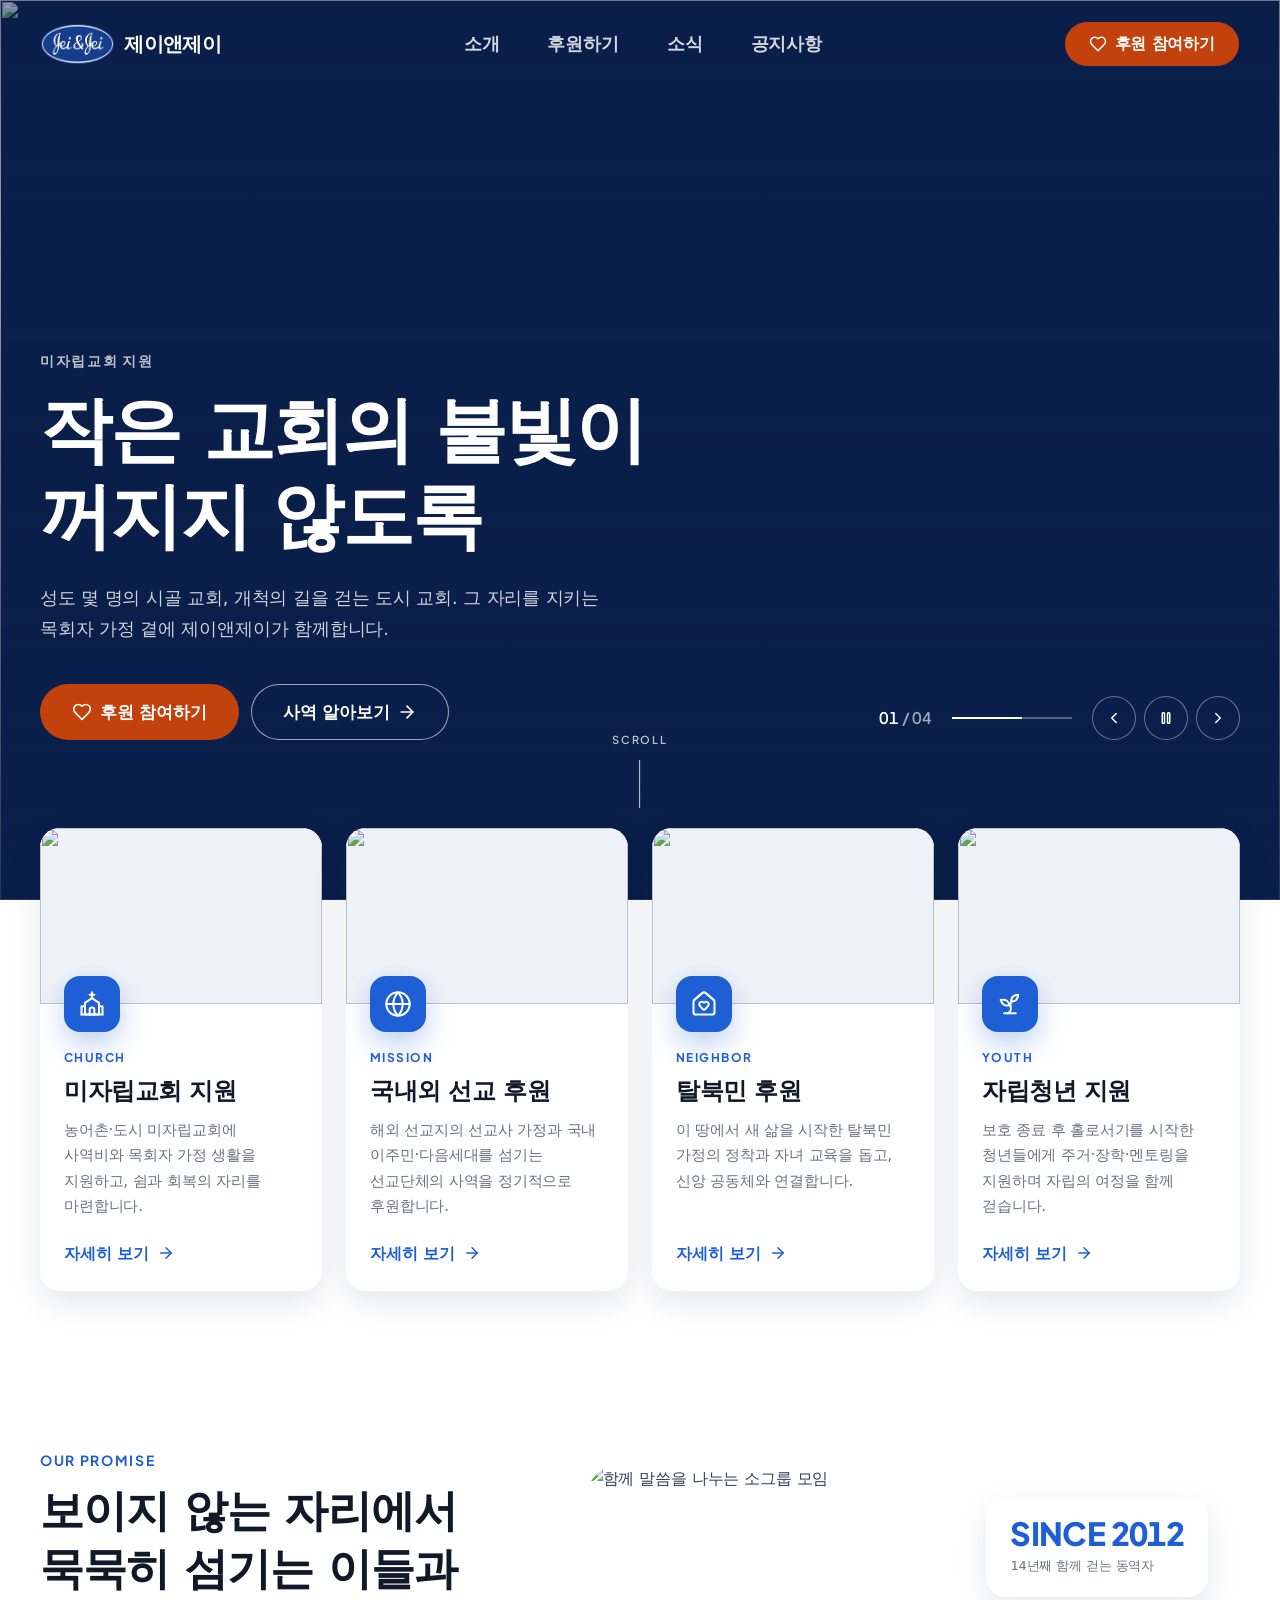
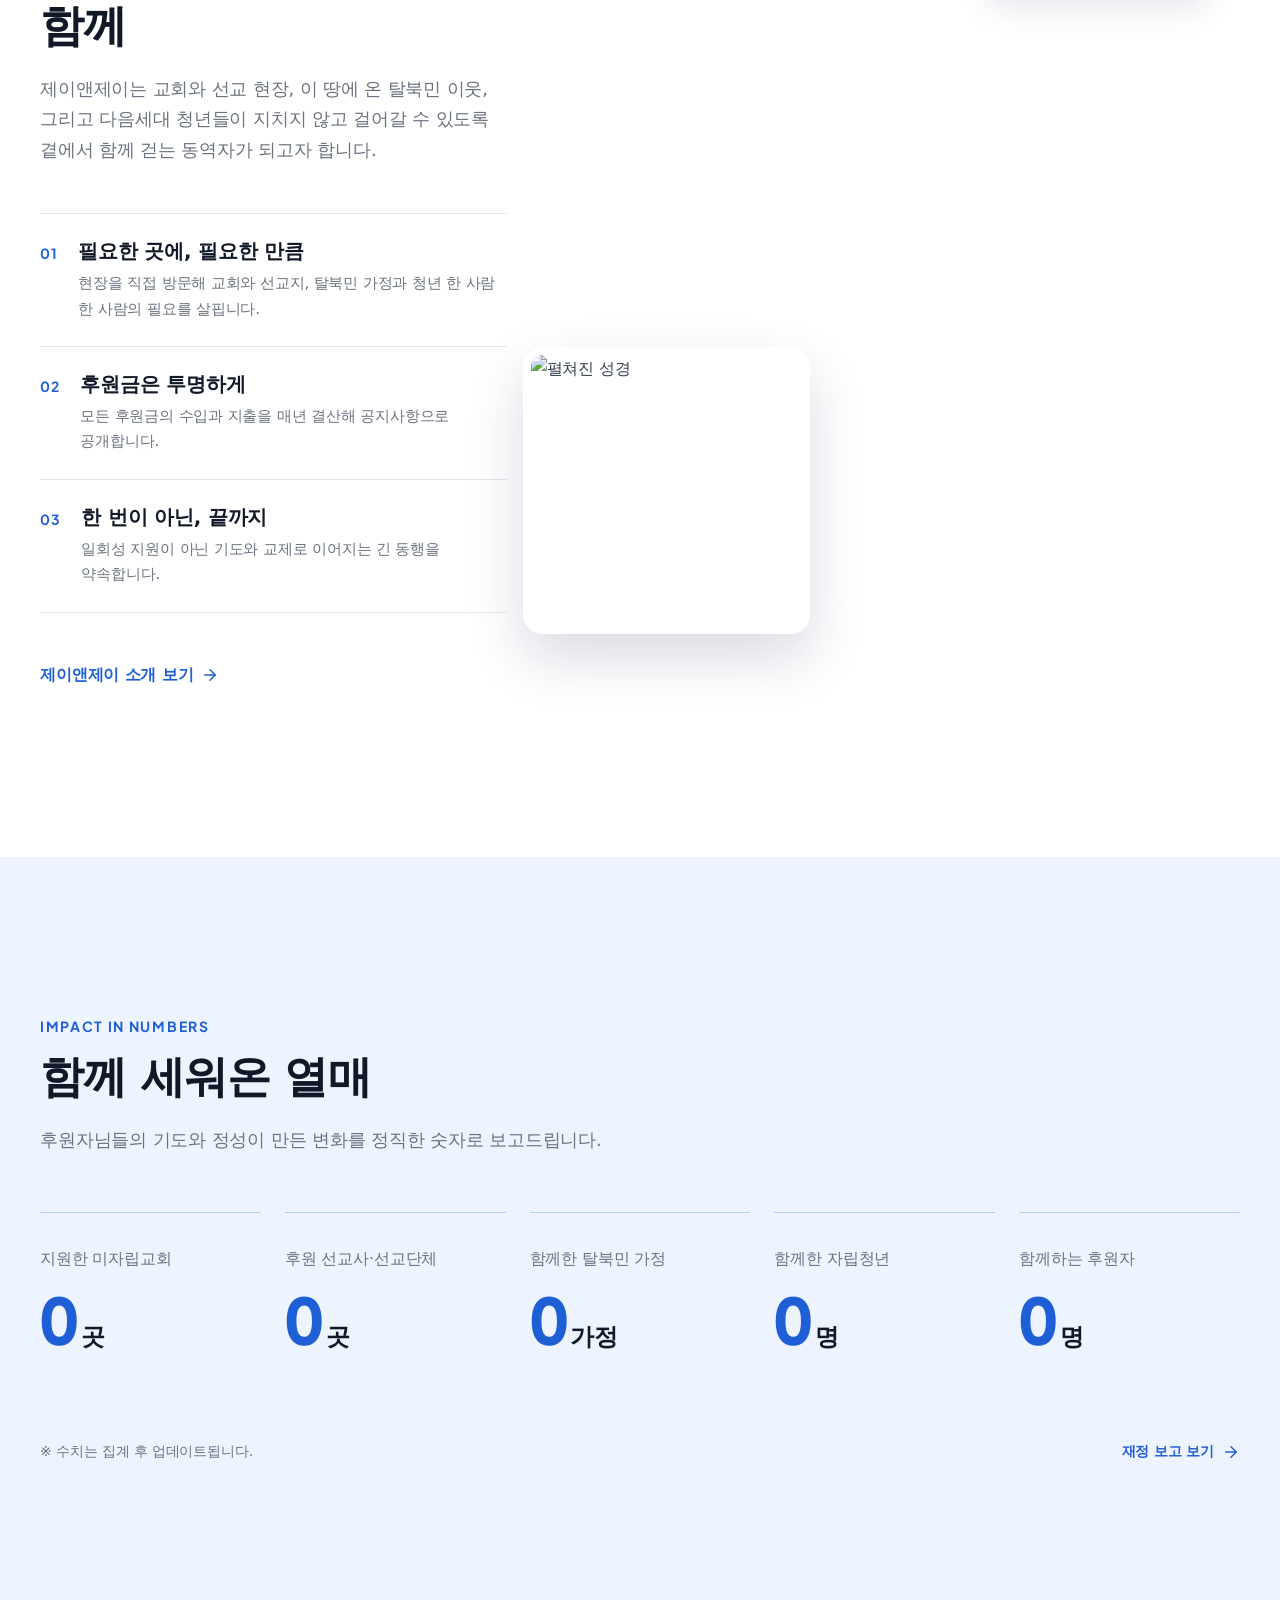
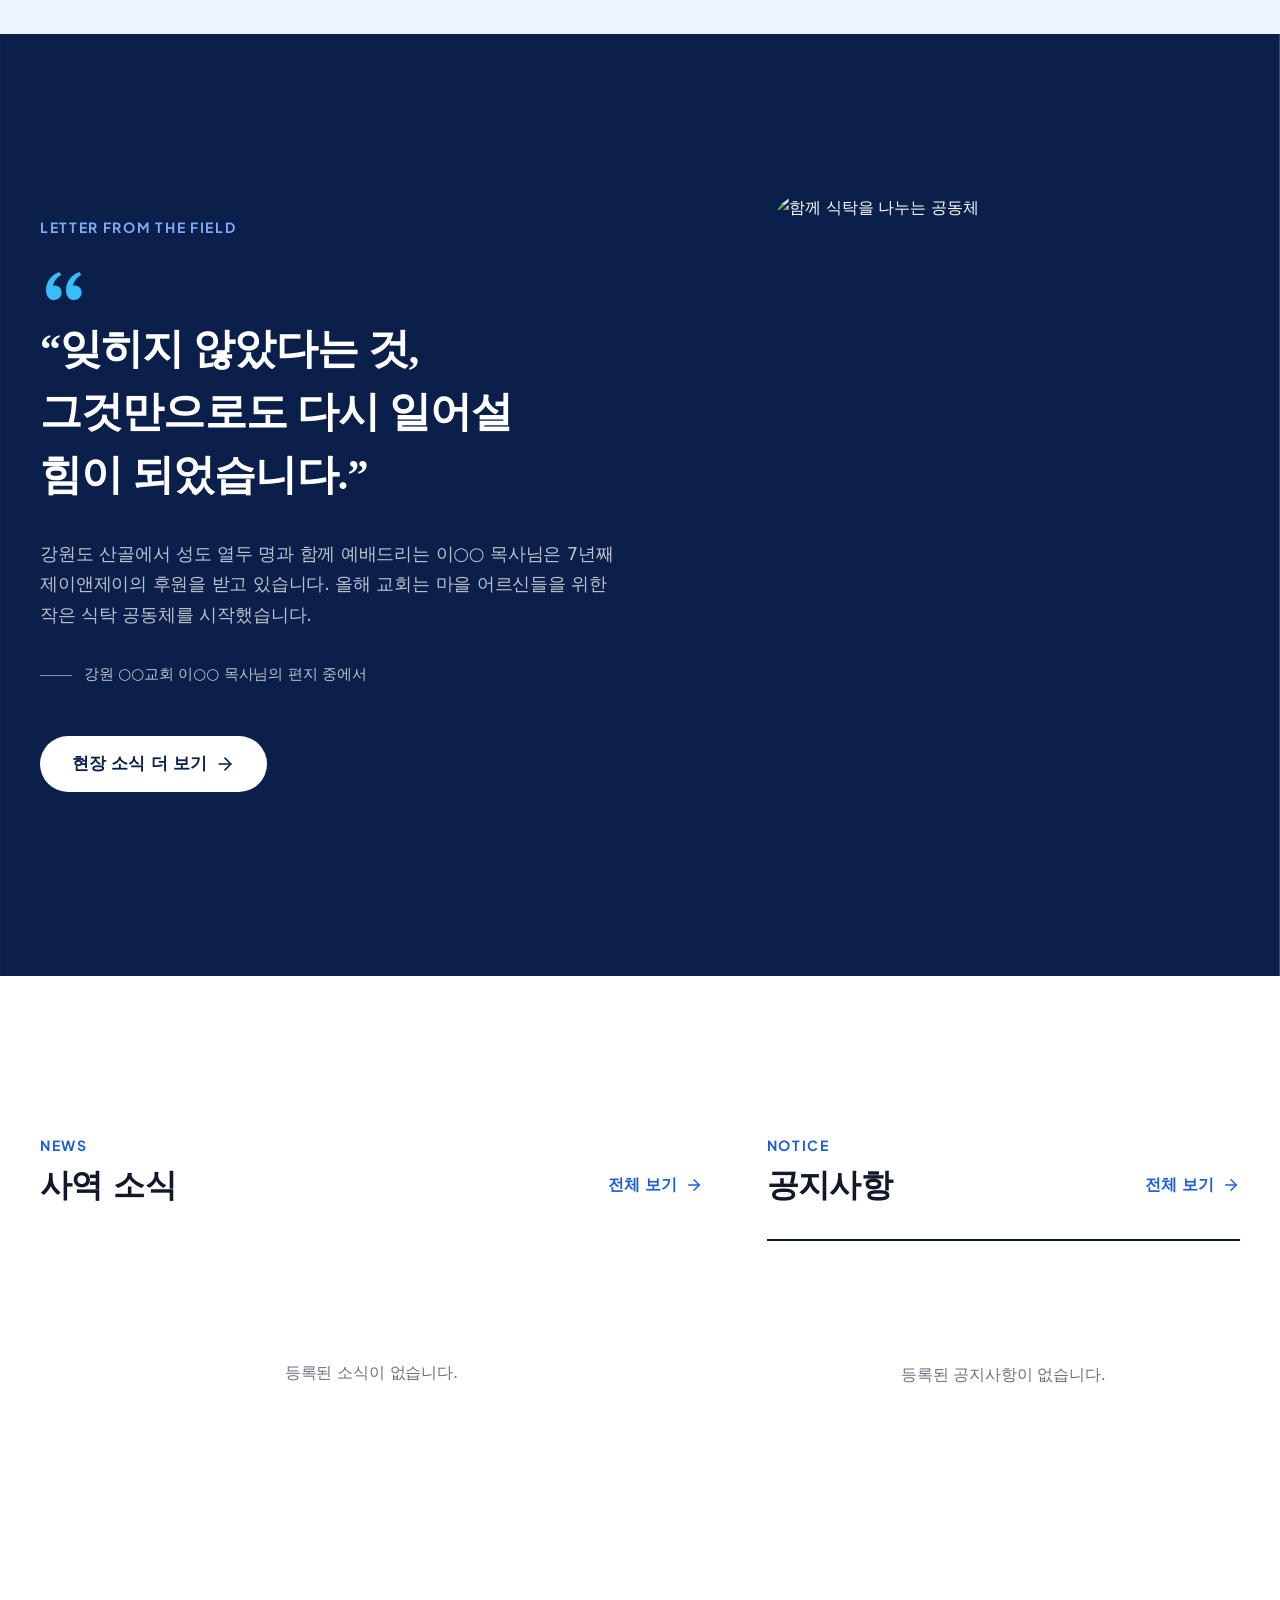
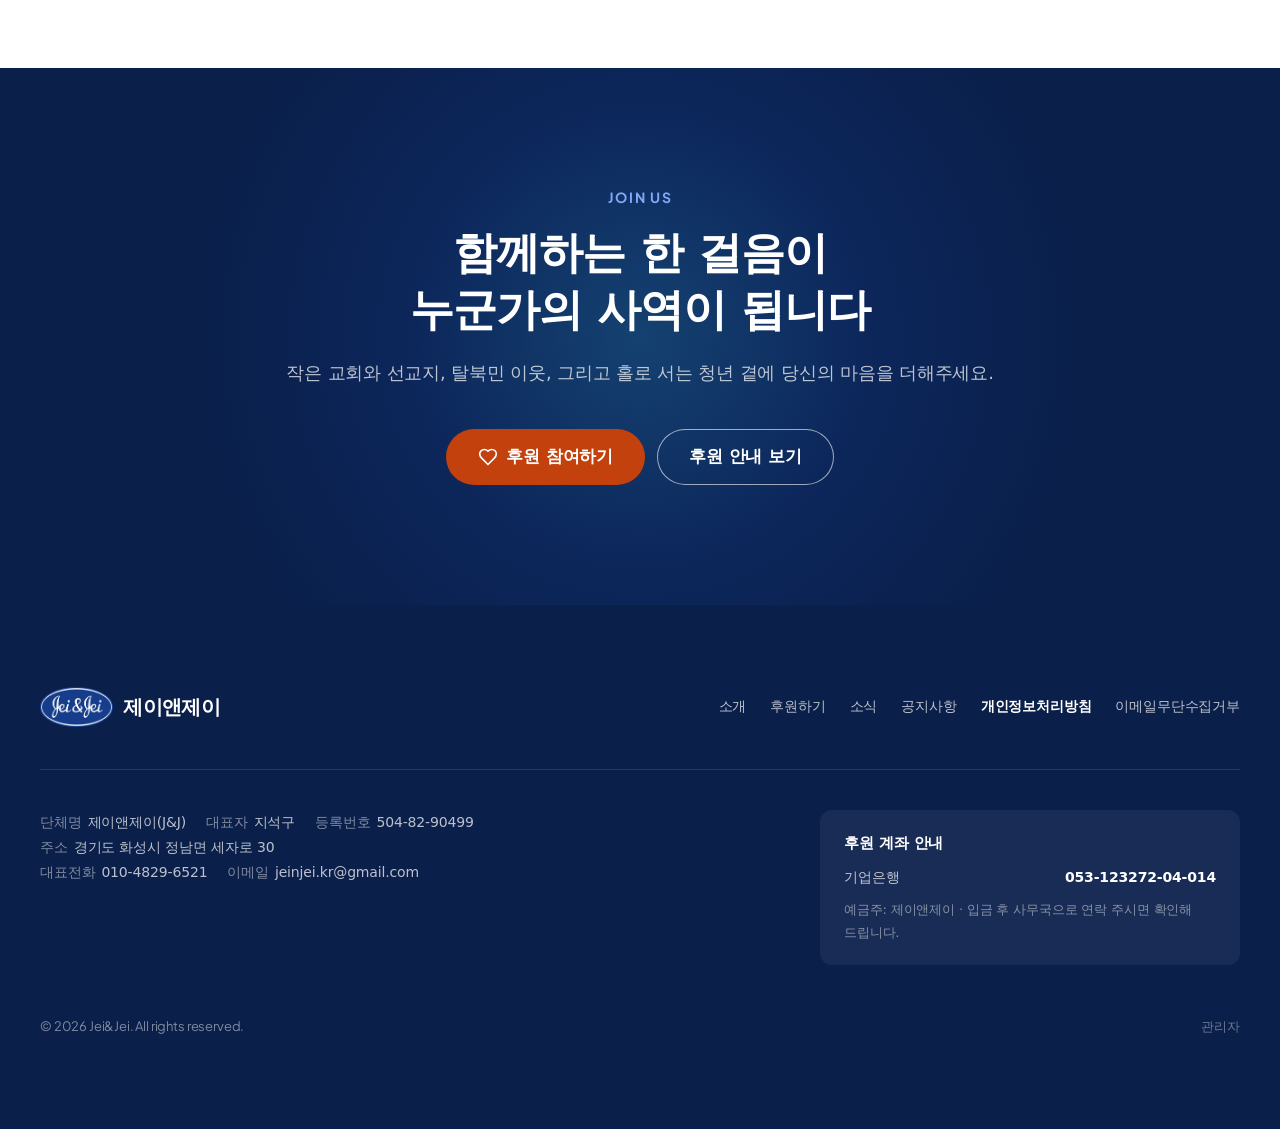
==== index.html @ 44c409ca "제이앤제이(Jei&Jei) 공식 웹사이트 초기 구축 - 메인, 소개, 후원하기, 소식, 공지사항 5개 페이지 - 해피나눔 후원 페이지 연결 및 후원 계좌 안내 - 소식·공지 관리자" ====
<!DOCTYPE html>
<html lang="ko">
<head>
  <meta charset="UTF-8" />
  <meta name="viewport" content="width=device-width, initial-scale=1, viewport-fit=cover" />
  <title>제이앤제이(J&amp;J) | 작은 교회와 선교, 그리고 청년의 내일을 함께</title>
  <meta name="description" content="제이앤제이는 미자립교회 지원, 국내외 선교사 및 선교단체 후원, 탈북민 후원, 자립청년 지원 사역을 하는 비영리 단체입니다." />
  <meta name="theme-color" content="#0A1F4A" />
  <link rel="preconnect" href="https://cdn.jsdelivr.net" crossorigin />
  <link rel="preconnect" href="https://fonts.googleapis.com" />
  <link rel="preconnect" href="https://fonts.gstatic.com" crossorigin />
  <link rel="icon" type="image/png" sizes="32x32" href="images/favicon-32.png" />
  <link rel="apple-touch-icon" href="images/apple-touch-icon.png" />
  <link rel="stylesheet" href="https://cdn.jsdelivr.net/gh/orioncactus/pretendard/dist/web/variable/pretendardvariable-dynamic-subset.css" />
  <link rel="stylesheet" href="https://fonts.googleapis.com/css2?family=Plus+Jakarta+Sans:wght@600;700;800&display=swap" />
  <link rel="stylesheet" href="https://hangeul.pstatic.net/hangeul_static/css/maru-buri.css" />
  <link rel="stylesheet" href="https://cdn.jsdelivr.net/npm/swiper@11/swiper-bundle.min.css" />
  <link rel="stylesheet" href="css/style.css" />
  <script>document.documentElement.classList.add('js');</script>
</head>
<body data-page="home">
  <main id="main">
    <!-- ============ Hero ============ -->
    <section class="hero" aria-roledescription="carousel" aria-label="메인 비주얼">
      <div class="swiper hero-swiper">
        <div class="swiper-wrapper">
          <div class="swiper-slide">
            <div class="hero__bg"><img src="https://images.unsplash.com/photo-1519491050282-cf00c82424b4?w=2000&q=80&auto=format&fit=crop" alt="" /></div>
            <div class="hero__content"><div class="container"><div class="hero__copy">
              <span class="overline hero__fade">미자립교회 지원</span>
              <h1 class="hero__title"><span class="line"><span>작은 교회의 불빛이</span></span><span class="line"><span>꺼지지 않도록</span></span></h1>
              <p class="hero__desc hero__fade">성도 몇 명의 시골 교회, 개척의 길을 걷는 도시 교회. 그 자리를 지키는 목회자 가정 곁에 제이앤제이가 함께합니다.</p>
              <div class="hero__btns hero__fade">
                <a href="donate.html" class="btn btn--donate btn--l" data-donate><svg class="i-heart" aria-hidden="true"><use href="#i-heart"/></svg>후원 참여하기</a>
                <a href="about.html#ministry" class="btn btn--inverse-ghost btn--l">사역 알아보기<svg class="i-arrow" aria-hidden="true"><use href="#i-arrow-right"/></svg></a>
              </div>
            </div></div></div>
          </div>
          <div class="swiper-slide">
            <div class="hero__bg"><img src="https://images.unsplash.com/photo-1509099836639-18ba1795216d?w=2000&q=80&auto=format&fit=crop" alt="" loading="lazy" /></div>
            <div class="hero__content"><div class="container"><div class="hero__copy">
              <span class="overline hero__fade">국내외 선교 후원</span>
              <h2 class="hero__title"><span class="line"><span>땅끝에서 복음을 전하는</span></span><span class="line"><span>이들의 든든한 뒷모습</span></span></h2>
              <p class="hero__desc hero__fade">낯선 땅에서, 또 우리 곁의 이웃에게 복음을 전하는 선교사와 선교단체를 기도와 후원으로 세워갑니다.</p>
              <div class="hero__btns hero__fade">
                <a href="donate.html" class="btn btn--donate btn--l" data-donate><svg class="i-heart" aria-hidden="true"><use href="#i-heart"/></svg>후원 참여하기</a>
                <a href="about.html#ministry" class="btn btn--inverse-ghost btn--l">사역 알아보기<svg class="i-arrow" aria-hidden="true"><use href="#i-arrow-right"/></svg></a>
              </div>
            </div></div></div>
          </div>
          <div class="swiper-slide">
            <div class="hero__bg"><img src="https://images.unsplash.com/photo-1529390079861-591de354faf5?w=2000&q=80&auto=format&fit=crop" alt="" loading="lazy" /></div>
            <div class="hero__content"><div class="container"><div class="hero__copy">
              <span class="overline hero__fade">탈북민 후원</span>
              <h2 class="hero__title"><span class="line"><span>자유를 찾아 온 이웃이</span></span><span class="line"><span>외롭지 않도록</span></span></h2>
              <p class="hero__desc hero__fade">낯선 땅에서 새 삶을 시작한 탈북민 가정이 믿음의 공동체 안에서 뿌리내릴 수 있도록 정착과 자녀 교육을 함께 돕습니다.</p>
              <div class="hero__btns hero__fade">
                <a href="donate.html" class="btn btn--donate btn--l" data-donate><svg class="i-heart" aria-hidden="true"><use href="#i-heart"/></svg>후원 참여하기</a>
                <a href="about.html#ministry" class="btn btn--inverse-ghost btn--l">사역 알아보기<svg class="i-arrow" aria-hidden="true"><use href="#i-arrow-right"/></svg></a>
              </div>
            </div></div></div>
          </div>
          <div class="swiper-slide">
            <div class="hero__bg"><img src="https://images.unsplash.com/photo-1506869640319-fe1a24fd76dc?w=2000&q=80&auto=format&fit=crop" alt="" loading="lazy" /></div>
            <div class="hero__content"><div class="container"><div class="hero__copy">
              <span class="overline hero__fade">자립청년 지원</span>
              <h2 class="hero__title"><span class="line"><span>홀로 서는 청년에게</span></span><span class="line"><span>기댈 어깨가 되어</span></span></h2>
              <p class="hero__desc hero__fade">보호가 끝난 뒤 세상에 첫발을 내딛는 청년들이 믿음 안에서 단단히 설 수 있도록 주거·학업·멘토링을 지원합니다.</p>
              <div class="hero__btns hero__fade">
                <a href="donate.html" class="btn btn--donate btn--l" data-donate><svg class="i-heart" aria-hidden="true"><use href="#i-heart"/></svg>후원 참여하기</a>
                <a href="about.html#ministry" class="btn btn--inverse-ghost btn--l">사역 알아보기<svg class="i-arrow" aria-hidden="true"><use href="#i-arrow-right"/></svg></a>
              </div>
            </div></div></div>
          </div>
        </div>
      </div>
      <div class="hero__ctrl"><div class="container"><div class="hero__ctrl-inner">
        <span class="hero__count" aria-live="polite"><span class="cur">01</span> <span class="total">/ 04</span></span>
        <span class="hero__progress" aria-hidden="true"><span></span></span>
        <div class="hero__btn-group">
          <button type="button" class="hero__nav hero__prev" aria-label="이전 슬라이드"><svg aria-hidden="true"><use href="#i-chev-left"/></svg></button>
          <button type="button" class="hero__nav hero__toggle" aria-label="자동 재생 일시정지"><svg aria-hidden="true"><use href="#i-pause"/></svg></button>
          <button type="button" class="hero__nav hero__next" aria-label="다음 슬라이드"><svg aria-hidden="true"><use href="#i-chev-right"/></svg></button>
        </div>
      </div></div></div>
      <div class="hero__scroll" aria-hidden="true">SCROLL<i></i></div>
    </section>

    <!-- ============ 3대 사역 ============ -->
    <section class="ministry" aria-label="제이앤제이 4대 사역">
      <div class="container">
        <div class="ministry__grid" data-anim="stagger">
          <a href="about.html#ministry" class="m-card">
            <div class="m-card__thumb"><img src="https://images.unsplash.com/photo-1515162305285-0293e4767cc2?w=900&q=80&auto=format&fit=crop" alt="" loading="lazy" /></div>
            <div class="m-card__body">
              <span class="m-card__icon" aria-hidden="true"><svg><use href="#i-church"/></svg></span>
              <span class="m-card__label">Church</span>
              <h2 class="m-card__title">미자립교회 지원</h2>
              <p class="m-card__desc">농어촌·도시 미자립교회에 사역비와 목회자 가정 생활을 지원하고, 쉼과 회복의 자리를 마련합니다.</p>
              <span class="m-card__more link-arrow">자세히 보기<svg aria-hidden="true"><use href="#i-arrow-right"/></svg></span>
            </div>
          </a>
          <a href="about.html#ministry" class="m-card">
            <div class="m-card__thumb"><img src="https://images.unsplash.com/photo-1488521787991-ed7bbaae773c?w=900&q=80&auto=format&fit=crop" alt="" loading="lazy" /></div>
            <div class="m-card__body">
              <span class="m-card__icon" aria-hidden="true"><svg><use href="#i-globe"/></svg></span>
              <span class="m-card__label">Mission</span>
              <h2 class="m-card__title">국내외 선교 후원</h2>
              <p class="m-card__desc">해외 선교지의 선교사 가정과 국내 이주민·다음세대를 섬기는 선교단체의 사역을 정기적으로 후원합니다.</p>
              <span class="m-card__more link-arrow">자세히 보기<svg aria-hidden="true"><use href="#i-arrow-right"/></svg></span>
            </div>
          </a>
          <a href="about.html#ministry" class="m-card">
            <div class="m-card__thumb"><img src="https://images.unsplash.com/photo-1511632765486-a01980e01a18?w=900&q=80&auto=format&fit=crop" alt="" loading="lazy" /></div>
            <div class="m-card__body">
              <span class="m-card__icon" aria-hidden="true"><svg><use href="#i-house-heart"/></svg></span>
              <span class="m-card__label">Neighbor</span>
              <h2 class="m-card__title">탈북민 후원</h2>
              <p class="m-card__desc">이 땅에서 새 삶을 시작한 탈북민 가정의 정착과 자녀 교육을 돕고, 신앙 공동체와 연결합니다.</p>
              <span class="m-card__more link-arrow">자세히 보기<svg aria-hidden="true"><use href="#i-arrow-right"/></svg></span>
            </div>
          </a>
          <a href="about.html#ministry" class="m-card">
            <div class="m-card__thumb"><img src="https://images.unsplash.com/photo-1523240795612-9a054b0db644?w=900&q=80&auto=format&fit=crop" alt="" loading="lazy" /></div>
            <div class="m-card__body">
              <span class="m-card__icon" aria-hidden="true"><svg><use href="#i-sprout"/></svg></span>
              <span class="m-card__label">Youth</span>
              <h2 class="m-card__title">자립청년 지원</h2>
              <p class="m-card__desc">보호 종료 후 홀로서기를 시작한 청년들에게 주거·장학·멘토링을 지원하며 자립의 여정을 함께 걷습니다.</p>
              <span class="m-card__more link-arrow">자세히 보기<svg aria-hidden="true"><use href="#i-arrow-right"/></svg></span>
            </div>
          </a>
        </div>
      </div>
    </section>

    <!-- ============ Promise ============ -->
    <section class="section mission" aria-labelledby="mission-title">
      <div class="container mission__grid">
        <div class="mission__text">
          <div data-anim="fade-up">
            <span class="overline">Our Promise</span>
            <h2 class="sec-title" id="mission-title" style="margin-top:12px">보이지 않는 자리에서<br />묵묵히 섬기는 이들과 함께</h2>
            <p class="sec-desc">제이앤제이는 교회와 선교 현장, 이 땅에 온 탈북민 이웃, 그리고 다음세대 청년들이 지치지 않고 걸어갈 수 있도록 곁에서 함께 걷는 동역자가 되고자 합니다.</p>
          </div>
          <ol class="mission__list" data-anim="stagger">
            <li><span class="no">01</span><div><strong>필요한 곳에, 필요한 만큼</strong><p>현장을 직접 방문해 교회와 선교지, 탈북민 가정과 청년 한 사람 한 사람의 필요를 살핍니다.</p></div></li>
            <li><span class="no">02</span><div><strong>후원금은 투명하게</strong><p>모든 후원금의 수입과 지출을 매년 결산해 공지사항으로 공개합니다.</p></div></li>
            <li><span class="no">03</span><div><strong>한 번이 아닌, 끝까지</strong><p>일회성 지원이 아닌 기도와 교제로 이어지는 긴 동행을 약속합니다.</p></div></li>
          </ol>
          <div style="margin-top:40px" data-anim="fade-up">
            <a href="about.html" class="link-arrow">제이앤제이 소개 보기<svg aria-hidden="true"><use href="#i-arrow-right"/></svg></a>
          </div>
        </div>
        <div class="mission__visual">
          <div class="img-reveal mission__main" data-anim="img">
            <img src="https://images.unsplash.com/photo-1529070538774-1843cb3265df?w=1200&q=80&auto=format&fit=crop" alt="함께 말씀을 나누는 소그룹 모임" loading="lazy" />
          </div>
          <div class="img-reveal mission__sub" data-anim="img">
            <img src="https://images.unsplash.com/photo-1504052434569-70ad5836ab65?w=600&q=80&auto=format&fit=crop" alt="펼쳐진 성경" loading="lazy" />
          </div>
          <div class="mission__badge" data-anim="fade-up">
            <div class="num">SINCE 2012</div>
            <span>14년째 함께 걷는 동역자</span>
          </div>
        </div>
      </div>
    </section>

    <!-- ============ Impact ============ -->
    <section class="section section--brand impact" aria-labelledby="impact-title">
      <div class="container">
        <div class="sec-head" data-anim="fade-up">
          <span class="overline">Impact in Numbers</span>
          <h2 class="sec-title" id="impact-title">함께 세워온 열매</h2>
          <p class="sec-desc">후원자님들의 기도와 정성이 만든 변화를 정직한 숫자로 보고드립니다.</p>
        </div>
        <div class="impact__grid" data-anim="stagger">
          <div class="impact__item">
            <p class="impact__label">지원한 미자립교회</p>
            <p class="impact__value"><span class="num" data-counter="0">0</span><span class="unit">곳</span></p>
          </div>
          <div class="impact__item">
            <p class="impact__label">후원 선교사·선교단체</p>
            <p class="impact__value"><span class="num" data-counter="0">0</span><span class="unit">곳</span></p>
          </div>
          <div class="impact__item">
            <p class="impact__label">함께한 탈북민 가정</p>
            <p class="impact__value"><span class="num" data-counter="0">0</span><span class="unit">가정</span></p>
          </div>
          <div class="impact__item">
            <p class="impact__label">함께한 자립청년</p>
            <p class="impact__value"><span class="num" data-counter="0">0</span><span class="unit">명</span></p>
          </div>
          <div class="impact__item">
            <p class="impact__label">함께하는 후원자</p>
            <p class="impact__value"><span class="num" data-counter="0">0</span><span class="unit">명</span></p>
          </div>
        </div>
        <div class="impact__foot" data-anim="fade-up">
          <span>※ 수치는 집계 후 업데이트됩니다.</span>
          <a href="notice.html" class="link-arrow">재정 보고 보기<svg aria-hidden="true"><use href="#i-arrow-right"/></svg></a>
        </div>
      </div>
    </section>

    <!-- ============ Story ============ -->
    <section class="section story" aria-labelledby="story-title">
      <div class="story__bg" data-parallax-bg aria-hidden="true">
        <img src="https://images.unsplash.com/photo-1476231682828-37e571bc172f?w=2000&q=70&auto=format&fit=crop" alt="" loading="lazy" />
      </div>
      <div class="container story__grid">
        <div>
          <div data-anim="fade-up">
            <span class="overline" id="story-title">Letter from the Field</span>
            <blockquote class="story__quote">
              <svg class="story__quote-mark" aria-hidden="true"><use href="#i-quote"/></svg>
              “잊히지 않았다는 것,<br />그것만으로도 다시 일어설<br />힘이 되었습니다.”
            </blockquote>
          </div>
          <p class="story__text" data-anim="fade-up">강원도 산골에서 성도 열두 명과 함께 예배드리는 이○○ 목사님은 7년째 제이앤제이의 후원을 받고 있습니다. 올해 교회는 마을 어르신들을 위한 작은 식탁 공동체를 시작했습니다.</p>
          <p class="story__who" data-anim="fade-up">강원 ○○교회 이○○ 목사님의 편지 중에서</p>
          <div class="story__btns" data-anim="fade-up">
            <a href="news.html" class="btn btn--inverse btn--l">현장 소식 더 보기<svg class="i-arrow" aria-hidden="true"><use href="#i-arrow-right"/></svg></a>
          </div>
        </div>
        <div class="img-reveal story__photo" data-anim="img">
          <img src="https://images.unsplash.com/photo-1528605248644-14dd04022da1?w=1000&q=80&auto=format&fit=crop" alt="함께 식탁을 나누는 공동체" loading="lazy" />
        </div>
      </div>
    </section>

    <!-- ============ 소식 · 공지사항 ============ -->
    <section class="section" aria-label="소식과 공지사항">
      <div class="container home-board">
        <div>
          <div class="home-board__head" data-anim="fade-up">
            <div><span class="overline">News</span><h2 style="margin-top:8px">사역 소식</h2></div>
            <a href="news.html" class="link-arrow">전체 보기<svg aria-hidden="true"><use href="#i-arrow-right"/></svg></a>
          </div>
          <div class="home-news" id="home-news">
            <div class="skeleton" style="aspect-ratio:16/10"></div>
          </div>
        </div>
        <div>
          <div class="home-board__head" data-anim="fade-up">
            <div><span class="overline">Notice</span><h2 style="margin-top:8px">공지사항</h2></div>
            <a href="notice.html" class="link-arrow">전체 보기<svg aria-hidden="true"><use href="#i-arrow-right"/></svg></a>
          </div>
          <div class="home-notice" id="home-notice">
            <div class="skeleton" style="height:320px;margin-top:16px"></div>
          </div>
        </div>
      </div>
    </section>

    <!-- ============ CTA band ============ -->
    <section class="cta-band" aria-labelledby="cta-title">
      <div class="container" data-anim="fade-up">
        <span class="overline">Join Us</span>
        <h2 id="cta-title">함께하는 한 걸음이<br />누군가의 사역이 됩니다</h2>
        <p>작은 교회와 선교지, 탈북민 이웃, 그리고 홀로 서는 청년 곁에 당신의 마음을 더해주세요.</p>
        <div class="cta-band__btns">
          <a href="donate.html" class="btn btn--donate btn--l" data-donate><svg class="i-heart" aria-hidden="true"><use href="#i-heart"/></svg>후원 참여하기</a>
          <a href="donate.html" class="btn btn--inverse-ghost btn--l">후원 안내 보기</a>
        </div>
      </div>
    </section>
  </main>

  <script src="js/config.js"></script>
  <script src="js/seed.js"></script>
  <script src="js/store.js"></script>
  <script src="js/layout.js"></script>
  <script src="https://cdn.jsdelivr.net/npm/gsap@3/dist/gsap.min.js"></script>
  <script src="https://cdn.jsdelivr.net/npm/gsap@3/dist/ScrollTrigger.min.js"></script>
  <script src="https://cdn.jsdelivr.net/npm/lenis@1/dist/lenis.min.js"></script>
  <script src="https://cdn.jsdelivr.net/npm/swiper@11/swiper-bundle.min.js"></script>
  <script src="js/main.js"></script>
  <script src="js/home.js"></script>
</body>
</html>
---- css/style.css ----
/* ==========================================================================
   J&J (제이앤제이) — Main Stylesheet
   Based on style-guide.md v1.0
   ========================================================================== */

:root {
  /* Primary */
  --blue-50:#EEF4FF; --blue-100:#D9E6FF; --blue-200:#B4CCFF; --blue-300:#82A9F7;
  --blue-400:#4F83EA; --blue-500:#1F5FD6; --blue-600:#184CB3; --blue-700:#133C8F;
  --blue-800:#0F2F6E; --blue-900:#0A1F4A;
  /* Secondary */
  --sky-100:#E0F4FD; --sky-400:#38BDF8;
  --warm-50:#FFF4EC; --warm-500:#F97316; --warm-600:#C2410C; --warm-700:#9A3412;
  /* Background */
  --bg-default:#FFFFFF; --bg-subtle:#F7F9FC; --bg-muted:#EEF2F8; --bg-brand:#EEF4FF; --bg-inverse:#0A1F4A;
  --bg-dim:rgba(10,31,74,0.6);
  /* Text */
  --text-strong:#111827; --text-default:#374151; --text-muted:#6B7280; --text-disabled:#9CA3AF;
  --text-inverse:#FFFFFF; --text-inverse-muted:rgba(255,255,255,0.72); --text-link:#1F5FD6;
  /* Line & Status */
  --border-default:#E5E7EB; --border-strong:#D1D5DB;
  --success:#16A34A; --warning:#F59E0B; --error:#DC2626;

  --gradient-brand:linear-gradient(135deg, #1F5FD6 0%, #38BDF8 100%);
  --gradient-hero-overlay:linear-gradient(180deg, rgba(10,31,74,0.45) 0%, rgba(10,31,74,0.2) 28%, rgba(10,31,74,0.45) 55%, rgba(10,31,74,0.85) 100%);

  /* Typography */
  --font-sans:"Pretendard Variable", Pretendard, -apple-system, BlinkMacSystemFont,
              "Apple SD Gothic Neo", "Malgun Gothic", system-ui, sans-serif;
  --font-display:"Plus Jakarta Sans", "Pretendard Variable", sans-serif;
  --font-serif:"MaruBuri", "Nanum Myeongjo", serif;

  --fs-display:clamp(2.5rem, 1.6rem + 3.6vw, 4.5rem);
  --fs-h1:clamp(2.125rem, 1.5rem + 2.6vw, 3.5rem);
  --fs-h2:clamp(1.75rem, 1.3rem + 1.9vw, 2.75rem);
  --fs-h3:clamp(1.5rem, 1.25rem + 1vw, 2rem);
  --fs-h4:clamp(1.25rem, 1.15rem + 0.4vw, 1.5rem);
  --fs-h5:clamp(1.125rem, 1.08rem + 0.2vw, 1.25rem);
  --fs-body-lg:clamp(1.0625rem, 1.04rem + 0.1vw, 1.125rem);
  --fs-number-xl:clamp(2.5rem, 1.75rem + 3vw, 4rem);

  /* Radius */
  --radius-xs:4px; --radius-sm:8px; --radius-md:12px; --radius-lg:20px; --radius-xl:32px; --radius-full:9999px;

  /* Shadow */
  --shadow-xs:0 1px 2px rgba(10,31,74,0.06);
  --shadow-sm:0 4px 12px rgba(10,31,74,0.06);
  --shadow-md:0 12px 32px rgba(10,31,74,0.10);
  --shadow-lg:0 24px 56px rgba(10,31,74,0.16);
  --shadow-brand:0 12px 28px rgba(31,95,214,0.28);

  /* Motion */
  --dur-instant:100ms; --dur-fast:200ms; --dur-base:300ms; --dur-moderate:400ms; --dur-slow:600ms;
  --dur-reveal:900ms; --dur-hero:1200ms;
  --ease-standard:cubic-bezier(0.4,0,0.2,1);
  --ease-out-quart:cubic-bezier(0.25,1,0.5,1);
  --ease-out-expo:cubic-bezier(0.16,1,0.3,1);
  --ease-in-out-cubic:cubic-bezier(0.65,0,0.35,1);
  --ease-in:cubic-bezier(0.4,0,1,1);

  /* Layout */
  --container:1280px;
  --side:40px;
  --section-py:160px;
  --header-h:88px;
}

@media (min-width:1440px){ :root{ --container:1320px; } }
@media (max-width:1023px){ :root{ --side:32px; --section-py:120px; } }
@media (max-width:767px){ :root{ --side:20px; --section-py:80px; --header-h:60px; } }

/* ---------- Reset ---------- */
*,*::before,*::after{ box-sizing:border-box; }
html{ -webkit-text-size-adjust:100%; }
body{
  margin:0; font-family:var(--font-sans); font-size:16px; line-height:1.7; letter-spacing:-0.01em;
  color:var(--text-default); background:var(--bg-default);
  word-break:keep-all; overflow-wrap:break-word;
  -webkit-font-smoothing:antialiased;
}
body.is-locked{ overflow:hidden; }
img{ display:block; max-width:100%; }
a{ color:inherit; text-decoration:none; }
button{ font:inherit; color:inherit; background:none; border:0; padding:0; cursor:pointer; }
ul,ol{ list-style:none; margin:0; padding:0; }
h1,h2,h3,h4,h5,p,blockquote,figure{ margin:0; }
h1,h2,h3,h4,h5{ color:var(--text-strong); font-weight:700; letter-spacing:-0.02em; }
:focus-visible{ outline:3px solid rgba(31,95,214,0.4); outline-offset:2px; }
.sr-only{ position:absolute; width:1px; height:1px; overflow:hidden; clip:rect(0 0 0 0); white-space:nowrap; }
.skip-link{ position:fixed; top:-60px; left:16px; z-index:200; padding:12px 20px; background:var(--blue-500); color:#fff; border-radius:var(--radius-full); transition:top var(--dur-base); }
.skip-link:focus{ top:16px; }
.num{ font-variant-numeric:tabular-nums; }

.container{ width:100%; max-width:calc(var(--container) + var(--side) * 2); margin:0 auto; padding:0 var(--side); }
.section{ padding:var(--section-py) 0; }
.section--subtle{ background:var(--bg-subtle); }
.section--brand{ background:var(--bg-brand); }

/* ---------- Section title pattern ---------- */
.overline{
  display:block; font-family:var(--font-display); font-size:14px; font-weight:700; line-height:1.4;
  letter-spacing:0.12em; text-transform:uppercase; color:var(--blue-500);
}
.sec-head{ margin-bottom:56px; }
.sec-head .overline + .sec-title{ margin-top:12px; }
.sec-title{ font-size:var(--fs-h2); line-height:1.3; }
.sec-desc{ margin-top:20px; font-size:var(--fs-body-lg); color:var(--text-muted); max-width:640px; }
.sec-head--row{ display:flex; align-items:flex-end; justify-content:space-between; gap:24px; }
@media (max-width:767px){
  .overline{ font-size:12px; }
  .sec-head{ margin-bottom:32px; }
  .sec-head--row{ flex-direction:column; align-items:flex-start; }
}

/* ---------- Buttons ---------- */
.btn{
  --h:48px; --px:24px;
  display:inline-flex; align-items:center; justify-content:center; gap:8px;
  height:var(--h); padding:0 var(--px); border-radius:var(--radius-full);
  font-size:16px; font-weight:600; line-height:1; letter-spacing:-0.01em; white-space:nowrap;
  transition:background-color var(--dur-fast) var(--ease-standard), color var(--dur-fast) var(--ease-standard),
             border-color var(--dur-fast) var(--ease-standard), transform var(--dur-base) var(--ease-out-quart),
             box-shadow var(--dur-base) var(--ease-out-quart);
}
.btn svg{ width:18px; height:18px; flex:none; transition:transform var(--dur-base) var(--ease-out-quart); }
.btn--l{ --h:56px; --px:32px; font-size:17px; }
.btn--l svg{ width:20px; height:20px; }
.btn--s{ --h:40px; --px:16px; font-size:15px; }
.btn--s svg{ width:16px; height:16px; }
.btn--xs{ --h:32px; --px:12px; font-size:14px; font-weight:500; }

.btn--primary{ background:var(--blue-500); color:#fff; }
.btn--donate{ background:var(--warm-600); color:#fff; }
.btn--secondary{ background:#fff; color:var(--blue-500); box-shadow:inset 0 0 0 1.5px var(--blue-500); }
.btn--ghost{ color:var(--text-strong); box-shadow:inset 0 0 0 1px var(--border-strong); }
.btn--inverse{ background:#fff; color:var(--blue-900); }
.btn--inverse-ghost{ color:#fff; box-shadow:inset 0 0 0 1px rgba(255,255,255,0.6); }

.link-arrow{ display:inline-flex; align-items:center; gap:8px; color:var(--blue-500); font-weight:600; min-height:44px; }
.link-arrow svg{ width:18px; height:18px; transition:transform var(--dur-base) var(--ease-out-quart); }

@media (hover:hover) and (pointer:fine){
  .btn--primary:hover{ background:var(--blue-600); box-shadow:var(--shadow-brand); transform:translateY(-2px); }
  .btn--primary:active{ background:var(--blue-700); transform:none; }
  .btn--donate:hover{ background:var(--warm-700); }
  .btn--donate:hover .i-heart{ animation:heart-pulse 0.3s var(--ease-out-quart) forwards; }
  .btn--donate:active{ background:#7C2D12; }
  .btn--secondary:hover{ background:var(--blue-50); }
  .btn--ghost:hover{ box-shadow:inset 0 0 0 1px var(--text-strong); }
  .btn--inverse:hover{ background:var(--blue-50); }
  .btn--inverse-ghost:hover{ background:rgba(255,255,255,0.12); box-shadow:inset 0 0 0 1px #fff; }
  .btn:hover .i-arrow, .link-arrow:hover svg{ transform:translateX(4px); }
  .link-arrow:hover{ text-decoration:underline; text-underline-offset:4px; }
}
@keyframes heart-pulse{ 0%{transform:scale(1)} 60%{transform:scale(1.25)} 100%{transform:scale(1.15)} }
@media (hover:none){ .btn:active{ transform:scale(0.98); transition-duration:var(--dur-instant); } }

/* ---------- Header ----------
   맨 위: 전체 폭 투명 바 → 스크롤하면 가운데로 모이며 떠 있는 알약(pill) 바로 변신 */
.header{
  position:fixed; inset:0 0 auto; z-index:100; height:var(--header-h);
  color:#fff; pointer-events:none;
  transition:color var(--dur-moderate) var(--ease-standard);
}
.header__inner{
  pointer-events:auto; height:100%; display:flex; align-items:center; justify-content:space-between; gap:24px;
  border:1px solid transparent; border-radius:0;
  transition:max-width 700ms var(--ease-out-expo), height 700ms var(--ease-out-expo), margin-top 700ms var(--ease-out-expo),
             padding 700ms var(--ease-out-expo), border-radius 700ms var(--ease-out-expo),
             background-color var(--dur-moderate) var(--ease-standard), border-color var(--dur-moderate) var(--ease-standard),
             box-shadow var(--dur-moderate) var(--ease-standard);
}
.header.is-scrolled, .header.is-solid{ color:var(--text-strong); }
.header.is-scrolled .header__inner, .header.is-solid .header__inner{
  max-width:min(1100px, calc(100% - 48px)); height:64px; margin-top:12px; padding:0 10px 0 24px;
  border-radius:var(--radius-full); border-color:rgba(10,31,74,0.06);
  background:rgba(255,255,255,0.86); -webkit-backdrop-filter:blur(16px) saturate(1.4); backdrop-filter:blur(16px) saturate(1.4);
  box-shadow:var(--shadow-md);
}
@media (max-width:767px){
  .header.is-scrolled .header__inner, .header.is-solid .header__inner{ max-width:calc(100% - 16px); height:56px; margin-top:8px; padding:0 6px 0 14px; }
}

.logo{ display:inline-flex; align-items:center; gap:10px; min-height:44px; }
.logo__img{ display:block; height:40px; width:auto; flex:none; }
@media (max-width:767px){ .logo__img{ height:34px; } }
.logo__text{ display:flex; flex-direction:column; line-height:1.1; }
.logo__name{ font-size:20px; font-weight:700; letter-spacing:-0.03em; }

.gnb{ height:100%; }
.gnb__list{ display:flex; align-items:center; height:100%; gap:8px; }
.gnb__link{
  display:flex; align-items:center; height:44px; padding:0 20px;
  font-size:18px; font-weight:600; color:rgba(255,255,255,0.82);
  transition:color var(--dur-base) var(--ease-out-quart);
}
.gnb__link:hover, .gnb__link.is-active{ color:#fff; }
.header.is-scrolled .gnb__link, .header.is-solid .gnb__link{ color:var(--text-default); }
.header.is-scrolled .gnb__link:hover, .header.is-scrolled .gnb__link.is-active,
.header.is-solid .gnb__link:hover, .header.is-solid .gnb__link.is-active{ color:var(--blue-600); }
.gnb__link.is-active{ font-weight:700; }

.header__util{ display:flex; align-items:center; gap:12px; }
.header__donate{ height:44px; padding:0 24px; }
.hamburger{ display:none; width:44px; height:44px; border-radius:var(--radius-full); place-items:center; }
.hamburger span{ display:block; width:22px; height:2px; background:currentColor; border-radius:2px; box-shadow:0 -7px 0 currentColor, 0 7px 0 currentColor; }

@media (max-width:1180px){ .gnb__link{ padding:0 14px; } }
@media (max-width:1023px){
  .gnb, .header__donate{ display:none; }
  .hamburger{ display:grid; }
}

/* Mobile menu */
.m-menu{
  position:fixed; inset:0; z-index:150; background:#fff; color:var(--text-strong);
  display:flex; flex-direction:column;
  transform:translateX(100%); visibility:hidden;
  transition:transform 500ms var(--ease-out-expo), visibility 0s linear 500ms;
}
.m-menu.is-open{ transform:none; visibility:visible; transition:transform 500ms var(--ease-out-expo), visibility 0s; }
.m-menu__top{ height:60px; flex:none; display:flex; align-items:center; justify-content:space-between; padding:0 var(--side); border-bottom:1px solid var(--border-default); }
.m-menu__close{ width:44px; height:44px; display:grid; place-items:center; }
.m-menu__close svg{ width:24px; height:24px; }
.m-menu__body{ flex:1; overflow-y:auto; padding:8px var(--side) 24px; }
.m-menu__item{ border-bottom:1px solid var(--border-default); }
.m-menu.is-open .m-menu__item{ animation:m-item-in 500ms var(--ease-out-expo) both; }
.m-menu.is-open .m-menu__item:nth-child(2){ animation-delay:60ms; }
.m-menu.is-open .m-menu__item:nth-child(3){ animation-delay:120ms; }
.m-menu.is-open .m-menu__item:nth-child(4){ animation-delay:180ms; }
@keyframes m-item-in{ from{ opacity:0; transform:translateY(16px); } to{ opacity:1; transform:none; } }
.m-menu__item a{ display:flex; align-items:center; justify-content:space-between; min-height:72px; font-size:22px; font-weight:700; letter-spacing:-0.02em; }
.m-menu__item a[aria-current="page"]{ color:var(--blue-500); }
.m-menu__item svg{ width:20px; height:20px; color:var(--text-disabled); }
.m-menu__foot{ flex:none; padding:16px var(--side) calc(16px + env(safe-area-inset-bottom)); border-top:1px solid var(--border-default); }
.m-menu__foot .btn{ width:100%; --h:56px; }

/* ---------- Hero ---------- */
.hero{ position:relative; height:100svh; min-height:640px; max-height:1080px; color:#fff; overflow:hidden; background:var(--blue-900); }
.hero-swiper, .hero-swiper .swiper-slide{ height:100%; }
.hero__bg{ position:absolute; inset:0; overflow:hidden; }
.hero__bg img{ width:100%; height:100%; object-fit:cover; transform:scale(1.1); filter:saturate(0.92); }
.is-kb .hero__bg img{ animation:kenburns 7000ms linear forwards; }
@keyframes kenburns{ from{ transform:scale(1.1); } to{ transform:scale(1); } }
.hero__bg::after{ content:""; position:absolute; inset:0; background:var(--gradient-hero-overlay); }
.hero__content{ position:absolute; left:0; right:0; bottom:160px; z-index:2; }
.hero__copy{ max-width:760px; }
.hero__copy .overline{ color:rgba(255,255,255,0.72); }
.hero__title{ margin-top:16px; font-size:var(--fs-display); line-height:1.2; letter-spacing:-0.03em; color:#fff; }
.hero__desc{ margin-top:24px; font-size:var(--fs-body-lg); color:rgba(255,255,255,0.8); max-width:560px; }
.hero__btns{ margin-top:40px; display:flex; flex-wrap:wrap; gap:12px; }

/* Text mask reveal */
.line{ display:block; overflow:hidden; padding-bottom:0.06em; margin-bottom:-0.06em; }
.line > span{ display:block; transform:translateY(110%); }
.is-revealed .line > span{ transform:none; transition:transform var(--dur-hero) var(--ease-out-expo); }
.is-revealed .line:nth-child(2) > span{ transition-delay:120ms; }
.is-revealed .line:nth-child(3) > span{ transition-delay:240ms; }
.hero__fade{ opacity:0; transform:translateY(24px); }
.is-revealed .hero__fade{ opacity:1; transform:none; transition:opacity var(--dur-reveal) var(--ease-out-expo) 360ms, transform var(--dur-reveal) var(--ease-out-expo) 360ms; }
.is-revealed .hero__fade + .hero__fade{ transition-delay:480ms; }

.hero__ctrl{ position:absolute; right:0; left:0; bottom:160px; z-index:3; pointer-events:none; }
.hero__ctrl .container{ display:flex; justify-content:flex-end; }
.hero__ctrl-inner{ display:flex; align-items:center; gap:20px; pointer-events:auto; }
.hero__count{ font-family:var(--font-display); font-size:16px; font-weight:600; font-variant-numeric:tabular-nums; }
.hero__count .total{ opacity:0.6; }
.hero__progress{ width:120px; height:2px; background:rgba(255,255,255,0.3); overflow:hidden; }
.hero__progress span{ display:block; height:100%; background:#fff; transform:scaleX(0); transform-origin:left; }
.hero__progress span.is-running{ transform:scaleX(1); transition:transform 6000ms linear; }
.hero__btn-group{ display:flex; gap:8px; }
.hero__nav{ width:44px; height:44px; border-radius:50%; display:grid; place-items:center; box-shadow:inset 0 0 0 1px rgba(255,255,255,0.4); transition:background-color var(--dur-fast); }
.hero__nav:hover{ background:rgba(255,255,255,0.14); }
.hero__nav svg{ width:18px; height:18px; }
.hero__scroll{ position:absolute; left:50%; bottom:92px; z-index:3; transform:translateX(-50%); display:flex; flex-direction:column; align-items:center; gap:10px; font-family:var(--font-display); font-size:11px; font-weight:600; letter-spacing:0.16em; color:rgba(255,255,255,0.72); }
.hero__scroll i{ position:relative; width:1px; height:48px; background:rgba(255,255,255,0.25); overflow:hidden; }
.hero__scroll i::after{ content:""; position:absolute; inset:0; background:#fff; animation:scroll-line 2s var(--ease-in-out-cubic) infinite; }
@keyframes scroll-line{ 0%{ transform:translateY(-100%); } 60%,100%{ transform:translateY(100%); } }

@media (max-width:1023px){
  .hero__content{ bottom:180px; }
  .hero__ctrl{ bottom:96px; }
  .hero__ctrl .container{ justify-content:flex-start; }
  .hero__scroll{ display:none; }
}
@media (max-width:767px){
  .hero__content{ bottom:152px; }
  .hero__ctrl{ bottom:72px; }
  .hero__btns .btn{ flex:1 1 100%; }
  .hero__progress{ width:72px; }
}

/* ---------- Mission ---------- */
.mission__grid{ display:grid; grid-template-columns:5fr 7fr; gap:80px; align-items:center; }
.mission__text .sec-title{ font-size:var(--fs-h2); }
.mission__list{ margin-top:48px; display:grid; gap:0; border-top:1px solid var(--border-default); }
.mission__list li{ display:flex; gap:20px; padding:24px 0; border-bottom:1px solid var(--border-default); }
.mission__list .no{ font-family:var(--font-display); font-weight:700; color:var(--blue-500); font-size:14px; letter-spacing:0.08em; padding-top:4px; }
.mission__list strong{ display:block; font-size:var(--fs-h5); color:var(--text-strong); letter-spacing:-0.01em; line-height:1.45; }
.mission__list p{ margin-top:4px; font-size:15px; color:var(--text-muted); }
.mission__visual{ position:relative; }
.img-reveal{ position:relative; border-radius:var(--radius-xl); overflow:hidden; }
.img-reveal img{ width:100%; height:100%; object-fit:cover; }
.mission__main{ aspect-ratio:4/5; }
.mission__sub{ position:absolute; left:-64px; bottom:48px; width:44%; aspect-ratio:1; border-radius:var(--radius-lg); border:8px solid #fff; box-shadow:var(--shadow-lg); }
.mission__badge{
  position:absolute; right:32px; top:32px; z-index:2;
  padding:20px 24px; border-radius:var(--radius-lg); background:rgba(255,255,255,0.94); box-shadow:var(--shadow-md);
  -webkit-backdrop-filter:blur(8px); backdrop-filter:blur(8px);
}
.mission__badge .num{ font-family:var(--font-display); font-size:32px; font-weight:800; color:var(--blue-500); line-height:1; letter-spacing:-0.02em; }
.mission__badge span{ display:block; margin-top:6px; font-size:13px; color:var(--text-muted); }
@media (max-width:1023px){
  .mission__grid{ grid-template-columns:1fr; gap:56px; }
  .mission__visual{ max-width:560px; margin-left:auto; }
  .mission__main{ aspect-ratio:4/3; }
  .mission__sub{ left:-24px; }
}
@media (max-width:767px){
  .mission__sub{ display:none; }
  .mission__badge{ right:16px; top:16px; padding:14px 18px; }
  .mission__badge .num{ font-size:24px; }
  .img-reveal{ border-radius:var(--radius-lg); }
}

/* ---------- Impact ---------- */
.impact__grid{ display:grid; grid-template-columns:repeat(5,1fr); gap:24px; }
.impact__item{ border-top:1px solid var(--blue-200); padding:32px 0; }
.impact__label{ font-size:16px; color:var(--text-muted); }
.impact__value{ margin-top:12px; display:flex; align-items:baseline; gap:4px; flex-wrap:wrap; }
.impact__value .num{ font-family:var(--font-display); font-size:var(--fs-number-xl); font-weight:800; line-height:1.1; letter-spacing:-0.02em; color:var(--blue-500); }
.impact__value .unit{ font-size:var(--fs-h4); font-weight:700; color:var(--text-strong); }
.impact__note{ margin-top:8px; font-size:13px; color:var(--text-muted); }
.impact__foot{ margin-top:40px; display:flex; align-items:center; justify-content:space-between; gap:16px; flex-wrap:wrap; font-size:14px; color:var(--text-muted); }
@media (max-width:1023px){ .impact__grid{ grid-template-columns:repeat(3,1fr); } }
@media (max-width:767px){ .impact__grid{ grid-template-columns:repeat(2,1fr); } }
@media (max-width:767px){ .impact__grid{ gap:0 16px; } .impact__item{ padding:24px 0; } .impact__label{ font-size:14px; } }

/* ---------- Story ---------- */
.story{ position:relative; color:#fff; background:var(--blue-900); overflow:hidden; }
.story__bg{ position:absolute; inset:-12% 0; }
.story__bg img{ width:100%; height:100%; object-fit:cover; opacity:0.38; filter:saturate(0.9); }
.story__bg::after{ content:""; position:absolute; inset:0; background:linear-gradient(90deg, rgba(10,31,74,0.94) 0%, rgba(10,31,74,0.7) 55%, rgba(10,31,74,0.3) 100%); }
.story .container{ position:relative; }
.story__grid{ display:grid; grid-template-columns:7fr 5fr; gap:80px; align-items:center; }
.story .overline{ color:var(--blue-300); }
.story__quote{ margin-top:24px; font-family:var(--font-serif); font-size:clamp(1.625rem, 1.2rem + 1.8vw, 2.625rem); line-height:1.5; font-weight:600; letter-spacing:-0.02em; color:#fff; }
.story__quote-mark{ display:block; width:48px; height:48px; color:var(--sky-400); margin-bottom:8px; }
.story__text{ margin-top:32px; font-size:var(--fs-body-lg); color:var(--text-inverse-muted); max-width:600px; }
.story__who{ margin-top:32px; display:flex; align-items:center; gap:12px; font-size:15px; color:var(--text-inverse-muted); }
.story__who::before{ content:""; width:32px; height:1px; background:rgba(255,255,255,0.5); }
.story__btns{ margin-top:48px; display:flex; flex-wrap:wrap; gap:12px; }
.story__photo{ aspect-ratio:3/4; }
@media (max-width:1023px){
  .story__grid{ grid-template-columns:1fr; gap:48px; }
  .story__photo{ aspect-ratio:16/10; order:-1; }
}

/* ---------- News & Notice ---------- */
.seg-tabs{ display:inline-flex; padding:4px; border-radius:var(--radius-full); background:var(--bg-muted); position:relative; }
.seg-tabs button{ position:relative; z-index:1; height:44px; padding:0 24px; border-radius:var(--radius-full); font-size:16px; font-weight:600; color:var(--text-muted); transition:color var(--dur-base) var(--ease-out-quart); }
.seg-tabs button[aria-selected="true"]{ color:var(--text-strong); }
.seg-tabs__ind{ position:absolute; top:4px; bottom:4px; left:0; border-radius:var(--radius-full); background:#fff; box-shadow:var(--shadow-xs); transition:transform var(--dur-moderate) var(--ease-in-out-cubic), width var(--dur-moderate) var(--ease-in-out-cubic); }
.tab-panel[hidden]{ display:none; }
.tab-panel.is-entering{ animation:tab-in var(--dur-moderate) var(--ease-out-quart) both; }
@keyframes tab-in{ from{ opacity:0; transform:translateY(12px); } to{ opacity:1; transform:none; } }

.news-grid{ display:grid; grid-template-columns:repeat(3,1fr); gap:56px 24px; }
.n-card__thumb{ aspect-ratio:16/10; border-radius:var(--radius-lg); overflow:hidden; background:var(--bg-muted); }
.n-card__thumb img{ width:100%; height:100%; object-fit:cover; transition:transform var(--dur-slow) var(--ease-out-quart); }
.n-card__body{ margin-top:16px; }
.chip{ display:inline-flex; align-items:center; height:28px; padding:0 12px; border-radius:var(--radius-full); border:1px solid var(--border-default); font-size:13px; font-weight:600; color:var(--text-default); }
.n-card__title{
  margin-top:12px; font-size:var(--fs-h5); font-weight:600; line-height:1.45; letter-spacing:-0.01em;
  display:-webkit-box; -webkit-line-clamp:2; -webkit-box-orient:vertical; overflow:hidden;
  transition:color var(--dur-slow) var(--ease-out-quart);
}
.n-card__date{ margin-top:8px; display:block; font-size:13px; color:var(--text-muted); font-variant-numeric:tabular-nums; }
@media (hover:hover) and (pointer:fine){
  .n-card:hover .n-card__thumb img{ transform:scale(1.05); }
  .n-card:hover .n-card__title{ color:var(--blue-500); text-decoration:underline; text-underline-offset:4px; }
}
@media (max-width:1023px){ .news-grid{ grid-template-columns:repeat(2,1fr); } }
@media (max-width:767px){ .news-grid{ grid-template-columns:1fr; gap:40px; } }

.board{ border-top:2px solid var(--text-strong); }
.board__row{ display:grid; grid-template-columns:100px 1fr 140px; align-items:center; min-height:72px; border-bottom:1px solid var(--border-default); transition:background-color var(--dur-fast) var(--ease-standard); }
.board__row > *{ padding:0 12px; }
.board__no{ text-align:center; color:var(--text-muted); font-size:15px; font-variant-numeric:tabular-nums; }
.board__title{ display:flex; align-items:center; gap:8px; font-size:16px; font-weight:500; color:var(--text-strong); min-width:0; }
.board__title span{ overflow:hidden; text-overflow:ellipsis; white-space:nowrap; }
.board__date, .board__view{ font-size:15px; color:var(--text-muted); font-variant-numeric:tabular-nums; text-align:center; }
.board__row--pin{ background:var(--bg-brand); }
.pin-badge{ display:inline-flex; align-items:center; justify-content:center; height:26px; padding:0 12px; border-radius:var(--radius-full); background:var(--blue-500); color:#fff; font-size:13px; font-weight:600; }
.new-badge{ flex:none; width:16px; height:16px; border-radius:50%; background:var(--warm-500); color:#fff; font-family:var(--font-display); font-size:10px; font-weight:800; display:grid; place-items:center; line-height:1; }
@media (hover:hover) and (pointer:fine){
  .board__row:hover{ background:var(--bg-subtle); }
  .board__row:hover .board__title span{ color:var(--blue-500); text-decoration:underline; text-underline-offset:4px; }
}
@media (max-width:767px){
  .board__row{ grid-template-columns:1fr; grid-template-areas:"title" "date"; padding:16px 0; gap:6px 0; }
  .board__row > *{ padding:0 4px; }
  .board__no{ display:none; }
  .board__row--pin{ padding-left:8px; padding-right:8px; }
  .board__title{ grid-area:title; }
  .board__date{ grid-area:date; text-align:left; font-size:13px; }
}
.news__more{ margin-top:48px; text-align:center; }

/* ---------- CTA band ---------- */
.cta-band{ position:relative; overflow:hidden; background:var(--bg-inverse); color:#fff; padding:120px 0; text-align:center; }
.cta-band::before{ content:""; position:absolute; width:900px; height:900px; left:50%; top:50%; transform:translate(-50%,-50%); border-radius:50%; background:radial-gradient(closest-side, rgba(56,189,248,0.22), rgba(31,95,214,0.12) 50%, transparent); pointer-events:none; }
.cta-band .container{ position:relative; }
.cta-band .overline{ color:var(--blue-300); }
.cta-band h2{ margin-top:16px; font-size:var(--fs-h2); line-height:1.3; color:#fff; }
.cta-band p{ margin-top:20px; font-size:var(--fs-body-lg); color:var(--text-inverse-muted); }
.cta-band__btns{ margin-top:40px; display:flex; justify-content:center; flex-wrap:wrap; gap:12px; }
@media (max-width:767px){ .cta-band{ padding:80px 0; } .cta-band__btns .btn{ flex:1 1 100%; } }

/* ---------- Footer ---------- */
.footer{ background:var(--blue-900); color:rgba(255,255,255,0.72); font-size:14px; line-height:1.8; padding:80px 0; }
.footer a{ transition:color var(--dur-fast); }
.footer a:hover{ color:#fff; }
.footer__top{ display:flex; justify-content:space-between; align-items:flex-start; gap:40px; padding-bottom:40px; border-bottom:1px solid rgba(255,255,255,0.1); flex-wrap:wrap; }
.footer .logo{ color:#fff; }
.footer__links{ display:flex; flex-wrap:wrap; gap:4px 24px; }
.footer__links a{ display:inline-flex; align-items:center; min-height:44px; }
.footer__links .strong{ color:#fff; font-weight:700; }
.footer__mid{ display:grid; grid-template-columns:1fr 420px; gap:48px; padding-top:40px; }
.footer__info dl{ display:flex; flex-wrap:wrap; gap:0 20px; margin:0; }
.footer__info dl div{ display:flex; gap:6px; }
.footer__info dt{ color:rgba(255,255,255,0.48); }
.footer__info dd{ margin:0; }
.account{ padding:20px 24px; border-radius:var(--radius-md); background:rgba(255,255,255,0.06); }
.account h3{ font-size:15px; color:#fff; font-weight:700; letter-spacing:-0.01em; }
.account ul{ margin-top:8px; }
.account li{ display:flex; justify-content:space-between; gap:12px; }
.account li b{ color:#fff; font-weight:600; font-variant-numeric:tabular-nums; }
.account small{ display:block; margin-top:8px; font-size:13px; color:rgba(255,255,255,0.48); }
.footer__certs{ margin-top:40px; display:flex; flex-wrap:wrap; gap:12px 32px; opacity:0.6; }
.footer__certs span{ display:inline-flex; align-items:center; gap:8px; font-size:13px; font-weight:600; color:#fff; }
.footer__certs svg{ width:20px; height:20px; }
.footer__copy{ margin-top:32px; font-size:13px; color:rgba(255,255,255,0.48); font-family:var(--font-display); }
@media (max-width:1023px){ .footer__mid{ grid-template-columns:1fr; } }
@media (max-width:767px){ .footer{ padding:64px 0 calc(64px + 64px); } .footer__info dl{ flex-direction:column; } }

.footer__bottom{ margin-top:40px; display:flex; justify-content:space-between; align-items:center; gap:16px; }
.footer__bottom .footer__copy{ margin:0; }
.footer__admin{ font-size:13px; color:rgba(255,255,255,0.4); min-height:44px; display:inline-flex; align-items:center; }

/* ---------- Floating ---------- */
.floating{ position:fixed; right:24px; bottom:24px; z-index:80; display:flex; flex-direction:column; align-items:center; gap:12px; opacity:0; visibility:hidden; transform:translateY(16px); transition:opacity var(--dur-moderate) var(--ease-out-quart), transform var(--dur-moderate) var(--ease-out-quart), visibility 0s linear var(--dur-moderate); }
.floating.is-visible{ opacity:1; visibility:visible; transform:none; transition:opacity var(--dur-moderate) var(--ease-out-quart), transform var(--dur-moderate) var(--ease-out-quart), visibility 0s; }
.to-top{ width:48px; height:48px; border-radius:50%; background:#fff; box-shadow:var(--shadow-md); display:grid; place-items:center; color:var(--text-strong); }
.to-top svg{ width:20px; height:20px; }
.fab-donate{ position:relative; width:64px; height:64px; border-radius:50%; background:var(--warm-600); color:#fff; box-shadow:var(--shadow-lg); display:grid; place-items:center; transition:background-color var(--dur-base); }
.fab-donate svg{ width:26px; height:26px; transition:transform var(--dur-base) var(--ease-out-quart); }
.fab-donate:hover{ background:var(--warm-700); }
.fab-donate:hover svg{ transform:scale(1.15); }
.fab-donate__label{ position:absolute; right:calc(100% + 12px); top:50%; transform:translateY(-50%); padding:8px 14px; border-radius:var(--radius-sm); background:var(--text-strong); color:#fff; font-size:14px; font-weight:600; white-space:nowrap; opacity:0; pointer-events:none; transition:opacity var(--dur-base); }
.fab-donate:hover .fab-donate__label, .fab-donate:focus-visible .fab-donate__label{ opacity:1; }

.m-donate-bar{ display:none; }
@media (max-width:767px){
  .floating{ bottom:80px; right:16px; }
  .fab-donate{ display:none; }
  .m-donate-bar{
    position:fixed; left:0; right:0; bottom:0; z-index:80; display:grid; grid-template-columns:1fr 1fr;
    height:calc(64px + env(safe-area-inset-bottom)); padding-bottom:env(safe-area-inset-bottom);
    background:#fff; box-shadow:0 -4px 16px rgba(10,31,74,0.08);
    transform:translateY(100%); transition:transform var(--dur-moderate) var(--ease-out-quart);
  }
  .m-donate-bar.is-visible{ transform:none; }
  .m-donate-bar a{ display:flex; align-items:center; justify-content:center; gap:8px; font-size:16px; font-weight:700; }
  .m-donate-bar a:first-child{ background:var(--warm-600); color:#fff; }
  .m-donate-bar a:last-child{ color:var(--blue-500); }
  .m-donate-bar svg{ width:20px; height:20px; }
}

/* ---------- Scroll animation initial states (JS enabled only) ---------- */
.js [data-anim="fade-up"], .js [data-anim="stagger"] > *{ opacity:0; transform:translateY(48px); }
@media (max-width:767px){ .js [data-anim="fade-up"], .js [data-anim="stagger"] > *{ transform:translateY(32px); } }
.js .img-reveal[data-anim="img"]{ clip-path:inset(100% 0 0 0); }
.js .img-reveal[data-anim="img"] img{ transform:scale(1.2); }

/* ---------- Reduced motion ---------- */
@media (prefers-reduced-motion: reduce){
  *,*::before,*::after{
    animation-duration:0.01ms !important; animation-iteration-count:1 !important;
    transition-duration:0.01ms !important; scroll-behavior:auto !important;
  }
  .js [data-anim], .js [data-anim] > *, .js [data-anim] img{ opacity:1 !important; transform:none !important; clip-path:none !important; }
  .line > span, .hero__fade{ transform:none !important; opacity:1 !important; }
  .appear{ animation:none !important; }
  .appear-wait{ opacity:1 !important; }
}

/* ==========================================================================
   Pages
   ========================================================================== */

/* ---------- 동적 콘텐츠 등장 ---------- */
.appear-wait{ opacity:0; }
.appear{ animation:appear var(--dur-reveal) var(--ease-out-expo) both; animation-delay:calc(var(--i, 0) * 100ms); }
@keyframes appear{ from{ opacity:0; transform:translateY(32px); } to{ opacity:1; transform:none; } }

/* ---------- Home: 사역 카드 ---------- */
.ministry{ position:relative; z-index:2; margin-top:-72px; }
.ministry__grid{ display:grid; grid-template-columns:repeat(4,1fr); gap:24px; }
.ministry__grid .m-card__body{ padding:44px 24px 24px; }
.ministry__grid .m-card__icon{ left:24px; }
.m-card{
  position:relative; display:flex; flex-direction:column; background:#fff; border-radius:var(--radius-lg);
  box-shadow:var(--shadow-md); overflow:hidden;
  transition:transform var(--dur-moderate) var(--ease-out-quart), box-shadow var(--dur-moderate) var(--ease-out-quart);
}
.m-card__thumb{ aspect-ratio:16/10; overflow:hidden; background:var(--bg-muted); }
.m-card__thumb img{ width:100%; height:100%; object-fit:cover; transition:transform var(--dur-slow) var(--ease-out-quart); }
.m-card__icon{
  position:absolute; left:28px; top:-28px; width:56px; height:56px; border-radius:16px;
  display:grid; place-items:center; background:var(--blue-500); color:#fff; box-shadow:var(--shadow-brand);
}
.m-card__body{ position:relative; flex:1; display:flex; flex-direction:column; padding:44px 28px 28px; }
.m-card__icon svg{ width:28px; height:28px; }
.m-card__label{ font-family:var(--font-display); font-size:12px; font-weight:700; letter-spacing:0.12em; color:var(--blue-500); text-transform:uppercase; }
.m-card__title{ margin-top:6px; font-size:var(--fs-h4); line-height:1.4; }
.m-card__desc{ margin-top:10px; font-size:15px; line-height:1.7; color:var(--text-muted); }
.m-card__more{ margin-top:auto; padding-top:20px; }
@media (hover:hover) and (pointer:fine){
  .m-card:hover{ transform:translateY(-8px); box-shadow:var(--shadow-lg); }
  .m-card:hover .m-card__thumb img{ transform:scale(1.06); }
  .m-card:hover .link-arrow svg{ transform:translateX(4px); }
}
@media (max-width:1023px){ .ministry__grid{ grid-template-columns:repeat(2,1fr); } }
@media (max-width:767px){ .ministry__grid{ grid-template-columns:1fr; max-width:560px; margin:0 auto; } }
@media (max-width:767px){ .ministry{ margin-top:-48px; } .ministry__grid{ gap:16px; } .m-card__body{ padding:40px 24px 24px; } .m-card__body .m-card__icon{ left:24px; } }

/* ---------- Home: 소식 + 공지 2단 ---------- */
.home-board{ display:grid; grid-template-columns:7fr 5fr; gap:64px; }
.home-board__head{ display:flex; align-items:flex-end; justify-content:space-between; gap:16px; margin-bottom:32px; }
.home-board__head h2{ font-size:var(--fs-h3); line-height:1.35; }
.home-news{ display:grid; gap:24px; }
.h-news{ display:grid; grid-template-columns:200px 1fr; gap:24px; align-items:center; }
.h-news:first-child{ grid-template-columns:1fr; }
.h-news:first-child .n-card__title{ font-size:var(--fs-h4); }
.h-news__thumb{ aspect-ratio:16/10; border-radius:var(--radius-lg); overflow:hidden; background:var(--bg-muted); }
.h-news__thumb img{ width:100%; height:100%; object-fit:cover; transition:transform var(--dur-slow) var(--ease-out-quart); }
@media (hover:hover) and (pointer:fine){
  .h-news:hover .h-news__thumb img{ transform:scale(1.05); }
  .h-news:hover .n-card__title{ color:var(--blue-500); text-decoration:underline; text-underline-offset:4px; }
}
.home-notice{ border-top:2px solid var(--text-strong); }
.home-notice a{ display:grid; grid-template-columns:1fr auto; gap:6px 16px; padding:20px 4px; border-bottom:1px solid var(--border-default); transition:background-color var(--dur-fast); }
.home-notice a:hover{ background:var(--bg-subtle); }
.home-notice .t{ display:flex; align-items:center; gap:8px; font-weight:500; color:var(--text-strong); min-width:0; }
.home-notice .t span{ overflow:hidden; text-overflow:ellipsis; white-space:nowrap; }
.home-notice .d{ font-size:14px; color:var(--text-muted); font-variant-numeric:tabular-nums; }
.home-notice .pin-badge{ flex:none; height:22px; padding:0 8px; font-size:12px; }
@media (max-width:1023px){ .home-board{ grid-template-columns:1fr; gap:80px; } }
@media (max-width:767px){ .h-news{ grid-template-columns:120px 1fr; gap:16px; } .h-news .n-card__title{ font-size:16px; } }

/* ---------- Sub visual ---------- */
.sub-visual{ position:relative; height:400px; display:flex; align-items:center; justify-content:center; text-align:center; color:#fff; overflow:hidden; background:var(--blue-900); }
.sub-visual__bg{ position:absolute; inset:0; }
.sub-visual__bg img{ width:100%; height:100%; object-fit:cover; transform:scale(1.08); animation:kenburns 7000ms linear forwards; }
.sub-visual__bg::after{ content:""; position:absolute; inset:0; background:rgba(10,31,74,0.55); }
.sub-visual__inner{ position:relative; z-index:1; padding-top:calc(var(--header-h) * 0.6); }
.sub-visual .overline{ color:rgba(255,255,255,0.72); }
.sub-visual h1{ margin-top:12px; font-size:var(--fs-h1); line-height:1.25; letter-spacing:-0.03em; color:#fff; }
.breadcrumb{ margin-top:16px; display:flex; justify-content:center; gap:8px; font-size:14px; color:rgba(255,255,255,0.72); }
.breadcrumb li + li::before{ content:"›"; margin-right:8px; opacity:0.6; }
.sub-visual .hero__fade{ opacity:0; transform:translateY(16px); }
.sub-visual__inner.is-revealed .hero__fade{ opacity:1; transform:none; transition:opacity var(--dur-reveal) var(--ease-out-expo) 300ms, transform var(--dur-reveal) var(--ease-out-expo) 300ms; }
@media (max-width:767px){ .sub-visual{ height:280px; } }

/* 페이지 내 섹션 탭 */
.page-tabs{ position:sticky; top:0; z-index:50; height:64px; background:#fff; border-bottom:1px solid var(--border-default); transition:box-shadow var(--dur-moderate); }
.page-tabs.is-stuck{ box-shadow:var(--shadow-sm); }
.page-tabs ul{ height:100%; display:flex; justify-content:center; gap:8px; overflow-x:auto; scrollbar-width:none; }
.page-tabs ul::-webkit-scrollbar{ display:none; }
.page-tabs a{ position:relative; height:100%; display:flex; align-items:center; padding:0 20px; font-size:16px; font-weight:600; color:var(--text-muted); white-space:nowrap; transition:color var(--dur-base); }
.page-tabs a::after{ content:""; position:absolute; left:20px; right:20px; bottom:-1px; height:2px; background:var(--blue-500); transform:scaleX(0); transition:transform var(--dur-moderate) var(--ease-in-out-cubic); }
.page-tabs a:hover{ color:var(--text-strong); }
.page-tabs a.is-active{ color:var(--text-strong); }
.page-tabs a.is-active::after{ transform:scaleX(1); }
@media (max-width:767px){ .page-tabs{ height:56px; } .page-tabs ul{ justify-content:flex-start; } .page-tabs a{ padding:0 14px; font-size:15px; } .page-tabs a::after{ left:14px; right:14px; } }

/* ---------- About ---------- */
.greeting{ display:grid; grid-template-columns:5fr 7fr; gap:80px; align-items:start; }
.greeting__photo{ aspect-ratio:4/5; position:sticky; top:100px; }
.greeting__lead{ font-family:var(--font-serif); font-size:clamp(1.5rem, 1.2rem + 1.2vw, 2.125rem); line-height:1.55; font-weight:600; color:var(--text-strong); letter-spacing:-0.02em; }
.greeting__body{ margin-top:40px; font-size:var(--fs-body-lg); line-height:1.9; }
.greeting__body p + p{ margin-top:20px; }
.greeting__sign{ margin-top:48px; display:flex; align-items:center; gap:16px; font-size:15px; color:var(--text-muted); }
.greeting__sign strong{ font-family:var(--font-serif); font-size:24px; color:var(--text-strong); }
@media (max-width:1023px){ .greeting{ grid-template-columns:1fr; gap:48px; } .greeting__photo{ position:static; aspect-ratio:16/10; } }

.vision{ position:relative; overflow:hidden; background:var(--blue-900); color:#fff; }
.vision__bg{ position:absolute; inset:-12% 0; }
.vision__bg img{ width:100%; height:100%; object-fit:cover; opacity:0.25; }
.vision .container{ position:relative; }
.vision .overline{ color:var(--blue-300); }
.vision .sec-title{ color:#fff; }
.vision .sec-desc{ color:var(--text-inverse-muted); }
.vision__grid{ display:grid; grid-template-columns:repeat(4,1fr); gap:24px; }
.vision__grid .v-card{ padding:36px 28px; }
.v-card{ padding:40px 32px; border-radius:var(--radius-lg); background:rgba(255,255,255,0.06); border:1px solid rgba(255,255,255,0.12); -webkit-backdrop-filter:blur(8px); backdrop-filter:blur(8px); }
.v-card__icon{ width:56px; height:56px; border-radius:16px; display:grid; place-items:center; background:linear-gradient(135deg, var(--blue-600) 0%, var(--blue-800) 100%); box-shadow:inset 0 0 0 1px rgba(255,255,255,0.14); }
.v-card__icon svg{ width:28px; height:28px; }
.v-card h3{ margin-top:28px; font-size:var(--fs-h4); color:#fff; line-height:1.4; }
.v-card p{ margin-top:12px; font-size:15px; color:var(--text-inverse-muted); }
.v-card ul{ margin-top:20px; padding-top:20px; border-top:1px solid rgba(255,255,255,0.12); display:grid; gap:8px; font-size:15px; }
.v-card li{ display:flex; gap:10px; }
.v-card li::before{ content:""; flex:none; width:6px; height:6px; margin-top:10px; border-radius:50%; background:var(--sky-400); }
@media (max-width:1023px){ .vision__grid{ grid-template-columns:repeat(2,1fr); } }
@media (max-width:767px){ .vision__grid{ grid-template-columns:1fr; } .vision__grid .v-card{ padding:28px 24px; } }
@media (max-width:767px){ .v-card{ padding:28px 24px; } }

.timeline{ display:grid; gap:0; }
.tl-year{ display:grid; grid-template-columns:240px 1fr; gap:48px; padding:48px 0; border-top:1px solid var(--border-default); }
.tl-year:last-child{ border-bottom:1px solid var(--border-default); }
.tl-year h3{ font-family:var(--font-display); font-size:var(--fs-h2); color:var(--blue-500); line-height:1; letter-spacing:-0.02em; }
.tl-year ul{ position:relative; display:grid; gap:20px; padding-left:28px; }
.tl-year ul::before{ content:""; position:absolute; left:5px; top:8px; bottom:8px; width:1px; background:var(--border-default); }
.tl-year li{ position:relative; display:grid; grid-template-columns:48px 1fr; gap:16px; font-size:17px; }
.tl-year li::before{ content:""; position:absolute; left:-28px; top:8px; width:12px; height:12px; border-radius:50%; background:#fff; box-shadow:inset 0 0 0 3px var(--blue-500); }
.tl-year li b{ font-family:var(--font-display); font-weight:700; color:var(--text-strong); font-variant-numeric:tabular-nums; }
@media (max-width:767px){ .tl-year{ grid-template-columns:1fr; gap:24px; padding:32px 0; } .tl-year li{ font-size:16px; grid-template-columns:36px 1fr; } }

.location{ display:grid; grid-template-columns:7fr 5fr; gap:48px; align-items:stretch; }
.map{ position:relative; min-height:400px; border-radius:var(--radius-xl); overflow:hidden; background:var(--bg-muted); }
.map iframe{ position:absolute; inset:0; width:100%; height:100%; border:0; }
.contact-list{ display:grid; gap:0; border-top:2px solid var(--text-strong); align-content:start; }
.contact-list li{ display:flex; gap:16px; padding:24px 0; border-bottom:1px solid var(--border-default); }
.contact-list svg{ flex:none; width:24px; height:24px; color:var(--blue-500); margin-top:2px; }
.contact-list strong{ display:block; font-size:15px; color:var(--text-muted); font-weight:600; }
.contact-list span{ display:block; margin-top:2px; font-size:17px; color:var(--text-strong); }
@media (max-width:1023px){ .location{ grid-template-columns:1fr; } .map{ min-height:320px; border-radius:var(--radius-lg); } }

/* ---------- Donate ---------- */
.d-area{ display:grid; grid-template-columns:repeat(3,1fr); gap:24px; }
.d-card{ display:flex; flex-direction:column; border-radius:var(--radius-lg); background:#fff; box-shadow:var(--shadow-sm); overflow:hidden; transition:transform var(--dur-moderate) var(--ease-out-quart), box-shadow var(--dur-moderate) var(--ease-out-quart); }
.d-card__thumb{ position:relative; aspect-ratio:4/3; overflow:hidden; }
.d-card__thumb img{ width:100%; height:100%; object-fit:cover; transition:transform var(--dur-slow) var(--ease-out-quart); }
.d-card__body{ flex:1; display:flex; flex-direction:column; padding:28px; }
.d-card h3{ font-size:var(--fs-h4); line-height:1.4; }
.d-card p{ margin-top:10px; font-size:15px; color:var(--text-muted); }
.d-card ul{ margin:20px 0 28px; display:grid; gap:8px; font-size:15px; }
.d-card li{ display:flex; gap:10px; }
.d-card li::before{ content:""; flex:none; width:6px; height:6px; margin-top:10px; border-radius:50%; background:var(--blue-500); }
.d-card .btn{ margin-top:auto; width:100%; }
@media (hover:hover) and (pointer:fine){ .d-card:hover{ transform:translateY(-8px); box-shadow:var(--shadow-md); } .d-card:hover .d-card__thumb img{ transform:scale(1.06); } }
.d-area--4{ grid-template-columns:repeat(4,1fr); }
.d-area--4 .d-card__body{ padding:24px; }
@media (max-width:1023px){ .d-area{ grid-template-columns:1fr; max-width:560px; margin:0 auto; } .d-area--4{ grid-template-columns:repeat(2,1fr); max-width:none; } }
@media (max-width:767px){ .d-area--4{ grid-template-columns:1fr; max-width:560px; } }

.d-ways{ display:grid; grid-template-columns:repeat(2,1fr); gap:24px; }
.d-way{ padding:40px; border-radius:var(--radius-lg); background:#fff; border:1px solid var(--border-default); }
.d-way__icon{ width:56px; height:56px; color:var(--blue-500); }
.d-way__icon svg{ width:100%; height:100%; }
.d-way h3{ margin-top:20px; font-size:var(--fs-h4); }
.d-way p{ margin-top:8px; color:var(--text-muted); }
.d-way dl{ margin:24px 0 0; padding-top:24px; border-top:1px solid var(--border-default); display:grid; gap:10px; font-size:15px; }
.d-way dl div{ display:grid; grid-template-columns:96px 1fr; gap:12px; }
.d-way dt{ color:var(--text-muted); }
.d-way dd{ margin:0; color:var(--text-strong); font-weight:500; }
@media (max-width:767px){ .d-ways{ grid-template-columns:1fr; } .d-way{ padding:28px 24px; } }

.notice-box{ padding:32px 40px; border-radius:var(--radius-lg); background:var(--warm-50); display:flex; gap:24px; align-items:flex-start; }
.notice-box svg{ flex:none; width:32px; height:32px; color:var(--warm-600); }
.notice-box h3{ font-size:var(--fs-h5); }
.notice-box p, .notice-box li{ margin-top:6px; font-size:15px; color:var(--text-default); }
.notice-box ul{ margin-top:8px; display:grid; gap:2px; }
.notice-box li{ margin:0; padding-left:14px; position:relative; }
.notice-box li::before{ content:"·"; position:absolute; left:2px; }
@media (max-width:767px){ .notice-box{ flex-direction:column; padding:24px; gap:12px; } }

.acc{ border-top:2px solid var(--text-strong); }
.acc__item{ border-bottom:1px solid var(--border-default); }
.acc__btn{ width:100%; min-height:72px; display:flex; align-items:center; gap:16px; text-align:left; font-size:17px; font-weight:600; color:var(--text-strong); padding:16px 4px; }
.acc__btn .q{ flex:none; font-family:var(--font-display); font-weight:800; color:var(--blue-500); font-size:18px; }
.acc__btn span:nth-child(2){ flex:1; }
.acc__btn svg{ flex:none; width:20px; height:20px; color:var(--text-muted); transition:transform var(--dur-moderate) var(--ease-in-out-cubic); }
.acc__btn[aria-expanded="true"] svg{ transform:rotate(45deg); }
.acc__panel{ display:grid; grid-template-rows:0fr; transition:grid-template-rows var(--dur-moderate) var(--ease-in-out-cubic); }
.acc__btn[aria-expanded="true"] + .acc__panel{ grid-template-rows:1fr; }
.acc__panel > div{ overflow:hidden; }
.acc__panel p{ padding:0 4px 28px 38px; color:var(--text-default); }

/* ---------- Board common (news / notice) ---------- */
.board-top{ display:flex; align-items:center; justify-content:space-between; gap:16px; flex-wrap:wrap; margin-bottom:32px; }
.board-count{ font-size:16px; color:var(--text-default); }
.board-count b{ color:var(--blue-500); font-weight:700; }
.filter{ display:flex; flex-wrap:wrap; gap:8px; }
.filter button{ height:40px; padding:0 18px; border-radius:var(--radius-full); border:1px solid var(--border-default); font-size:15px; font-weight:600; color:var(--text-default); transition:background-color var(--dur-fast), color var(--dur-fast), border-color var(--dur-fast); }
.filter button:hover{ border-color:var(--text-strong); }
.filter button[aria-pressed="true"]{ background:var(--text-strong); border-color:var(--text-strong); color:#fff; }
.search{ display:flex; gap:8px; }
.search input{ width:280px; height:48px; padding:0 16px; border-radius:var(--radius-md); border:1px solid var(--border-strong); font:inherit; font-size:16px; color:var(--text-strong); background:#fff; transition:border-color var(--dur-fast), box-shadow var(--dur-fast); }
.search input::placeholder{ color:var(--text-disabled); }
.search input:focus{ outline:none; border-color:var(--blue-500); box-shadow:0 0 0 4px rgba(31,95,214,0.12); }
.search .btn{ --h:48px; }
@media (max-width:767px){ .board-top{ flex-direction:column; align-items:stretch; } .search input{ flex:1; width:auto; min-width:0; } }

.pagination{ margin-top:56px; display:flex; justify-content:center; gap:4px; }
.pagination button{ width:40px; height:40px; border-radius:50%; display:grid; place-items:center; font-size:15px; font-weight:600; color:var(--text-default); font-variant-numeric:tabular-nums; transition:background-color var(--dur-fast), color var(--dur-fast); }
.pagination button:hover:not(:disabled){ background:var(--bg-muted); }
.pagination button[aria-current="page"]{ background:var(--blue-500); color:#fff; }
.pagination button:disabled{ color:var(--text-disabled); cursor:not-allowed; }
.pagination svg{ width:18px; height:18px; }

.empty{ padding:120px 0; text-align:center; color:var(--text-muted); }
.empty strong{ display:block; font-size:var(--fs-h5); color:var(--text-strong); margin-bottom:8px; }
.skeleton{ border-radius:var(--radius-lg); background:linear-gradient(90deg, var(--bg-muted) 0%, var(--bg-subtle) 50%, var(--bg-muted) 100%); background-size:200% 100%; animation:skeleton 1.4s linear infinite; }
@keyframes skeleton{ to{ background-position:-200% 0; } }

/* 상세 */
.detail{ max-width:880px; margin:0 auto; }
.detail__head{ padding-bottom:32px; border-bottom:2px solid var(--text-strong); }
.detail__head .chip{ margin-bottom:16px; }
.detail__title{ font-size:var(--fs-h3); line-height:1.35; }
.detail__meta{ margin-top:16px; display:flex; gap:16px; font-size:14px; color:var(--text-muted); font-variant-numeric:tabular-nums; }
.detail__cover{ margin-top:48px; border-radius:var(--radius-xl); overflow:hidden; }
.detail__cover img{ width:100%; }
.detail__body{ padding:48px 0 64px; font-size:var(--fs-body-lg); line-height:1.9; color:var(--text-default); max-width:800px; }
.detail__body p + p{ margin-top:1.2em; }
.detail__body a{ color:var(--text-link); text-decoration:underline; text-underline-offset:3px; word-break:break-all; }
.detail__nav{ border-top:1px solid var(--border-default); }
.detail__nav a{ display:grid; grid-template-columns:96px 1fr; align-items:center; gap:16px; min-height:64px; padding:0 8px; border-bottom:1px solid var(--border-default); transition:background-color var(--dur-fast); }
.detail__nav a:hover{ background:var(--bg-subtle); }
.detail__nav span{ font-size:14px; color:var(--text-muted); }
.detail__nav strong{ font-weight:500; color:var(--text-strong); overflow:hidden; text-overflow:ellipsis; white-space:nowrap; }
.detail__foot{ margin-top:48px; text-align:center; }
@media (max-width:767px){ .detail__cover{ margin-top:32px; border-radius:var(--radius-lg); } .detail__body{ padding:32px 0 48px; } .detail__nav a{ grid-template-columns:64px 1fr; } }

/* sticky 탭 — 헤더가 다시 나타나면 그 아래로 */
.page-tabs{ transition:top var(--dur-moderate) var(--ease-in-out-cubic), box-shadow var(--dur-moderate); }
.header.is-scrolled ~ main .page-tabs{ top:88px; }
@media (max-width:767px){ .header.is-scrolled ~ main .page-tabs{ top:72px; } }
main section[id]{ scroll-margin-top:160px; }

/* ---------- Donate (v2) ---------- */
.use-lead{ display:grid; grid-template-columns:5fr 7fr; gap:64px; align-items:center; }
.use-grid{ display:grid; grid-template-columns:repeat(2,1fr); gap:16px; }
.use-card{ padding:28px; border-radius:var(--radius-lg); background:#fff; box-shadow:var(--shadow-sm); }
.use-card__icon{ width:48px; height:48px; border-radius:14px; display:grid; place-items:center; background:var(--blue-50); color:var(--blue-600); }
.use-card__icon svg{ width:26px; height:26px; }
.use-card h3{ margin-top:18px; font-size:var(--fs-h5); line-height:1.45; }
.use-card p{ margin-top:6px; font-size:15px; color:var(--text-muted); line-height:1.65; }
.use-note{ margin-top:32px; display:flex; gap:12px; align-items:flex-start; padding:20px 24px; border-radius:var(--radius-md); background:#fff; border:1px solid var(--blue-100); font-size:15px; color:var(--text-default); }
.use-note svg{ flex:none; width:22px; height:22px; color:var(--blue-500); margin-top:2px; }
.use-note b{ color:var(--text-strong); }
@media (max-width:1023px){ .use-lead{ grid-template-columns:1fr; gap:40px; } }
@media (max-width:767px){ .use-grid{ grid-template-columns:1fr; } .use-card{ padding:24px; } }

.d-way{ display:flex; flex-direction:column; }
.d-way__tag{ display:inline-flex; align-self:flex-start; margin-top:20px; }
.d-way__tag + h3{ margin-top:12px; }
.d-way .btn{ margin-top:32px; align-self:stretch; }
.d-way--main{ border:2px solid var(--blue-500); box-shadow:var(--shadow-md); }
.d-way dl{ flex:1; align-content:start; }

.steps{ display:grid; grid-template-columns:repeat(4,1fr); gap:24px; }
.step{ position:relative; padding-top:28px; border-top:2px solid var(--blue-100); }
.step::before{ content:""; position:absolute; top:-2px; left:0; width:48px; height:2px; background:var(--blue-500); }
.step__no{ font-family:var(--font-display); font-size:14px; font-weight:700; letter-spacing:0.08em; color:var(--blue-500); }
.step h3{ margin-top:8px; font-size:var(--fs-h5); line-height:1.45; }
.step p{ margin-top:8px; font-size:15px; color:var(--text-muted); }
.steps__foot{ margin-top:48px; display:flex; align-items:center; justify-content:space-between; gap:16px 24px; flex-wrap:wrap; padding:24px 28px; border-radius:var(--radius-lg); background:var(--bg-brand); }
.steps__foot p{ font-size:15px; color:var(--text-default); }
.steps__foot b{ color:var(--text-strong); }
@media (max-width:1023px){ .steps{ grid-template-columns:repeat(2,1fr); gap:40px 24px; } }
@media (max-width:767px){ .steps{ grid-template-columns:1fr; gap:32px; } .steps__foot .btn{ width:100%; } }

/* Badge */
.badge{ display:inline-flex; align-items:center; height:26px; padding:4px 10px; border-radius:var(--radius-sm); font-size:13px; font-weight:600; line-height:1; }
.badge--blue{ background:var(--blue-100); color:var(--blue-700); }
.badge--warm{ background:var(--warm-50); color:var(--warm-600); }

/* 계좌 후원 */
.bank{ margin-top:24px; padding:32px 40px; border-radius:var(--radius-lg); background:var(--bg-subtle); display:grid; grid-template-columns:1fr auto; gap:24px 48px; align-items:center; }
.bank__head{ display:flex; gap:20px; align-items:flex-start; }
.bank__head .d-way__icon{ flex:none; width:48px; height:48px; }
.bank h3{ font-size:var(--fs-h5); }
.bank__head p{ margin-top:4px; font-size:15px; color:var(--text-muted); }
.bank__list{ display:grid; gap:12px; }
.bank__list li{ display:flex; align-items:center; flex-wrap:wrap; gap:6px 16px; padding:16px 20px; border-radius:var(--radius-md); background:#fff; border:1px solid var(--border-default); }
.bank__name{ font-size:15px; font-weight:600; color:var(--text-muted); }
.bank__no{ font-family:var(--font-display); font-size:20px; font-weight:700; color:var(--text-strong); letter-spacing:0.01em; font-variant-numeric:tabular-nums; }
.bank__holder{ font-size:14px; color:var(--text-muted); }
@media (max-width:1023px){ .bank{ grid-template-columns:1fr; } }
@media (max-width:767px){ .bank{ padding:24px; } .bank__head{ flex-direction:column; gap:12px; } .bank__list .btn{ width:100%; } }
/* 탭이 상단에 붙으면, 떠 있는 알약 바 뒤쪽 틈을 흰 배경으로 채움 */
.page-tabs::before{ content:""; position:absolute; left:0; right:0; bottom:100%; height:88px; background:#fff; opacity:0; pointer-events:none; transition:opacity var(--dur-base); }
.page-tabs.is-stuck::before{ opacity:1; }
@media (max-width:767px){ .page-tabs::before{ height:72px; } }
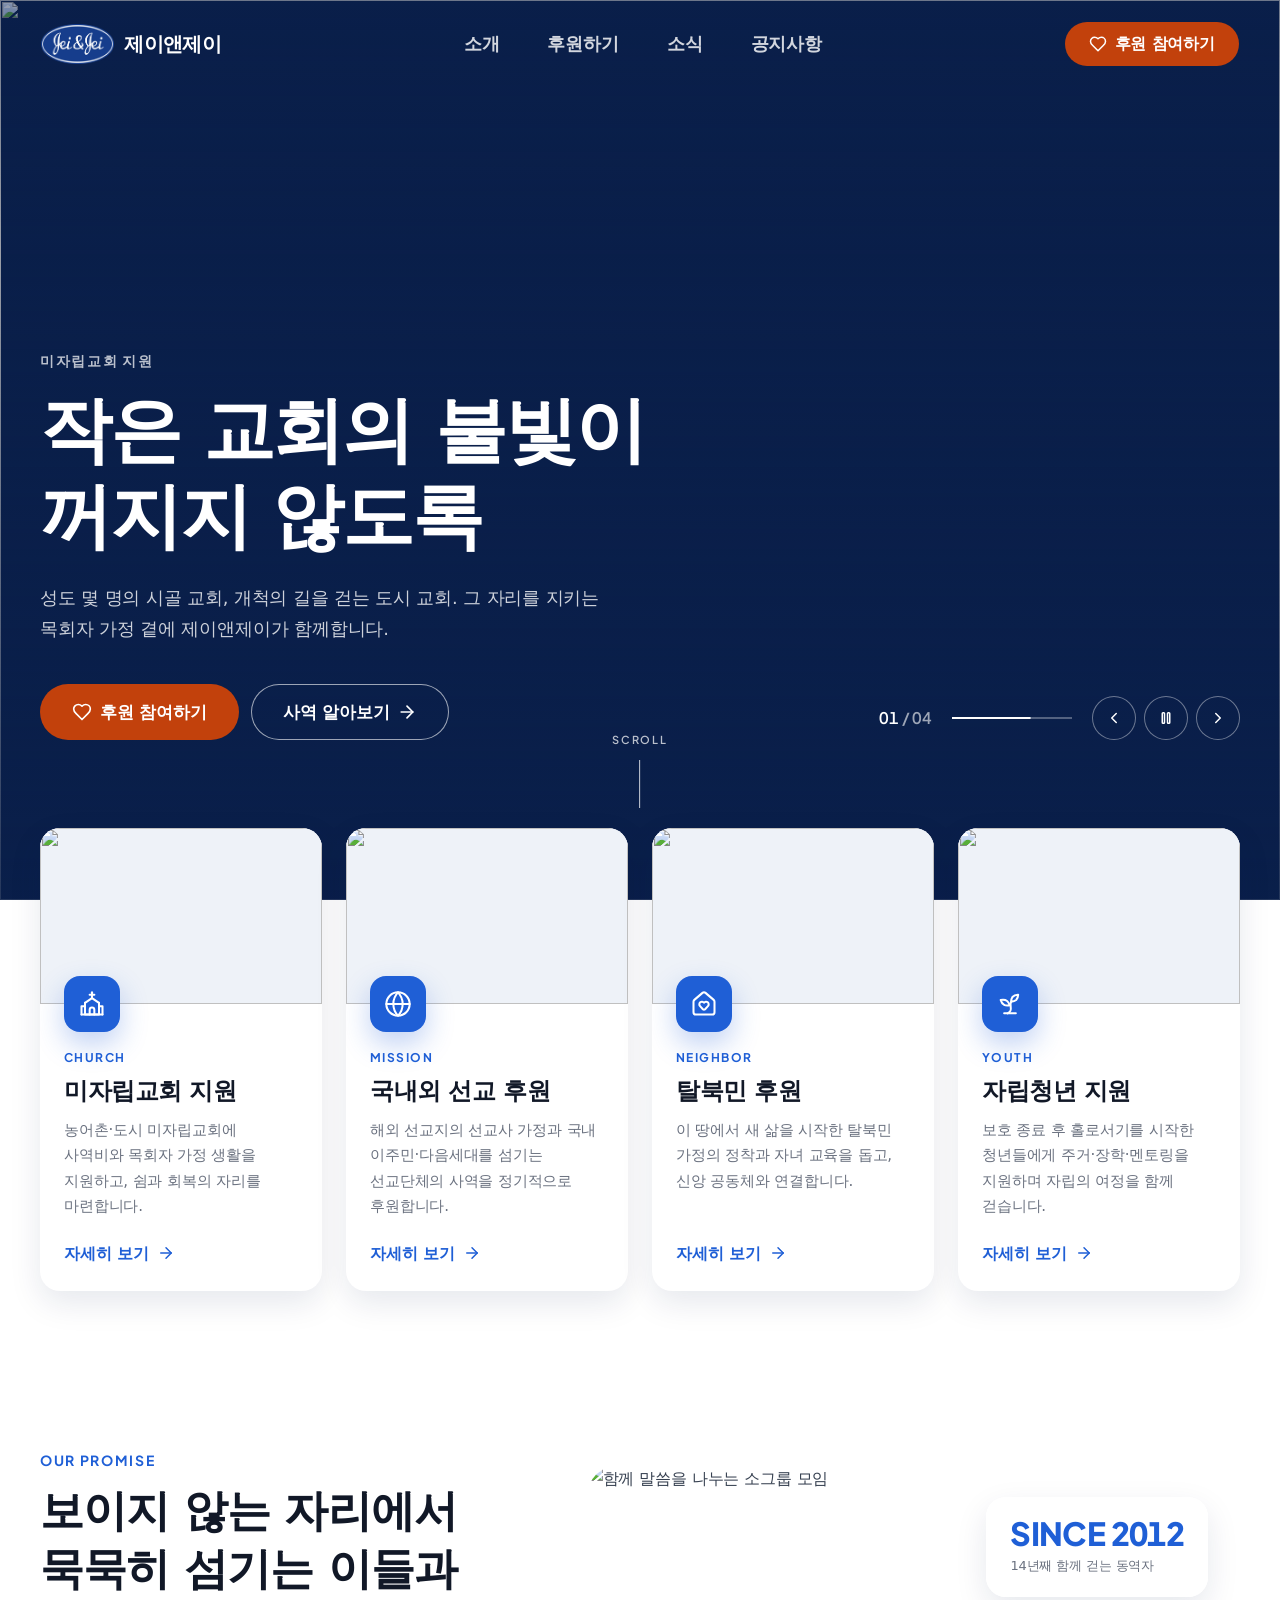
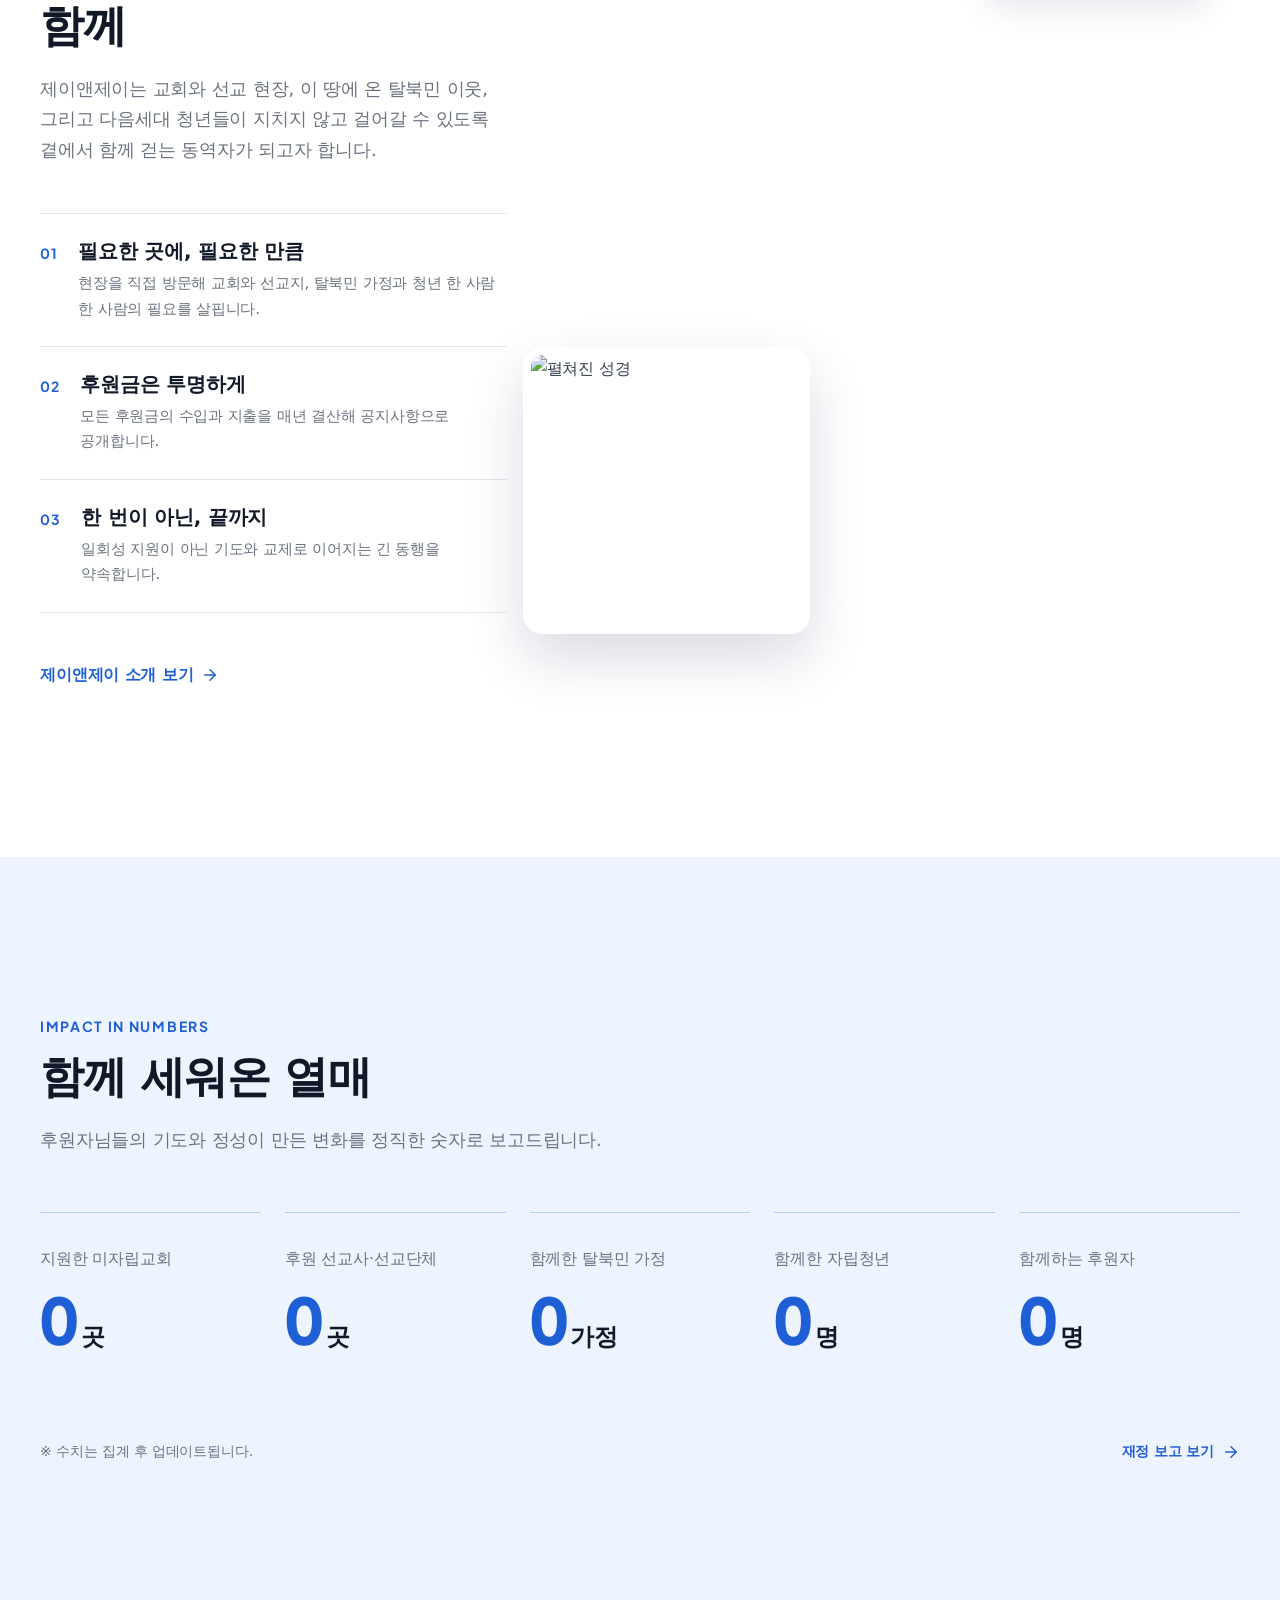
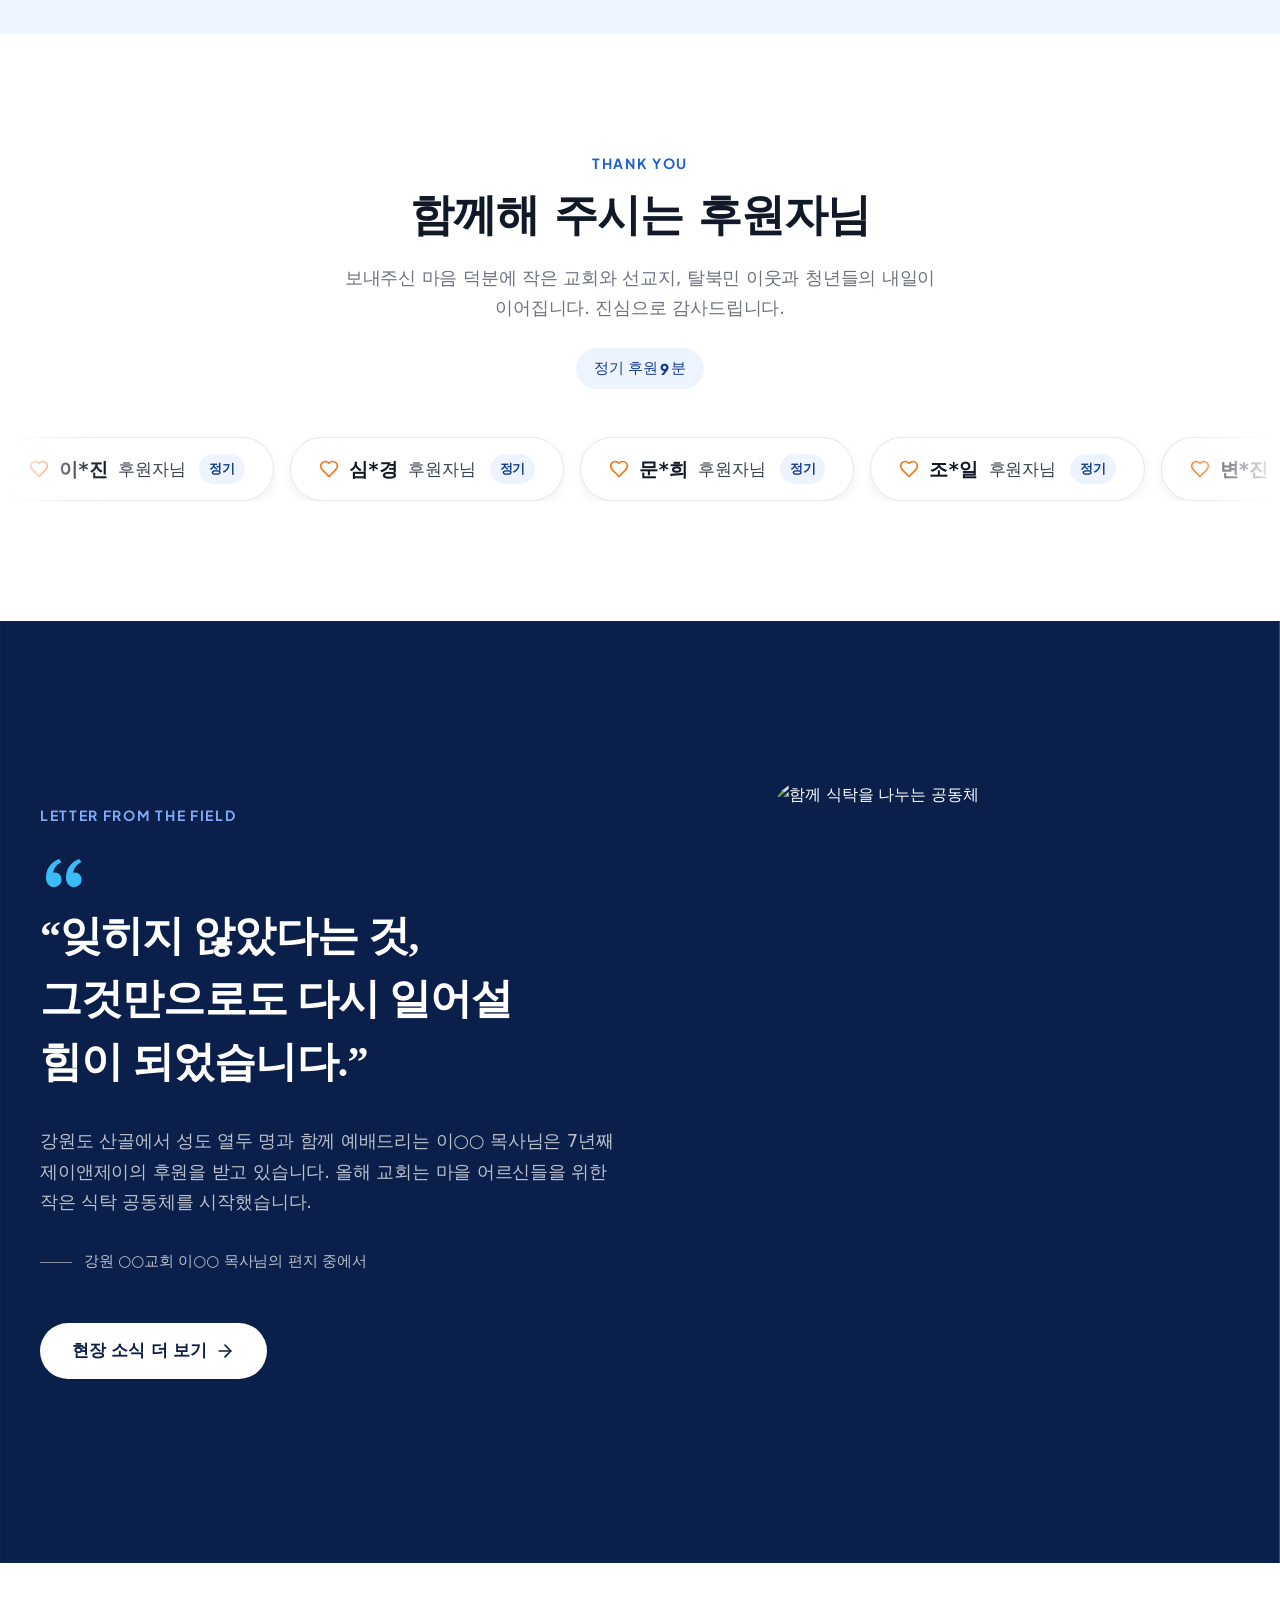
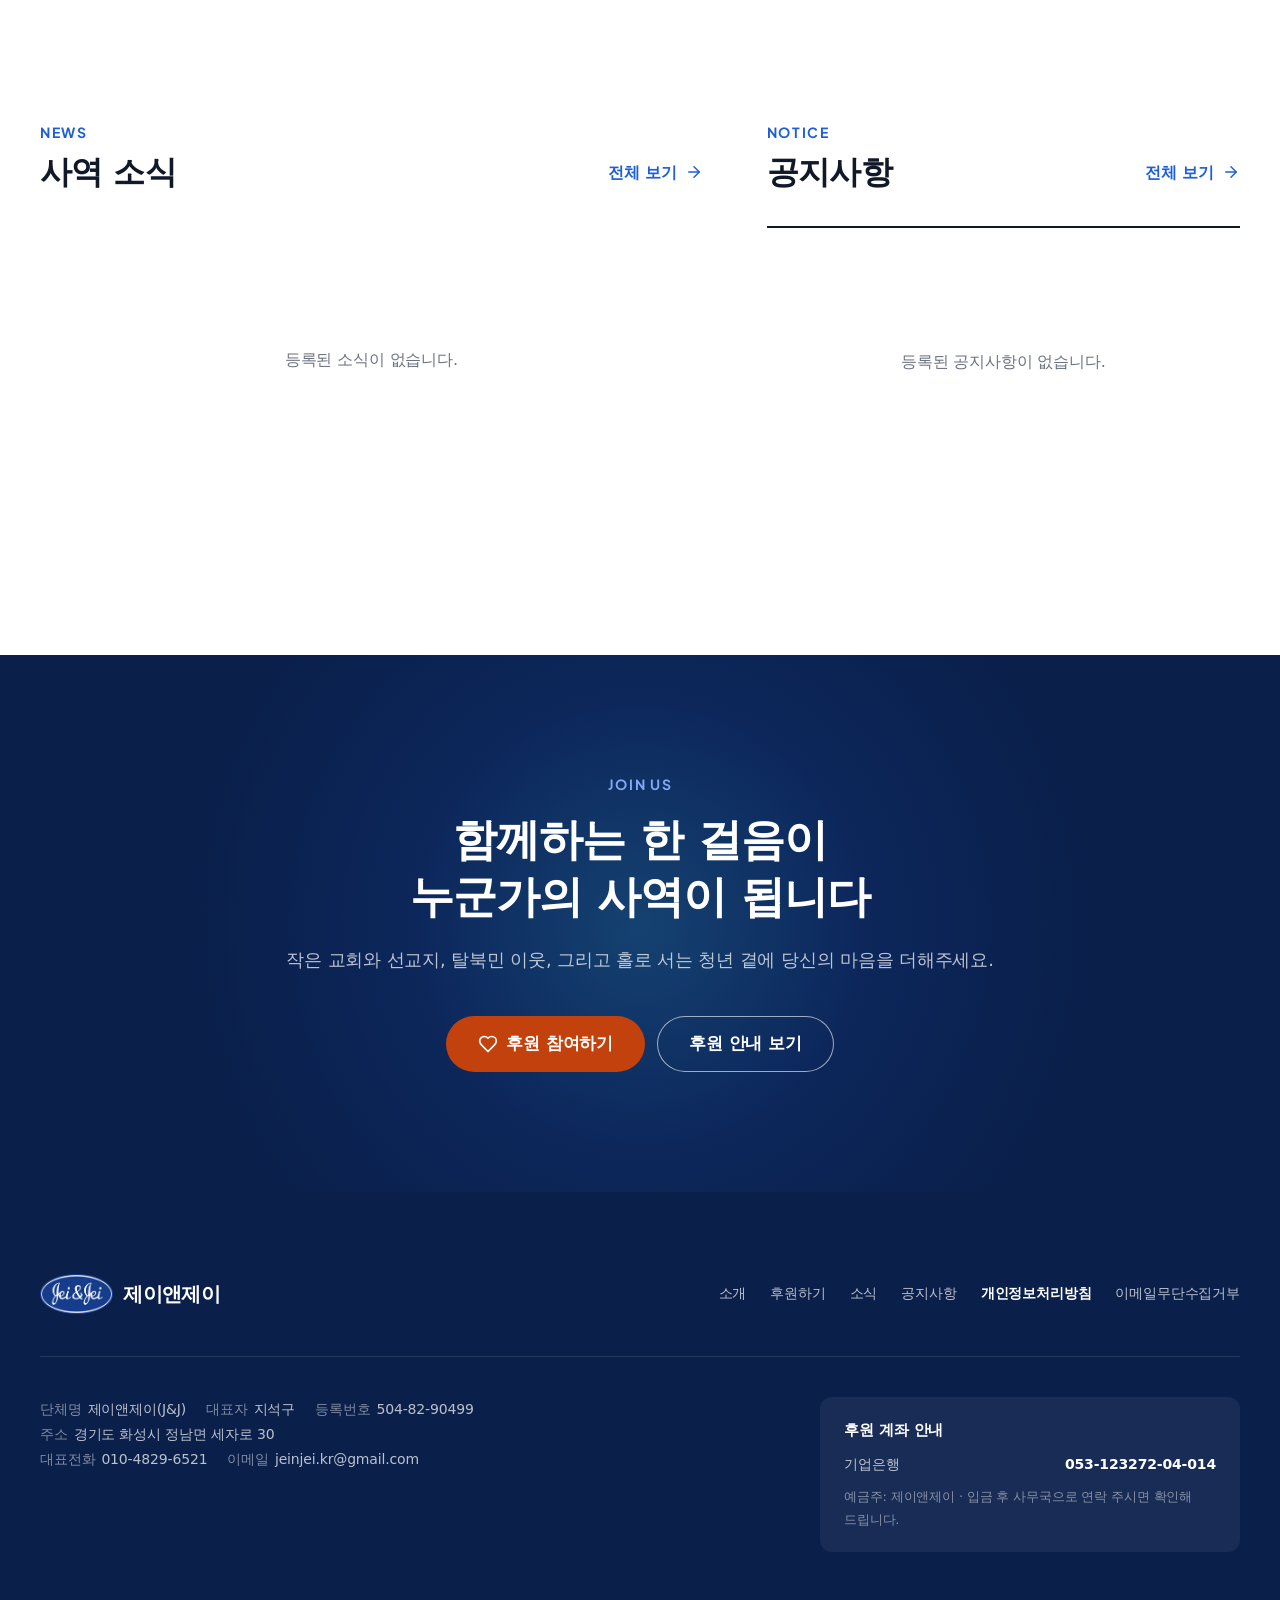
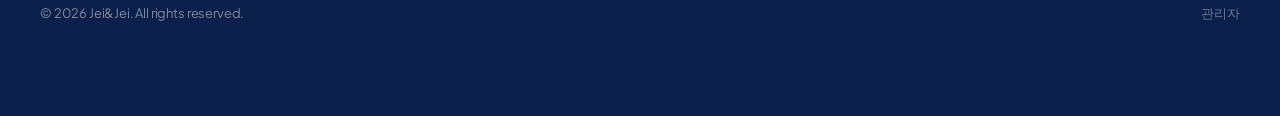
==== commit 02c86279: "메인페이지 후원자 명단 섹션 추가 - 정기 후원자 9분 명단을 흐르는 이름표(마퀴)로 표시 - 명단은 js/config.js의 donors 목록으로 관리 - 후원 현황 원본 이미지" ====
--- a/index.html
+++ b/index.html
@@ -204,6 +204,22 @@
       </div>
     </section>
 
+    <!-- ============ 후원자 명단 ============ -->
+    <section class="donors" aria-labelledby="donors-title">
+      <div class="container">
+        <div class="donors__head" data-anim="fade-up">
+          <span class="overline">Thank You</span>
+          <h2 class="sec-title" id="donors-title">함께해 주시는 후원자님</h2>
+          <p class="sec-desc">보내주신 마음 덕분에 작은 교회와 선교지, 탈북민 이웃과 청년들의 내일이 이어집니다. 진심으로 감사드립니다.</p>
+          <p class="donors__count" id="donors-count"></p>
+        </div>
+      </div>
+      <div class="marquee" data-anim="fade-up" aria-hidden="true">
+        <div class="marquee__track" id="donors-track"></div>
+      </div>
+      <ul class="sr-only" id="donors-list"></ul>
+    </section>
+
     <!-- ============ Story ============ -->
     <section class="section story" aria-labelledby="story-title">
       <div class="story__bg" data-parallax-bg aria-hidden="true">
--- a/css/style.css
+++ b/css/style.css
@@ -795,3 +795,22 @@
 .page-tabs::before{ content:""; position:absolute; left:0; right:0; bottom:100%; height:88px; background:#fff; opacity:0; pointer-events:none; transition:opacity var(--dur-base); }
 .page-tabs.is-stuck::before{ opacity:1; }
 @media (max-width:767px){ .page-tabs::before{ height:72px; } }
+
+/* ---------- Home: 후원자 명단 ---------- */
+.donors{ padding:120px 0; overflow:hidden; }
+.donors__head{ text-align:center; margin-bottom:48px; }
+.donors__head .sec-title{ margin-top:12px; }
+.donors__head .sec-desc{ margin:20px auto 0; }
+.donors__count{ display:inline-flex; margin-top:24px; padding:8px 18px; border-radius:var(--radius-full); background:var(--blue-50); font-size:15px; color:var(--blue-700); }
+.donors__count b{ margin:0 2px; font-family:var(--font-display); font-weight:800; }
+.marquee{ overflow:hidden; -webkit-mask-image:linear-gradient(90deg, transparent, #000 8%, #000 92%, transparent); mask-image:linear-gradient(90deg, transparent, #000 8%, #000 92%, transparent); }
+.marquee__track{ display:flex; width:max-content; animation:marquee var(--dur, 40s) linear infinite; }
+.marquee:hover .marquee__track{ animation-play-state:paused; }
+@keyframes marquee{ to{ transform:translateX(-50%); } }
+.marquee__group{ display:flex; gap:16px; padding-right:16px; }
+.donor-chip{ display:inline-flex; align-items:center; gap:10px; height:64px; padding:0 28px; border-radius:var(--radius-full); background:#fff; border:1px solid var(--border-default); box-shadow:var(--shadow-sm); font-size:17px; color:var(--text-default); white-space:nowrap; }
+.donor-chip svg{ width:20px; height:20px; color:var(--warm-500); }
+.donor-chip b{ font-size:19px; font-weight:700; color:var(--text-strong); letter-spacing:0.02em; }
+.donor-chip i{ font-style:normal; margin-left:4px; padding:4px 10px; border-radius:var(--radius-full); background:var(--blue-50); color:var(--blue-700); font-size:13px; font-weight:600; }
+@media (max-width:767px){ .donors{ padding:80px 0; } .donor-chip{ height:56px; padding:0 20px; font-size:15px; } .donor-chip b{ font-size:17px; } }
+@media (prefers-reduced-motion: reduce){ .marquee__track{ animation:none; flex-wrap:wrap; width:auto; justify-content:center; } .marquee__group + .marquee__group{ display:none; } .marquee{ -webkit-mask-image:none; mask-image:none; } }
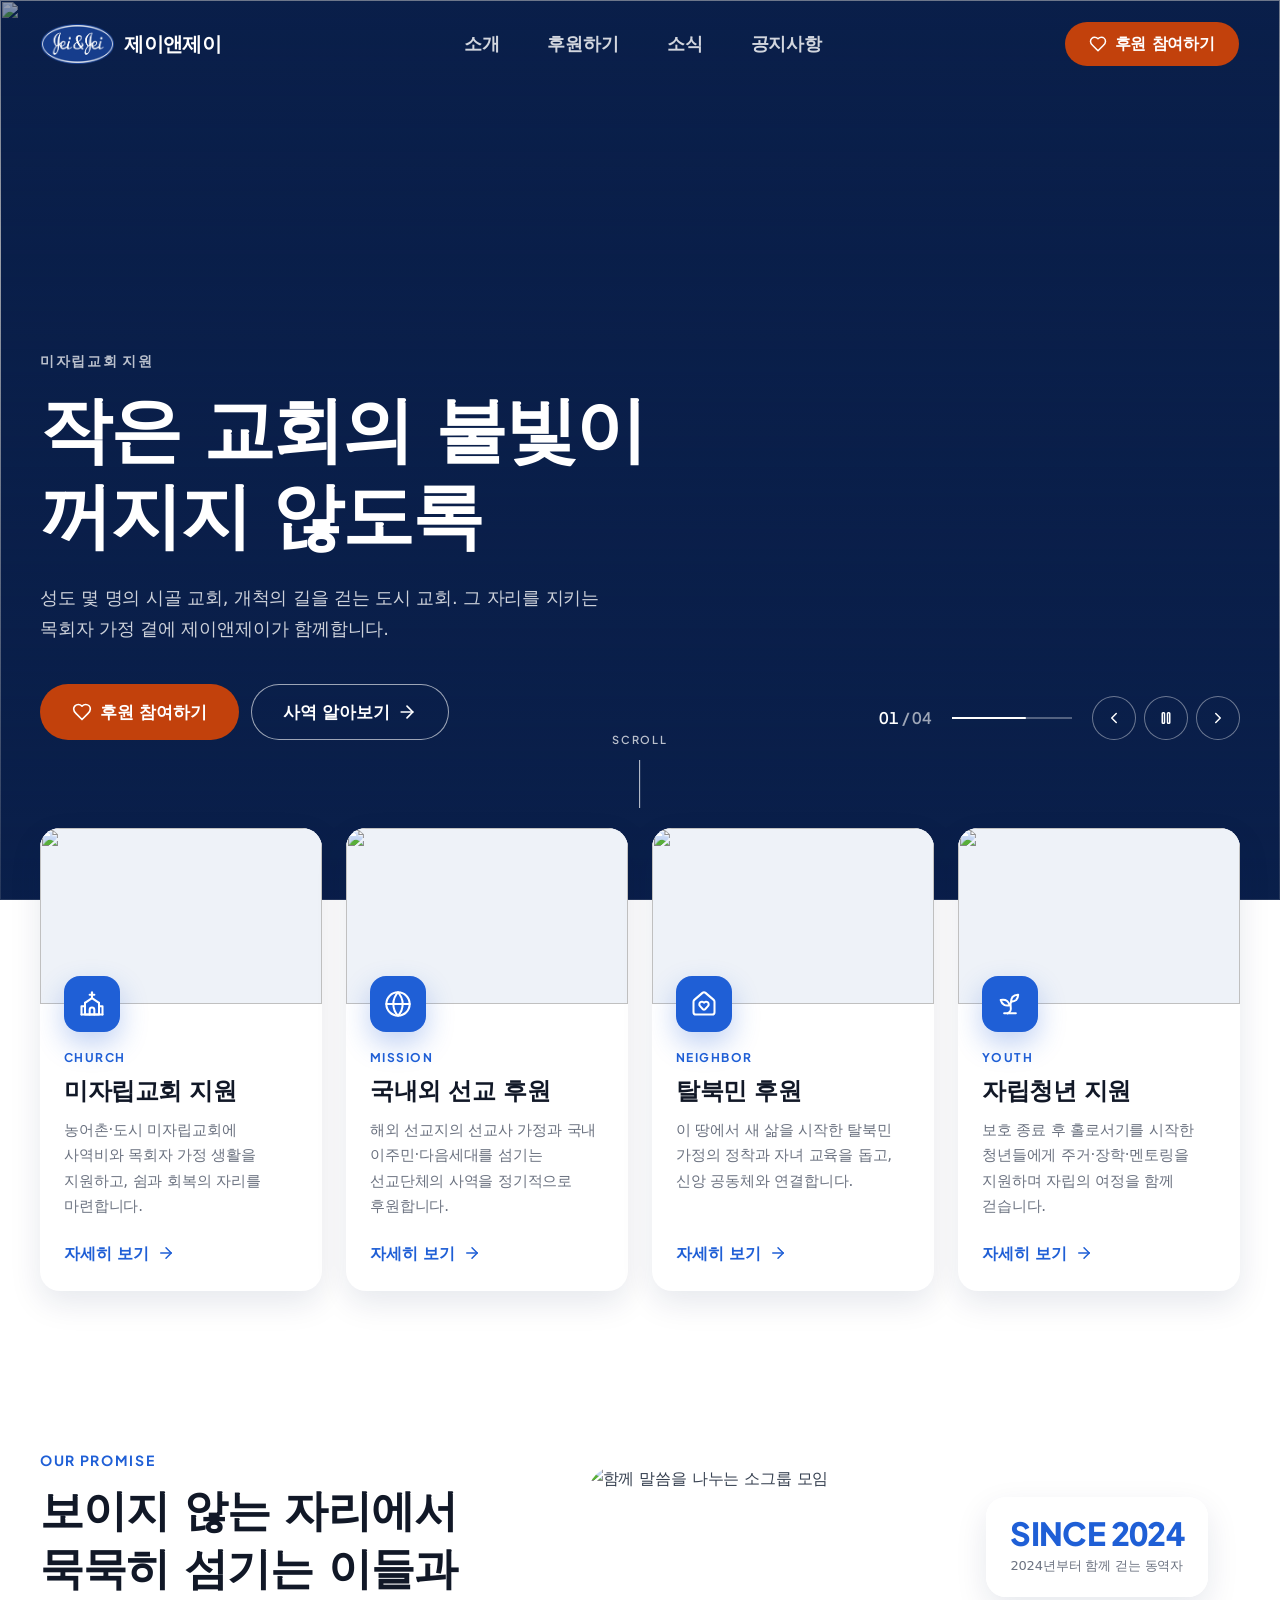
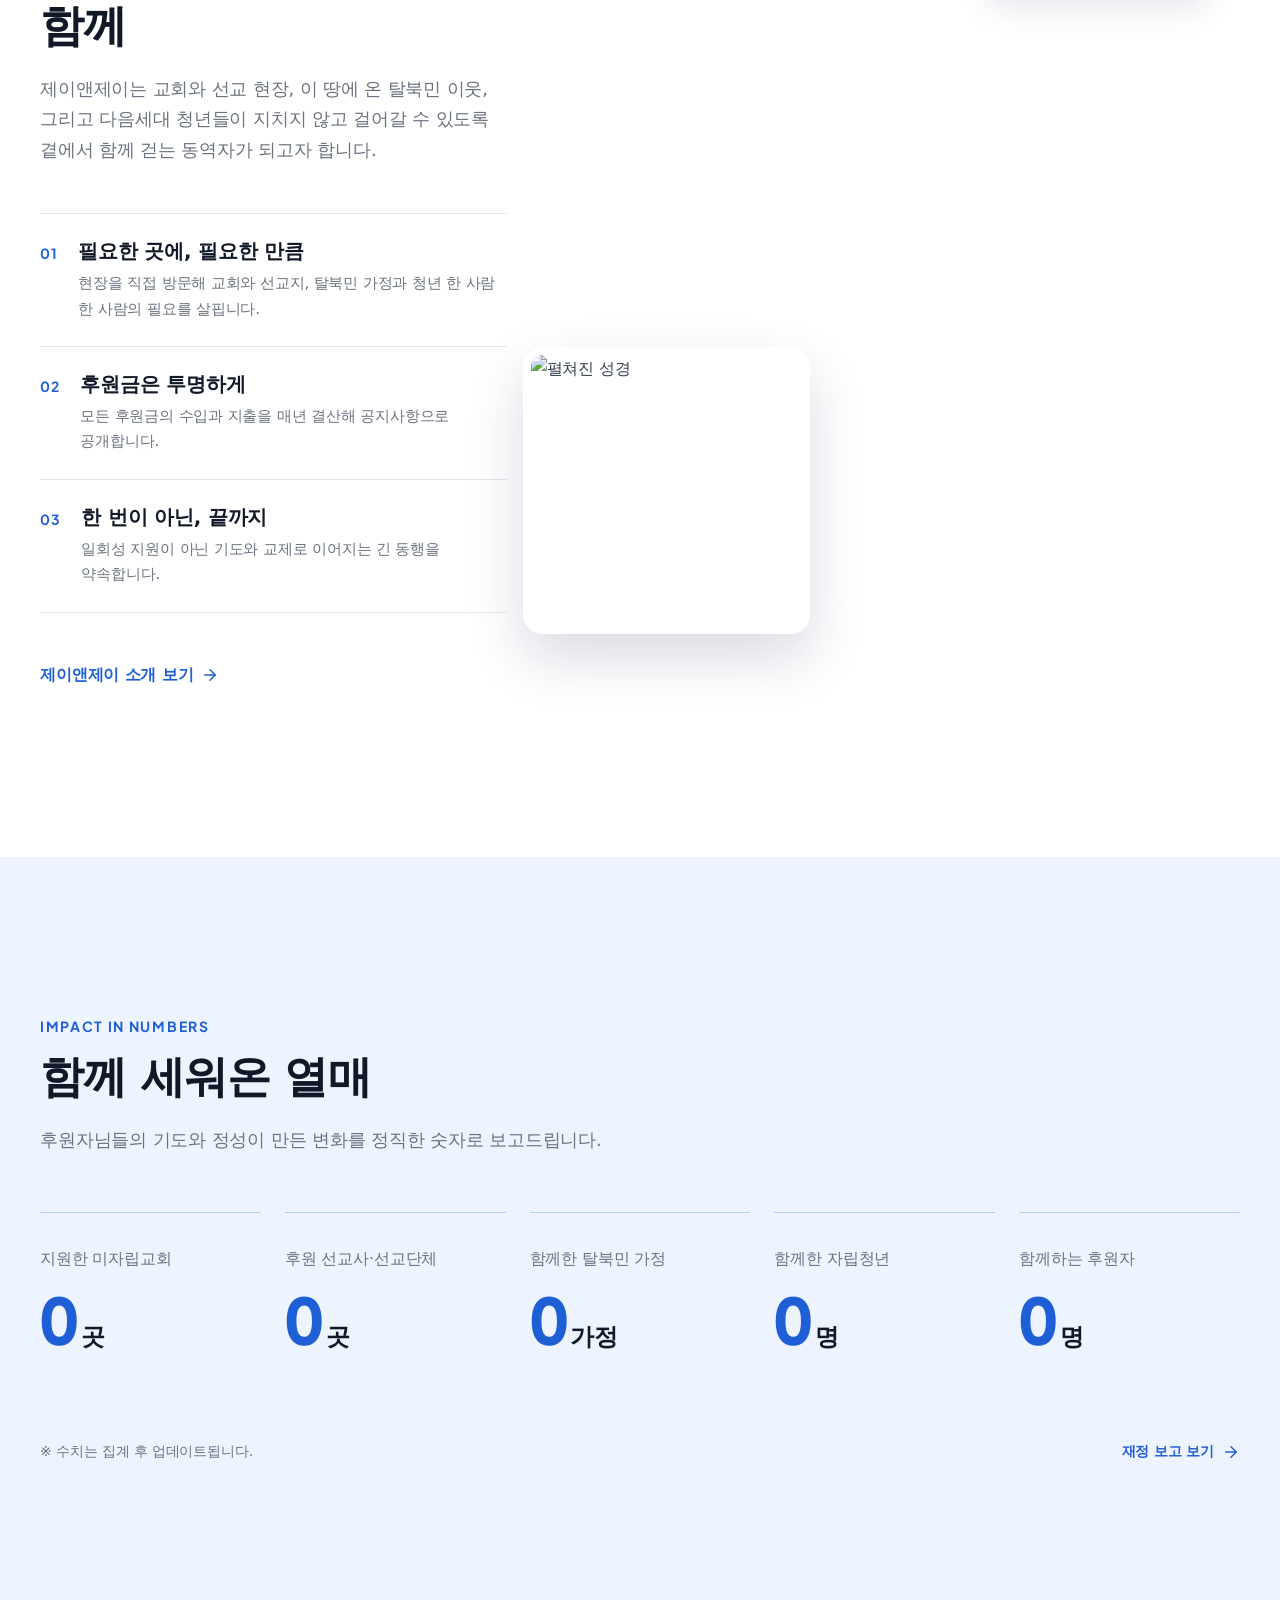
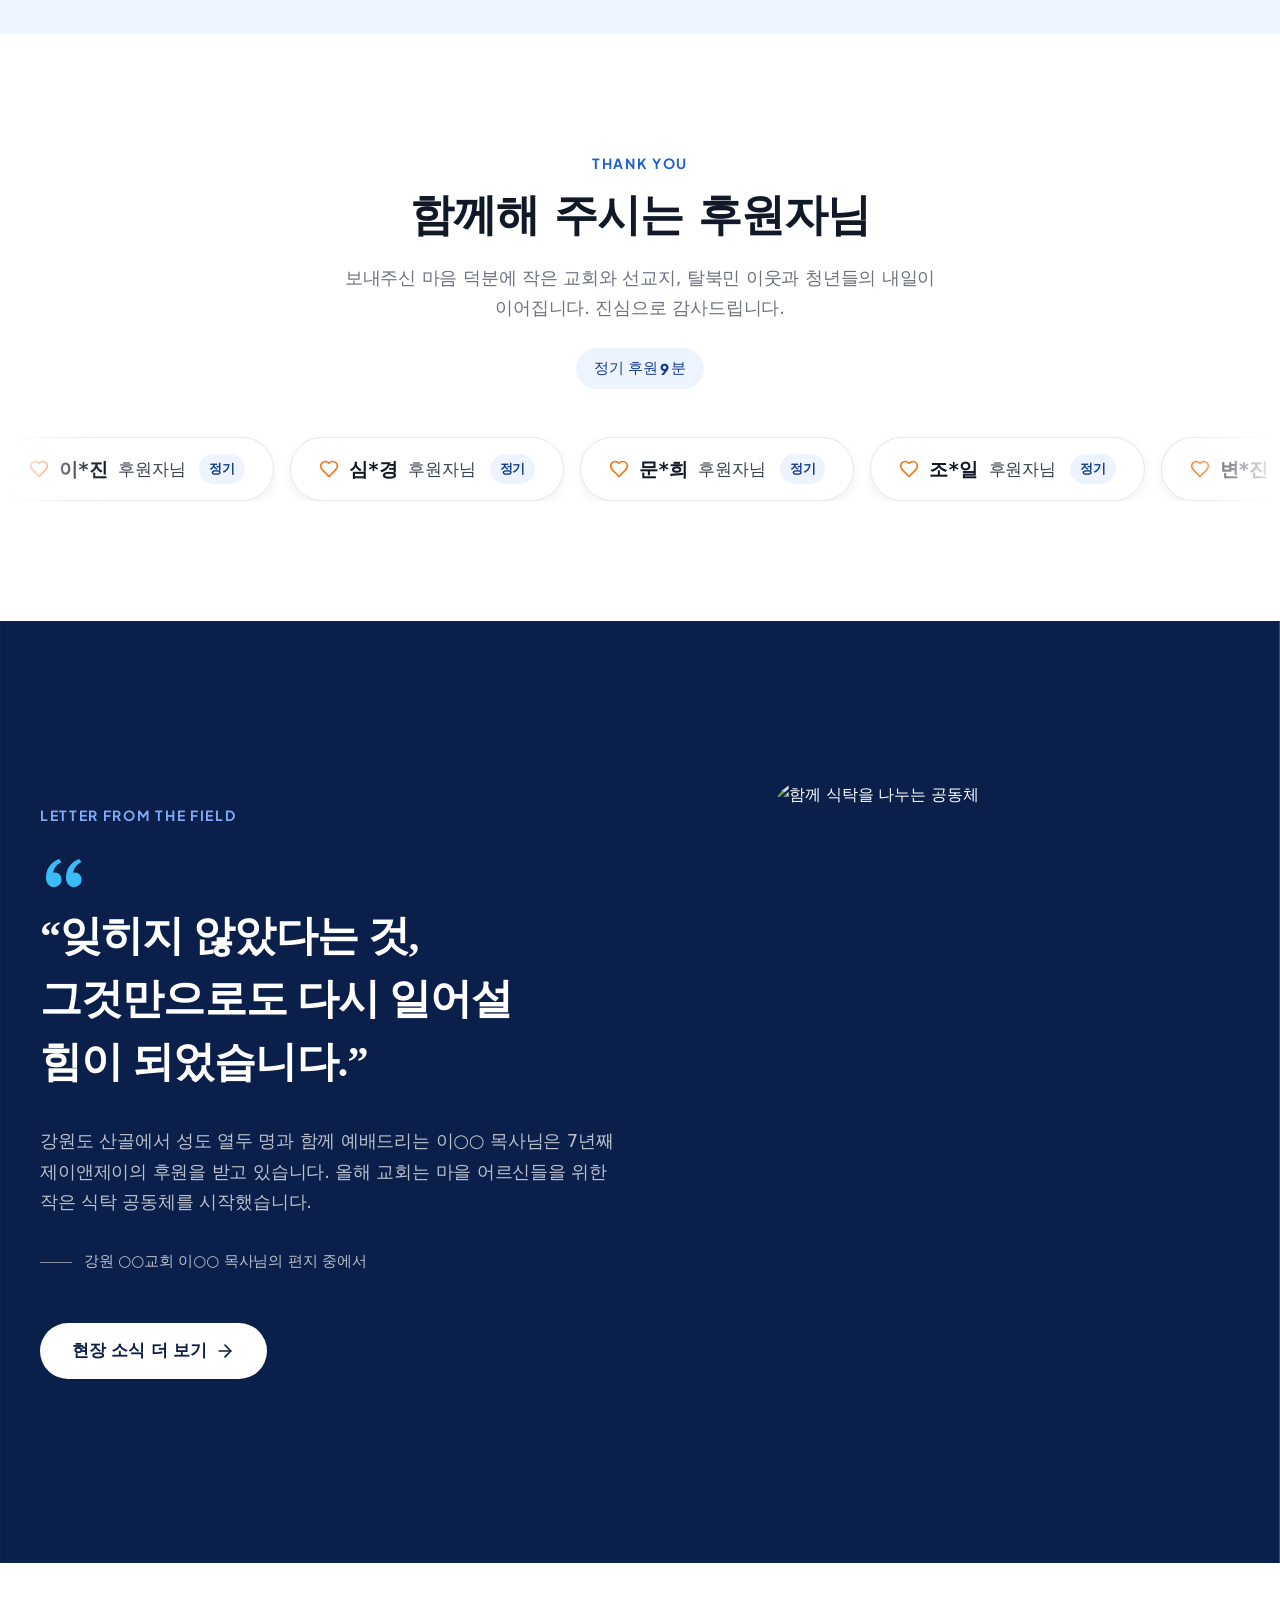
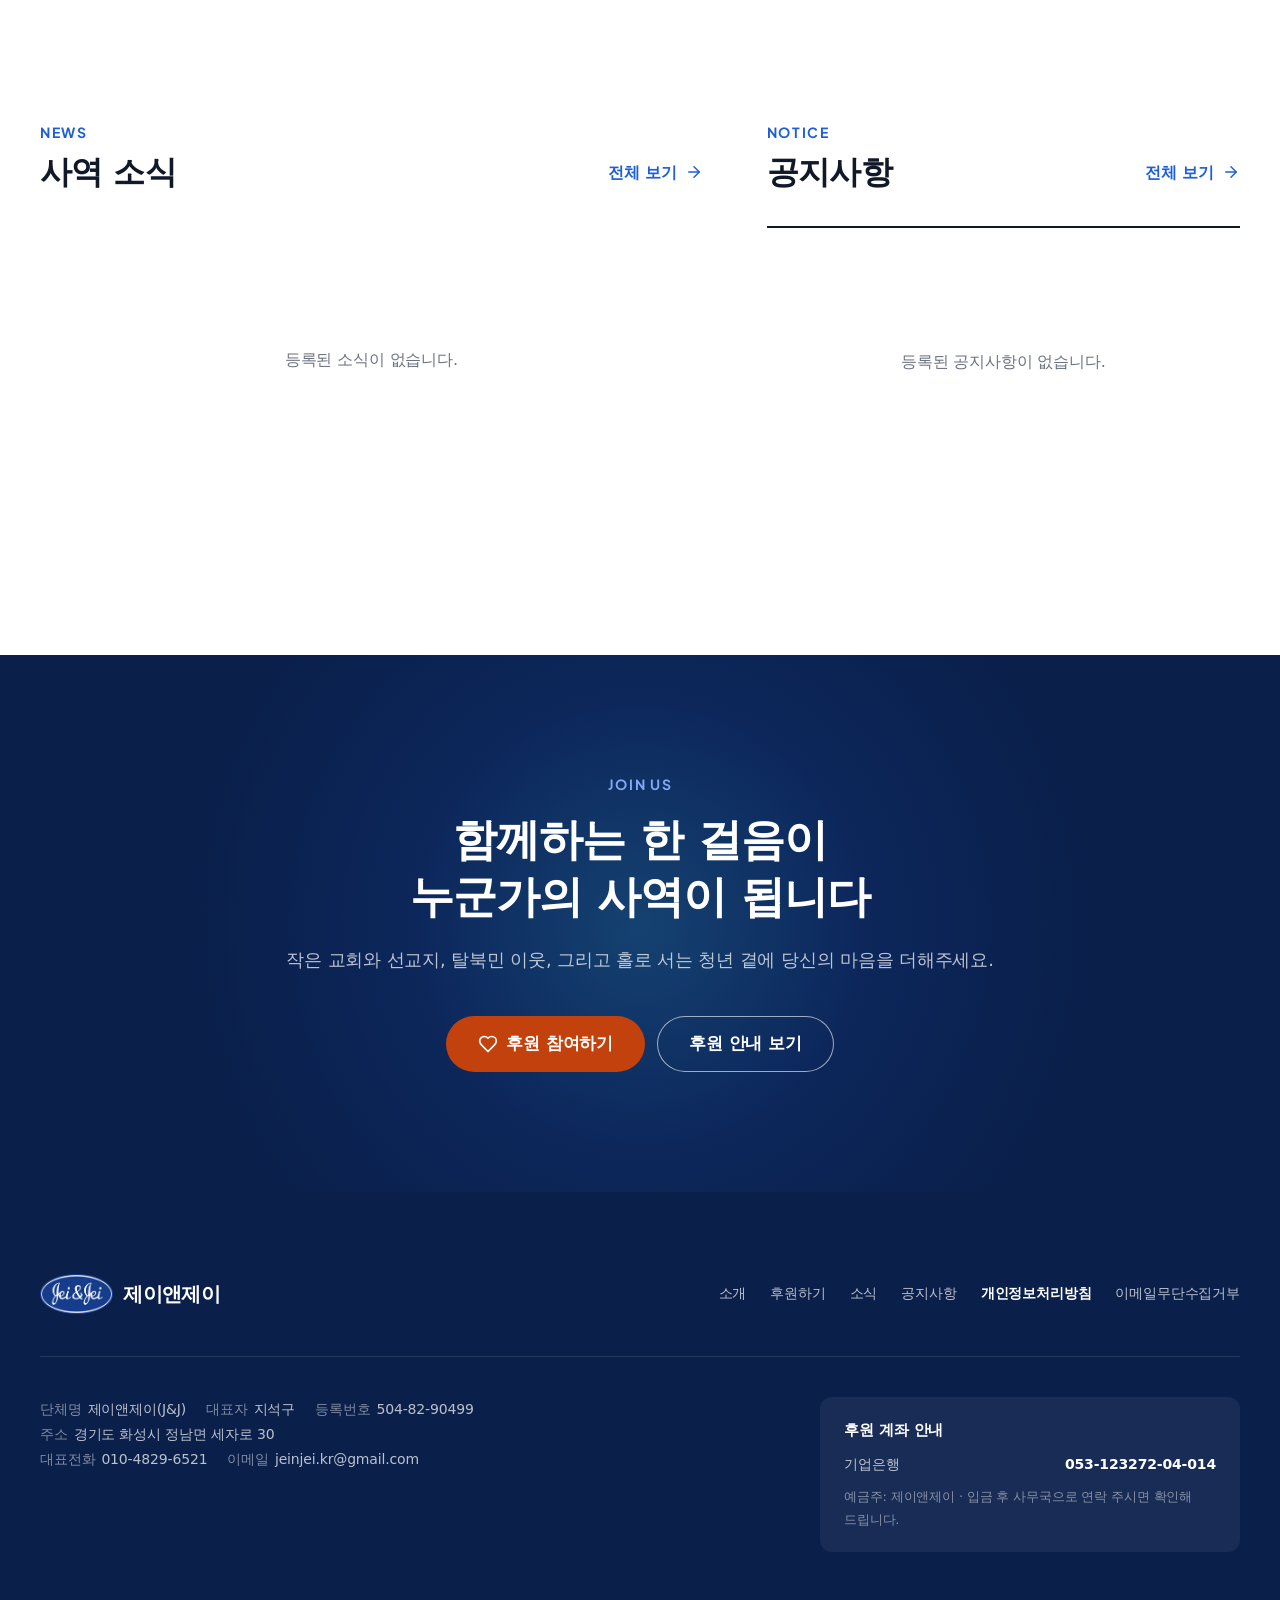
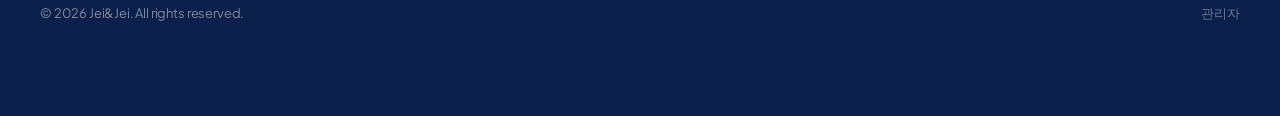
==== commit fa3fdb33: "설립 연도 2024년으로 변경 및 연혁 초기화 - 메인 SINCE 2024, 인사말 연도 수정 - 소개 걸어온 길을 2024~2026 연도만 남기고 비움 - 내용이 없는 연혁의 세" ====
--- a/index.html
+++ b/index.html
@@ -160,8 +160,8 @@
             <img src="https://images.unsplash.com/photo-1504052434569-70ad5836ab65?w=600&q=80&auto=format&fit=crop" alt="펼쳐진 성경" loading="lazy" />
           </div>
           <div class="mission__badge" data-anim="fade-up">
-            <div class="num">SINCE 2012</div>
-            <span>14년째 함께 걷는 동역자</span>
+            <div class="num">SINCE 2024</div>
+            <span>2024년부터 함께 걷는 동역자</span>
           </div>
         </div>
       </div>
--- a/css/style.css
+++ b/css/style.css
@@ -814,3 +814,6 @@
 .donor-chip i{ font-style:normal; margin-left:4px; padding:4px 10px; border-radius:var(--radius-full); background:var(--blue-50); color:var(--blue-700); font-size:13px; font-weight:600; }
 @media (max-width:767px){ .donors{ padding:80px 0; } .donor-chip{ height:56px; padding:0 20px; font-size:15px; } .donor-chip b{ font-size:17px; } }
 @media (prefers-reduced-motion: reduce){ .marquee__track{ animation:none; flex-wrap:wrap; width:auto; justify-content:center; } .marquee__group + .marquee__group{ display:none; } .marquee{ -webkit-mask-image:none; mask-image:none; } }
+
+/* 연혁 내용이 비어 있으면 세로선 숨김 */
+.tl-year ul:empty{ display:none; }
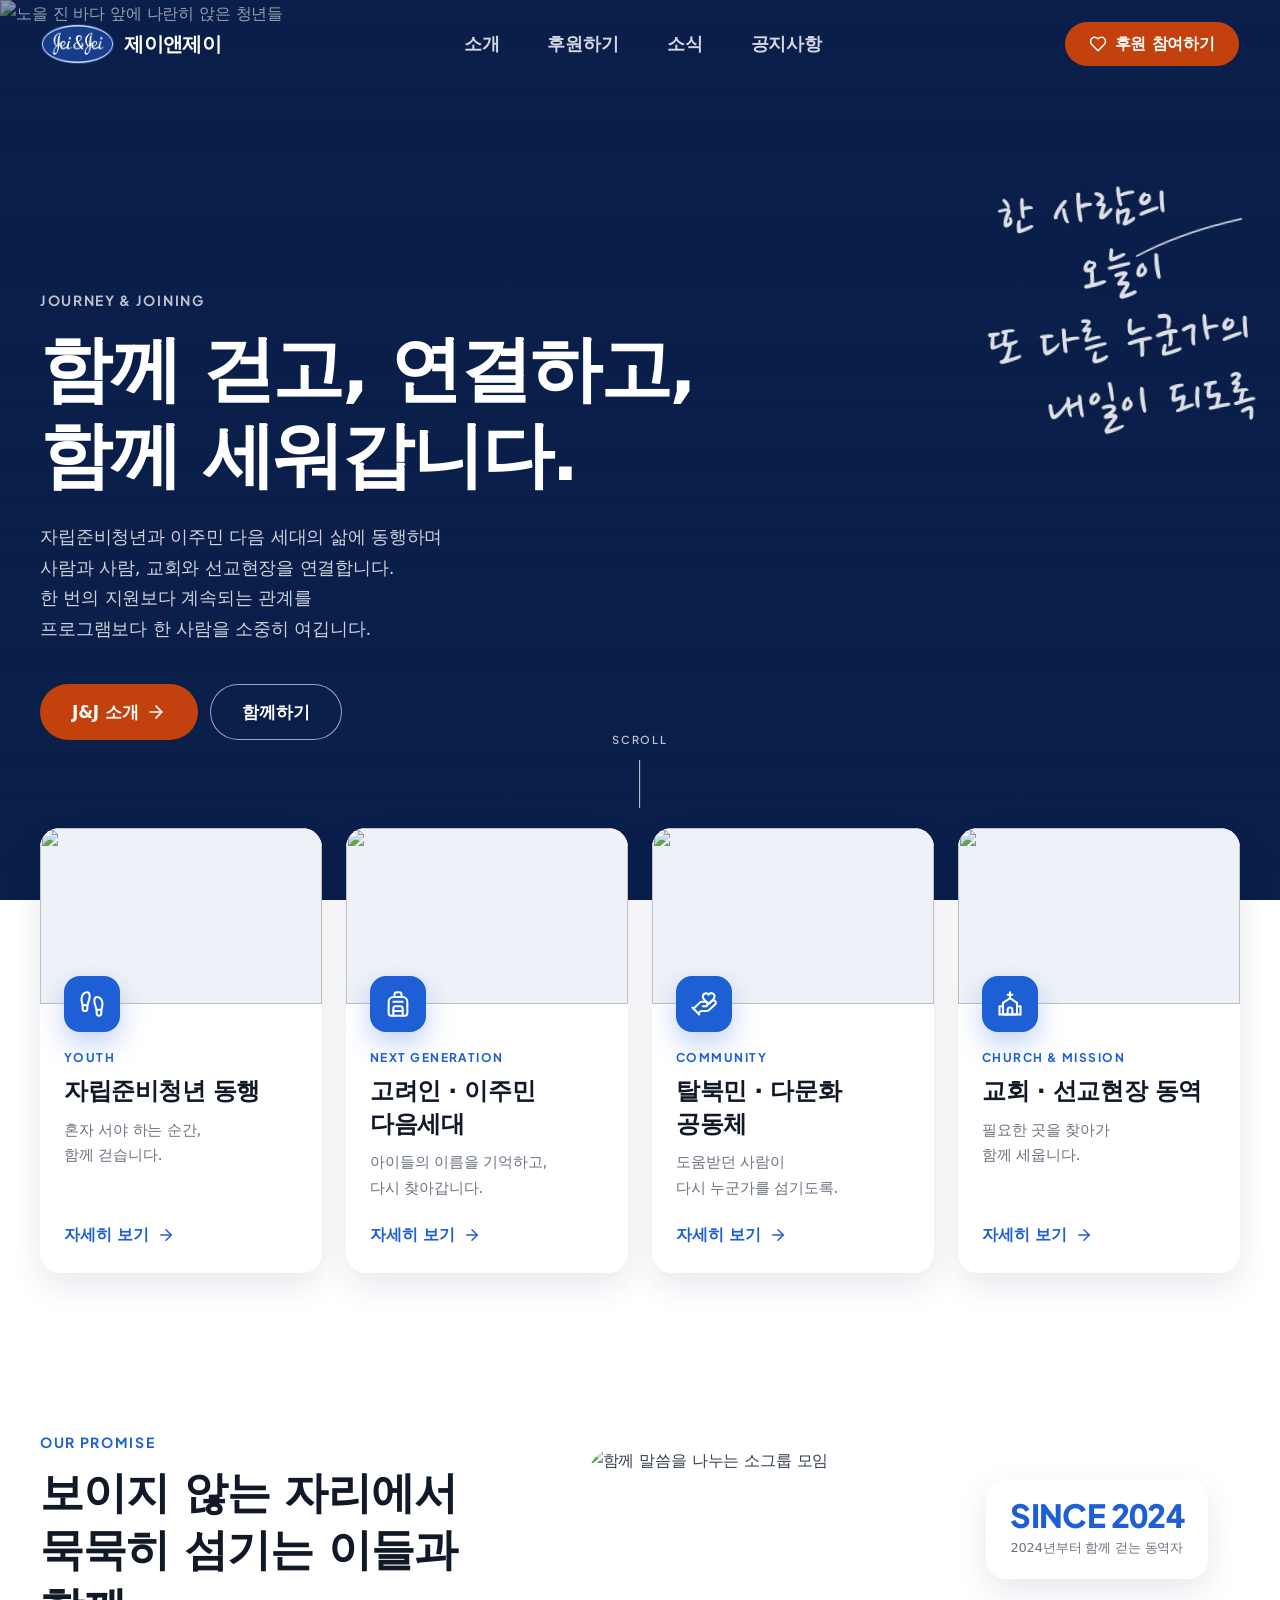
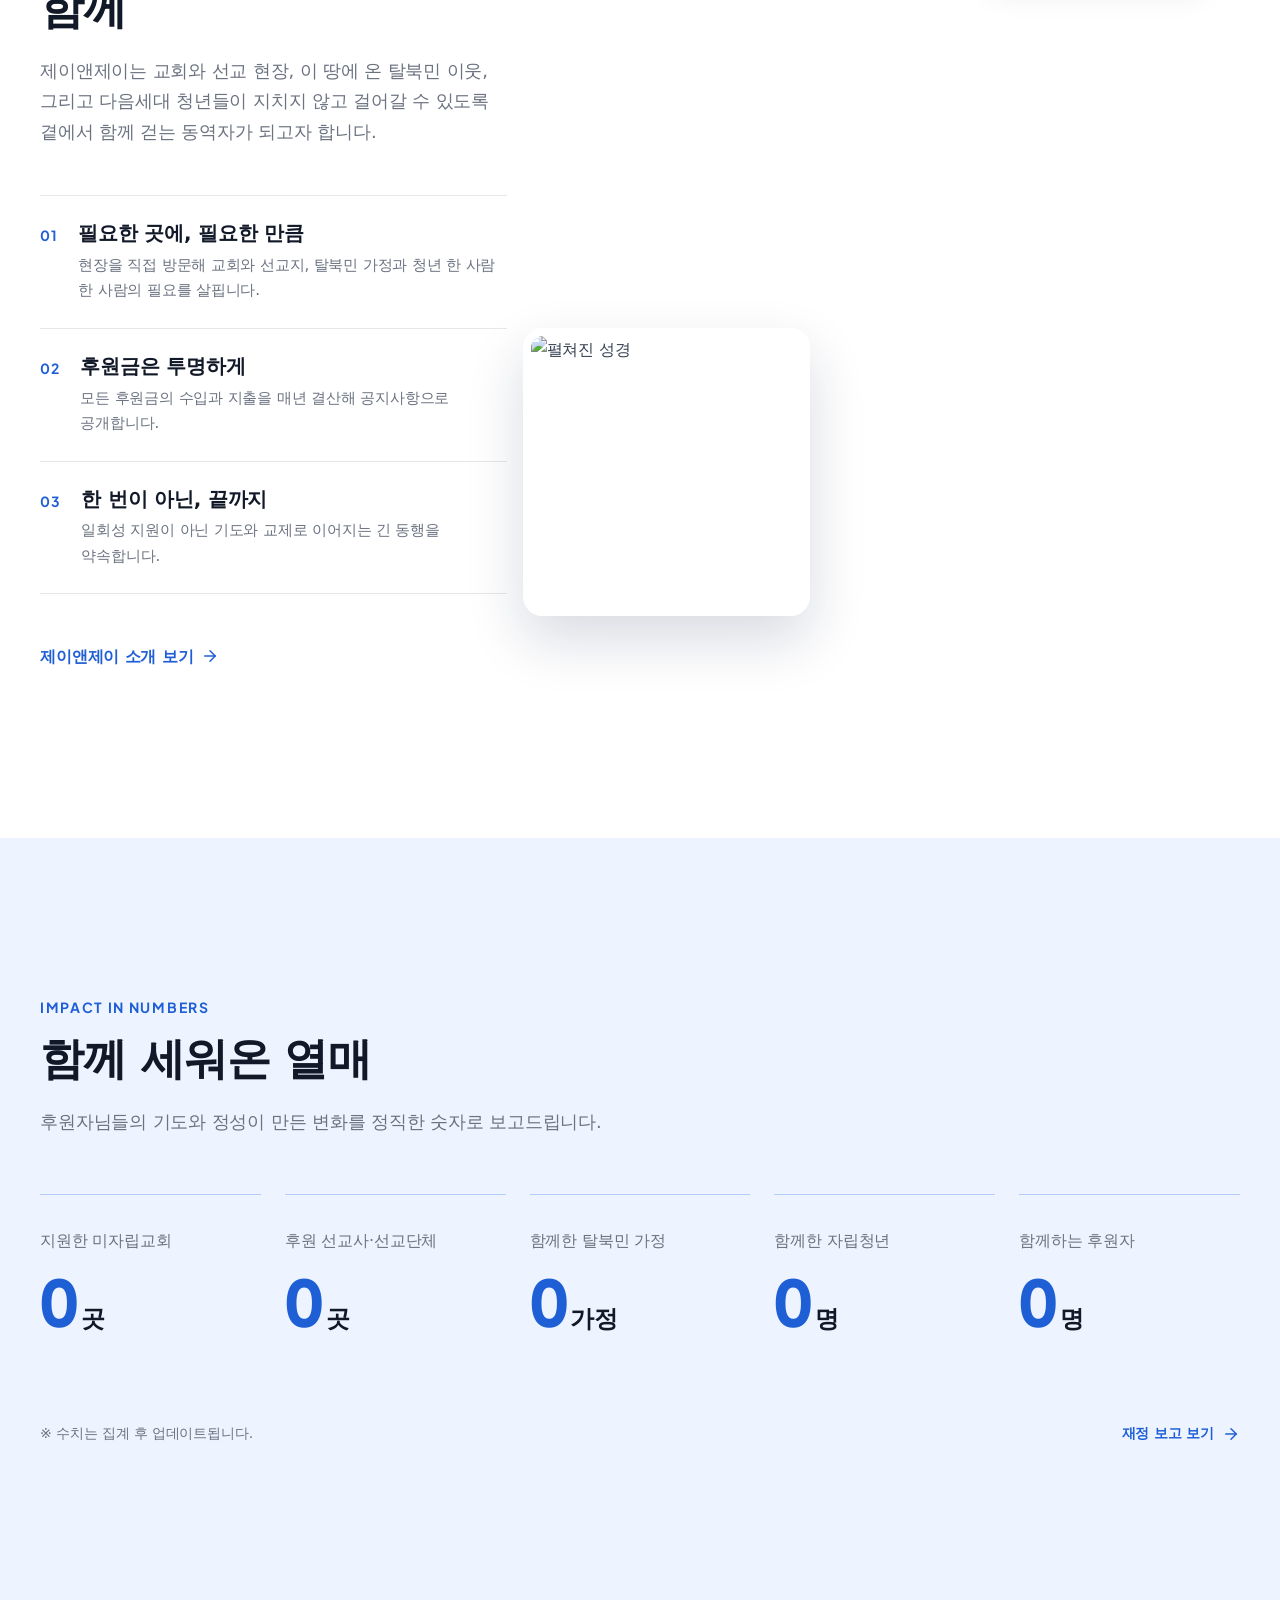
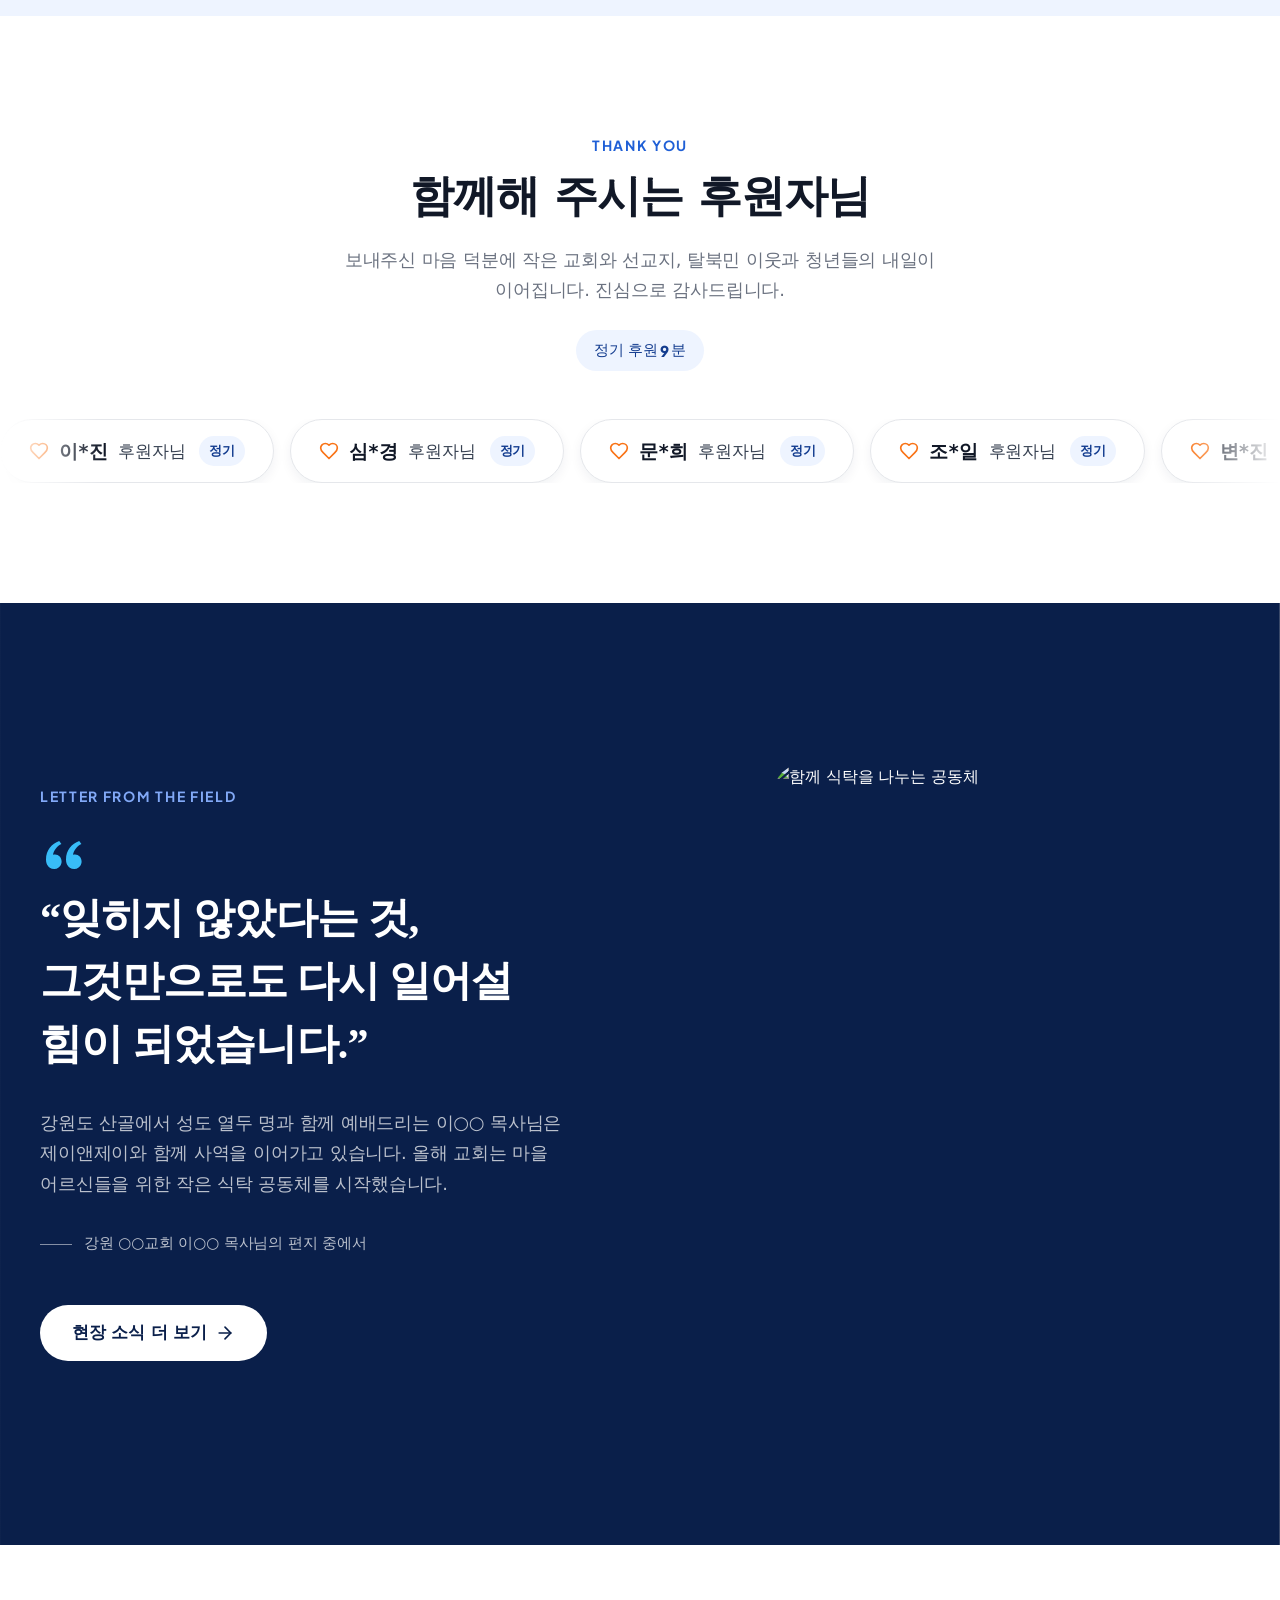
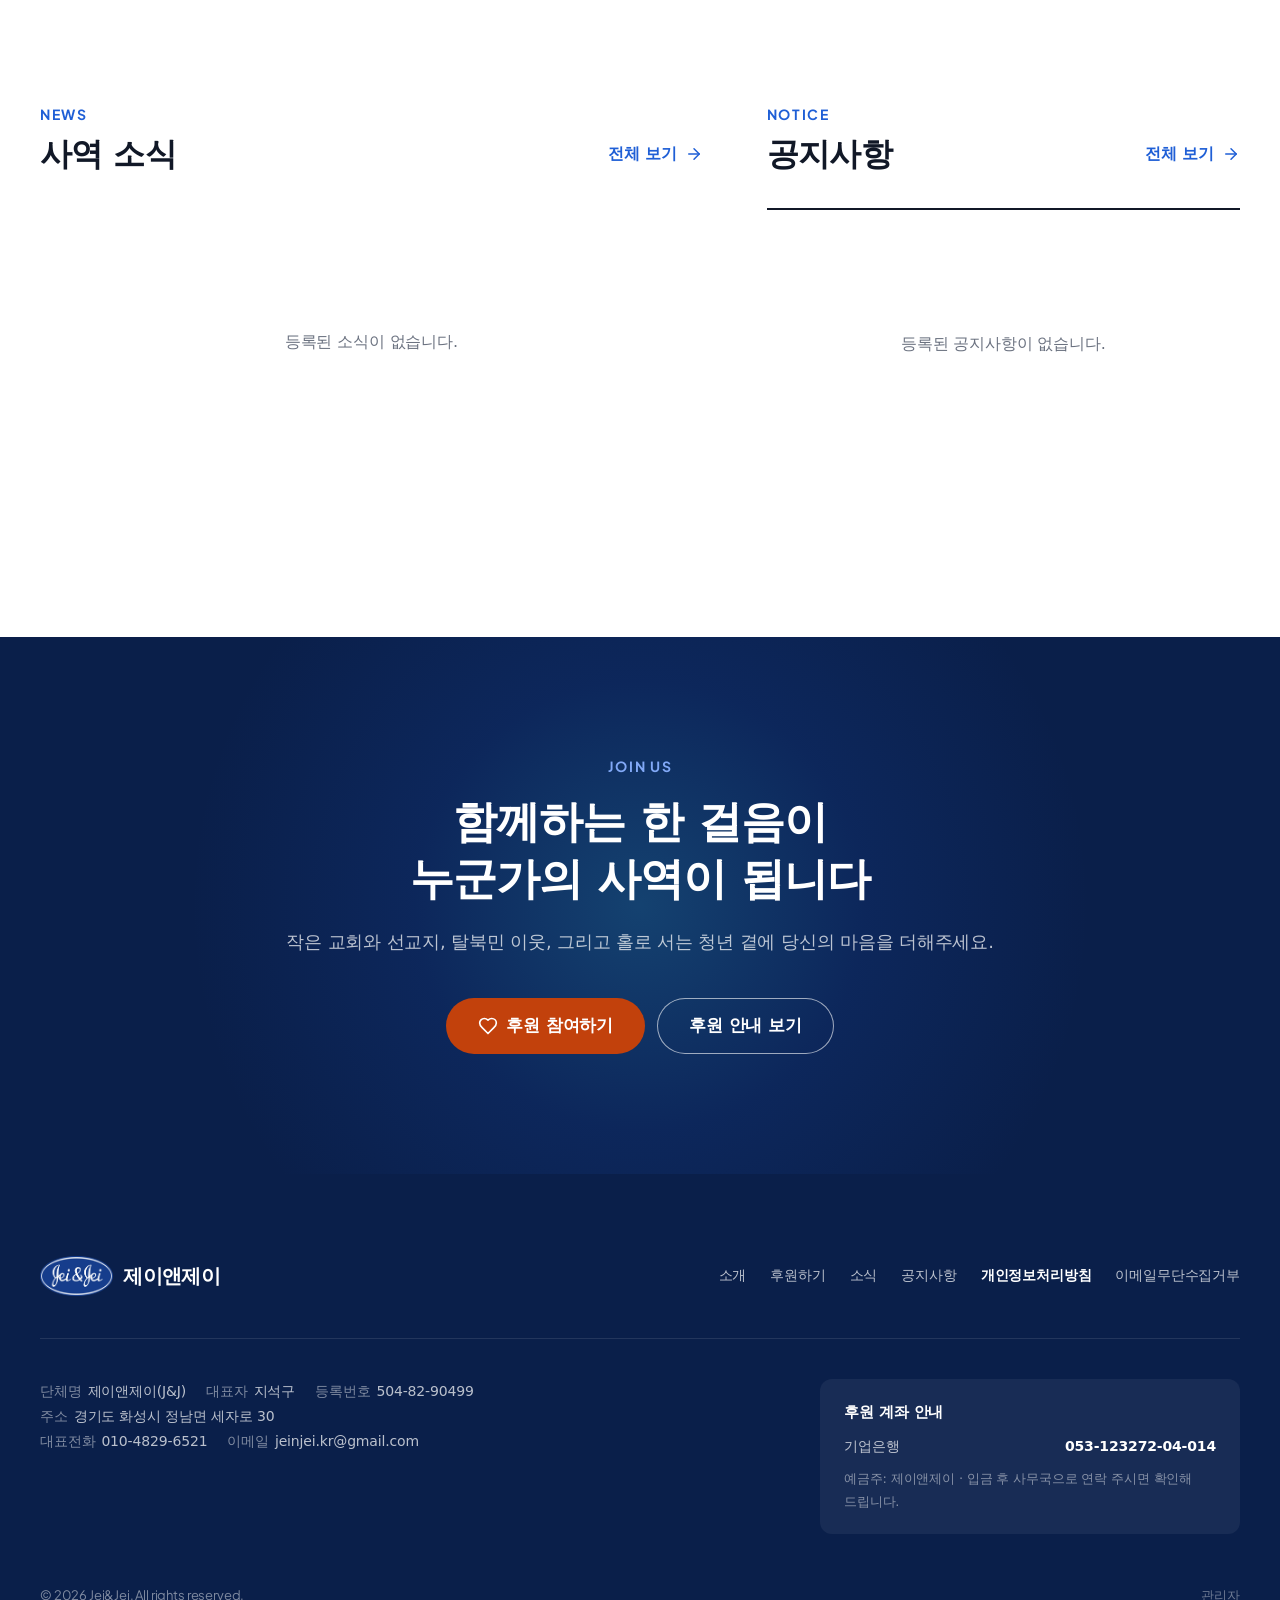
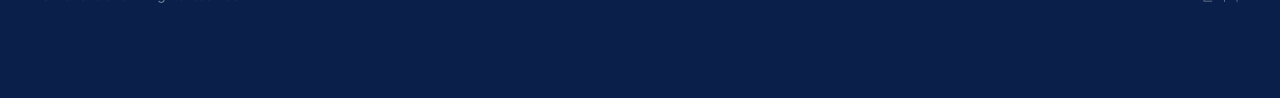
==== commit 7677e819: "메인 히어로·사역 카드 및 소개 페이지 개편 - 메인: 한 장짜리 히어로(JOURNEY & JOINING), 오른쪽 손글씨 문구, 새 사역 카드 4개 - 소개: 인사말(폴라로이드 " ====
--- a/index.html
+++ b/index.html
@@ -12,121 +12,79 @@
   <link rel="icon" type="image/png" sizes="32x32" href="images/favicon-32.png" />
   <link rel="apple-touch-icon" href="images/apple-touch-icon.png" />
   <link rel="stylesheet" href="https://cdn.jsdelivr.net/gh/orioncactus/pretendard/dist/web/variable/pretendardvariable-dynamic-subset.css" />
-  <link rel="stylesheet" href="https://fonts.googleapis.com/css2?family=Plus+Jakarta+Sans:wght@600;700;800&display=swap" />
+  <link rel="stylesheet" href="https://fonts.googleapis.com/css2?family=Plus+Jakarta+Sans:wght@600;700;800&family=Nanum+Pen+Script&display=swap" />
   <link rel="stylesheet" href="https://hangeul.pstatic.net/hangeul_static/css/maru-buri.css" />
-  <link rel="stylesheet" href="https://cdn.jsdelivr.net/npm/swiper@11/swiper-bundle.min.css" />
   <link rel="stylesheet" href="css/style.css" />
   <script>document.documentElement.classList.add('js');</script>
 </head>
 <body data-page="home">
   <main id="main">
     <!-- ============ Hero ============ -->
-    <section class="hero" aria-roledescription="carousel" aria-label="메인 비주얼">
-      <div class="swiper hero-swiper">
-        <div class="swiper-wrapper">
-          <div class="swiper-slide">
-            <div class="hero__bg"><img src="https://images.unsplash.com/photo-1519491050282-cf00c82424b4?w=2000&q=80&auto=format&fit=crop" alt="" /></div>
-            <div class="hero__content"><div class="container"><div class="hero__copy">
-              <span class="overline hero__fade">미자립교회 지원</span>
-              <h1 class="hero__title"><span class="line"><span>작은 교회의 불빛이</span></span><span class="line"><span>꺼지지 않도록</span></span></h1>
-              <p class="hero__desc hero__fade">성도 몇 명의 시골 교회, 개척의 길을 걷는 도시 교회. 그 자리를 지키는 목회자 가정 곁에 제이앤제이가 함께합니다.</p>
-              <div class="hero__btns hero__fade">
-                <a href="donate.html" class="btn btn--donate btn--l" data-donate><svg class="i-heart" aria-hidden="true"><use href="#i-heart"/></svg>후원 참여하기</a>
-                <a href="about.html#ministry" class="btn btn--inverse-ghost btn--l">사역 알아보기<svg class="i-arrow" aria-hidden="true"><use href="#i-arrow-right"/></svg></a>
-              </div>
-            </div></div></div>
-          </div>
-          <div class="swiper-slide">
-            <div class="hero__bg"><img src="https://images.unsplash.com/photo-1509099836639-18ba1795216d?w=2000&q=80&auto=format&fit=crop" alt="" loading="lazy" /></div>
-            <div class="hero__content"><div class="container"><div class="hero__copy">
-              <span class="overline hero__fade">국내외 선교 후원</span>
-              <h2 class="hero__title"><span class="line"><span>땅끝에서 복음을 전하는</span></span><span class="line"><span>이들의 든든한 뒷모습</span></span></h2>
-              <p class="hero__desc hero__fade">낯선 땅에서, 또 우리 곁의 이웃에게 복음을 전하는 선교사와 선교단체를 기도와 후원으로 세워갑니다.</p>
-              <div class="hero__btns hero__fade">
-                <a href="donate.html" class="btn btn--donate btn--l" data-donate><svg class="i-heart" aria-hidden="true"><use href="#i-heart"/></svg>후원 참여하기</a>
-                <a href="about.html#ministry" class="btn btn--inverse-ghost btn--l">사역 알아보기<svg class="i-arrow" aria-hidden="true"><use href="#i-arrow-right"/></svg></a>
-              </div>
-            </div></div></div>
-          </div>
-          <div class="swiper-slide">
-            <div class="hero__bg"><img src="https://images.unsplash.com/photo-1529390079861-591de354faf5?w=2000&q=80&auto=format&fit=crop" alt="" loading="lazy" /></div>
-            <div class="hero__content"><div class="container"><div class="hero__copy">
-              <span class="overline hero__fade">탈북민 후원</span>
-              <h2 class="hero__title"><span class="line"><span>자유를 찾아 온 이웃이</span></span><span class="line"><span>외롭지 않도록</span></span></h2>
-              <p class="hero__desc hero__fade">낯선 땅에서 새 삶을 시작한 탈북민 가정이 믿음의 공동체 안에서 뿌리내릴 수 있도록 정착과 자녀 교육을 함께 돕습니다.</p>
-              <div class="hero__btns hero__fade">
-                <a href="donate.html" class="btn btn--donate btn--l" data-donate><svg class="i-heart" aria-hidden="true"><use href="#i-heart"/></svg>후원 참여하기</a>
-                <a href="about.html#ministry" class="btn btn--inverse-ghost btn--l">사역 알아보기<svg class="i-arrow" aria-hidden="true"><use href="#i-arrow-right"/></svg></a>
-              </div>
-            </div></div></div>
-          </div>
-          <div class="swiper-slide">
-            <div class="hero__bg"><img src="https://images.unsplash.com/photo-1506869640319-fe1a24fd76dc?w=2000&q=80&auto=format&fit=crop" alt="" loading="lazy" /></div>
-            <div class="hero__content"><div class="container"><div class="hero__copy">
-              <span class="overline hero__fade">자립청년 지원</span>
-              <h2 class="hero__title"><span class="line"><span>홀로 서는 청년에게</span></span><span class="line"><span>기댈 어깨가 되어</span></span></h2>
-              <p class="hero__desc hero__fade">보호가 끝난 뒤 세상에 첫발을 내딛는 청년들이 믿음 안에서 단단히 설 수 있도록 주거·학업·멘토링을 지원합니다.</p>
-              <div class="hero__btns hero__fade">
-                <a href="donate.html" class="btn btn--donate btn--l" data-donate><svg class="i-heart" aria-hidden="true"><use href="#i-heart"/></svg>후원 참여하기</a>
-                <a href="about.html#ministry" class="btn btn--inverse-ghost btn--l">사역 알아보기<svg class="i-arrow" aria-hidden="true"><use href="#i-arrow-right"/></svg></a>
-              </div>
-            </div></div></div>
-          </div>
-        </div>
-      </div>
-      <div class="hero__ctrl"><div class="container"><div class="hero__ctrl-inner">
-        <span class="hero__count" aria-live="polite"><span class="cur">01</span> <span class="total">/ 04</span></span>
-        <span class="hero__progress" aria-hidden="true"><span></span></span>
-        <div class="hero__btn-group">
-          <button type="button" class="hero__nav hero__prev" aria-label="이전 슬라이드"><svg aria-hidden="true"><use href="#i-chev-left"/></svg></button>
-          <button type="button" class="hero__nav hero__toggle" aria-label="자동 재생 일시정지"><svg aria-hidden="true"><use href="#i-pause"/></svg></button>
-          <button type="button" class="hero__nav hero__next" aria-label="다음 슬라이드"><svg aria-hidden="true"><use href="#i-chev-right"/></svg></button>
-        </div>
-      </div></div></div>
+    <section class="hero hero--single" aria-label="메인 비주얼">
+      <div class="hero__slide is-kb">
+        <div class="hero__bg"><img src="https://images.unsplash.com/photo-1743611847941-79f1b9bd5626?w=2400&q=80&auto=format&fit=crop" alt="노을 진 바다 앞에 나란히 앉은 청년들" /></div>
+        <div class="hero__content"><div class="container"><div class="hero__copy">
+          <span class="overline hero__fade">Journey &amp; Joining</span>
+          <h1 class="hero__title"><span class="line"><span>함께 걷고, 연결하고,</span></span><span class="line"><span>함께 세워갑니다.</span></span></h1>
+          <p class="hero__desc hero__fade">자립준비청년과 이주민 다음 세대의 삶에 동행하며<br />사람과 사람, 교회와 선교현장을 연결합니다.<br />한 번의 지원보다 계속되는 관계를<br />프로그램보다 한 사람을 소중히 여깁니다.</p>
+          <div class="hero__btns hero__fade">
+            <a href="about.html" class="btn btn--donate btn--l">J&amp;J 소개<svg class="i-arrow" aria-hidden="true"><use href="#i-arrow-right"/></svg></a>
+            <a href="donate.html" class="btn btn--inverse-ghost btn--l">함께하기</a>
+          </div>
+        </div></div></div>
+      </div>
+      <!-- 오른쪽 손글씨 문구 -->
+      <p class="hero__script" aria-label="한 사람의 오늘이 또 다른 누군가의 내일이 되도록">
+        <span class="hero__script-line" aria-hidden="true">한 사람의</span>
+        <span class="hero__script-line" aria-hidden="true">오늘이</span>
+        <span class="hero__script-line" aria-hidden="true">또 다른 누군가의</span>
+        <span class="hero__script-line" aria-hidden="true">내일이 되도록</span>
+        <svg class="hero__script-stroke" viewBox="0 0 200 60" aria-hidden="true"><path d="M4 54 C 60 30, 120 14, 196 4" /></svg>
+      </p>
       <div class="hero__scroll" aria-hidden="true">SCROLL<i></i></div>
     </section>
 
-    <!-- ============ 3대 사역 ============ -->
+    <!-- ============ 4대 사역 ============ -->
     <section class="ministry" aria-label="제이앤제이 4대 사역">
       <div class="container">
         <div class="ministry__grid" data-anim="stagger">
           <a href="about.html#ministry" class="m-card">
-            <div class="m-card__thumb"><img src="https://images.unsplash.com/photo-1515162305285-0293e4767cc2?w=900&q=80&auto=format&fit=crop" alt="" loading="lazy" /></div>
+            <div class="m-card__thumb"><img src="https://images.unsplash.com/photo-1699730148132-1409a3728479?w=900&q=80&auto=format&fit=crop" alt="" loading="lazy" /></div>
+            <div class="m-card__body">
+              <span class="m-card__icon" aria-hidden="true"><svg><use href="#i-footprints"/></svg></span>
+              <span class="m-card__label">Youth</span>
+              <h2 class="m-card__title">자립준비청년 동행</h2>
+              <p class="m-card__desc">혼자 서야 하는 순간,<br />함께 걷습니다.</p>
+              <span class="m-card__more link-arrow">자세히 보기<svg aria-hidden="true"><use href="#i-arrow-right"/></svg></span>
+            </div>
+          </a>
+          <a href="about.html#ministry" class="m-card">
+            <div class="m-card__thumb"><img src="https://images.unsplash.com/photo-1614113036347-9f60df80730a?w=900&q=80&auto=format&fit=crop" alt="" loading="lazy" /></div>
+            <div class="m-card__body">
+              <span class="m-card__icon" aria-hidden="true"><svg><use href="#i-backpack"/></svg></span>
+              <span class="m-card__label">Next Generation</span>
+              <h2 class="m-card__title">고려인 · 이주민 다음세대</h2>
+              <p class="m-card__desc">아이들의 이름을 기억하고,<br />다시 찾아갑니다.</p>
+              <span class="m-card__more link-arrow">자세히 보기<svg aria-hidden="true"><use href="#i-arrow-right"/></svg></span>
+            </div>
+          </a>
+          <a href="about.html#ministry" class="m-card">
+            <div class="m-card__thumb"><img src="https://images.unsplash.com/photo-1627764940620-90393d0e8c34?w=900&q=80&auto=format&fit=crop" alt="" loading="lazy" /></div>
+            <div class="m-card__body">
+              <span class="m-card__icon" aria-hidden="true"><svg><use href="#i-hand-heart"/></svg></span>
+              <span class="m-card__label">Community</span>
+              <h2 class="m-card__title">탈북민 · 다문화 공동체</h2>
+              <p class="m-card__desc">도움받던 사람이<br />다시 누군가를 섬기도록.</p>
+              <span class="m-card__more link-arrow">자세히 보기<svg aria-hidden="true"><use href="#i-arrow-right"/></svg></span>
+            </div>
+          </a>
+          <a href="about.html#ministry" class="m-card">
+            <div class="m-card__thumb"><img src="https://images.unsplash.com/photo-1653133672754-82025e7e9074?w=900&q=80&auto=format&fit=crop" alt="" loading="lazy" /></div>
             <div class="m-card__body">
               <span class="m-card__icon" aria-hidden="true"><svg><use href="#i-church"/></svg></span>
-              <span class="m-card__label">Church</span>
-              <h2 class="m-card__title">미자립교회 지원</h2>
-              <p class="m-card__desc">농어촌·도시 미자립교회에 사역비와 목회자 가정 생활을 지원하고, 쉼과 회복의 자리를 마련합니다.</p>
-              <span class="m-card__more link-arrow">자세히 보기<svg aria-hidden="true"><use href="#i-arrow-right"/></svg></span>
-            </div>
-          </a>
-          <a href="about.html#ministry" class="m-card">
-            <div class="m-card__thumb"><img src="https://images.unsplash.com/photo-1488521787991-ed7bbaae773c?w=900&q=80&auto=format&fit=crop" alt="" loading="lazy" /></div>
-            <div class="m-card__body">
-              <span class="m-card__icon" aria-hidden="true"><svg><use href="#i-globe"/></svg></span>
-              <span class="m-card__label">Mission</span>
-              <h2 class="m-card__title">국내외 선교 후원</h2>
-              <p class="m-card__desc">해외 선교지의 선교사 가정과 국내 이주민·다음세대를 섬기는 선교단체의 사역을 정기적으로 후원합니다.</p>
-              <span class="m-card__more link-arrow">자세히 보기<svg aria-hidden="true"><use href="#i-arrow-right"/></svg></span>
-            </div>
-          </a>
-          <a href="about.html#ministry" class="m-card">
-            <div class="m-card__thumb"><img src="https://images.unsplash.com/photo-1511632765486-a01980e01a18?w=900&q=80&auto=format&fit=crop" alt="" loading="lazy" /></div>
-            <div class="m-card__body">
-              <span class="m-card__icon" aria-hidden="true"><svg><use href="#i-house-heart"/></svg></span>
-              <span class="m-card__label">Neighbor</span>
-              <h2 class="m-card__title">탈북민 후원</h2>
-              <p class="m-card__desc">이 땅에서 새 삶을 시작한 탈북민 가정의 정착과 자녀 교육을 돕고, 신앙 공동체와 연결합니다.</p>
-              <span class="m-card__more link-arrow">자세히 보기<svg aria-hidden="true"><use href="#i-arrow-right"/></svg></span>
-            </div>
-          </a>
-          <a href="about.html#ministry" class="m-card">
-            <div class="m-card__thumb"><img src="https://images.unsplash.com/photo-1523240795612-9a054b0db644?w=900&q=80&auto=format&fit=crop" alt="" loading="lazy" /></div>
-            <div class="m-card__body">
-              <span class="m-card__icon" aria-hidden="true"><svg><use href="#i-sprout"/></svg></span>
-              <span class="m-card__label">Youth</span>
-              <h2 class="m-card__title">자립청년 지원</h2>
-              <p class="m-card__desc">보호 종료 후 홀로서기를 시작한 청년들에게 주거·장학·멘토링을 지원하며 자립의 여정을 함께 걷습니다.</p>
+              <span class="m-card__label">Church &amp; Mission</span>
+              <h2 class="m-card__title">교회 · 선교현장 동역</h2>
+              <p class="m-card__desc">필요한 곳을 찾아가<br />함께 세웁니다.</p>
               <span class="m-card__more link-arrow">자세히 보기<svg aria-hidden="true"><use href="#i-arrow-right"/></svg></span>
             </div>
           </a>
@@ -234,7 +192,7 @@
               “잊히지 않았다는 것,<br />그것만으로도 다시 일어설<br />힘이 되었습니다.”
             </blockquote>
           </div>
-          <p class="story__text" data-anim="fade-up">강원도 산골에서 성도 열두 명과 함께 예배드리는 이○○ 목사님은 7년째 제이앤제이의 후원을 받고 있습니다. 올해 교회는 마을 어르신들을 위한 작은 식탁 공동체를 시작했습니다.</p>
+          <p class="story__text" data-anim="fade-up">강원도 산골에서 성도 열두 명과 함께 예배드리는 이○○ 목사님은 제이앤제이와 함께 사역을 이어가고 있습니다. 올해 교회는 마을 어르신들을 위한 작은 식탁 공동체를 시작했습니다.</p>
           <p class="story__who" data-anim="fade-up">강원 ○○교회 이○○ 목사님의 편지 중에서</p>
           <div class="story__btns" data-anim="fade-up">
             <a href="news.html" class="btn btn--inverse btn--l">현장 소식 더 보기<svg class="i-arrow" aria-hidden="true"><use href="#i-arrow-right"/></svg></a>
@@ -291,7 +249,6 @@
   <script src="https://cdn.jsdelivr.net/npm/gsap@3/dist/gsap.min.js"></script>
   <script src="https://cdn.jsdelivr.net/npm/gsap@3/dist/ScrollTrigger.min.js"></script>
   <script src="https://cdn.jsdelivr.net/npm/lenis@1/dist/lenis.min.js"></script>
-  <script src="https://cdn.jsdelivr.net/npm/swiper@11/swiper-bundle.min.js"></script>
   <script src="js/main.js"></script>
   <script src="js/home.js"></script>
 </body>
--- a/css/style.css
+++ b/css/style.css
@@ -817,3 +817,173 @@
 
 /* 연혁 내용이 비어 있으면 세로선 숨김 */
 .tl-year ul:empty{ display:none; }
+
+/* ---------- Hero: 한 장 비주얼 + 오른쪽 손글씨 ---------- */
+.hero--single .hero__slide{ position:absolute; inset:0; }
+.hero--single .hero__desc{ max-width:640px; }
+.hero__script{
+  position:absolute; z-index:2; top:21%;
+  right:max(var(--side), calc((100vw - var(--container)) / 2));
+  margin:0; display:flex; flex-direction:column;
+  font-family:"Nanum Pen Script", var(--font-sans); font-weight:400;
+  font-size:clamp(2.5rem, 1.6rem + 2.6vw, 4.25rem); line-height:1.12; letter-spacing:0.02em;
+  color:rgba(255,255,255,0.86); text-shadow:0 2px 18px rgba(10,31,74,0.25);
+  transform:rotate(-5deg); transform-origin:left top; pointer-events:none;
+  word-break:keep-all; white-space:nowrap;
+}
+/* 첨부 이미지처럼 줄마다 들여쓰기를 달리해 손으로 쓴 느낌 */
+.hero__script-line:nth-child(1){ margin-left:0.35em; }
+.hero__script-line:nth-child(2){ margin-left:1.7em; }
+.hero__script-line:nth-child(3){ margin-left:0; }
+.hero__script-line:nth-child(4){ margin-left:0.9em; }
+.hero__script-stroke{ position:absolute; right:0; top:0.8em; width:1.9em; height:0.7em; overflow:visible; }
+.hero__script-stroke path{ fill:none; stroke:rgba(255,255,255,0.8); stroke-width:3; stroke-linecap:round; }
+
+/* 등장: 줄마다 왼쪽→오른쪽으로 써지듯, 마지막에 사선 */
+.js .hero__script-line{ clip-path:inset(0 100% 0 0); }
+.js .hero__script-stroke path{ stroke-dasharray:220; stroke-dashoffset:220; }
+.hero__script.is-written .hero__script-line{ clip-path:inset(0 0 0 0); transition:clip-path 1100ms var(--ease-in-out-cubic); }
+.hero__script.is-written .hero__script-line:nth-child(2){ transition-delay:350ms; }
+.hero__script.is-written .hero__script-line:nth-child(3){ transition-delay:700ms; }
+.hero__script.is-written .hero__script-line:nth-child(4){ transition-delay:1050ms; }
+.hero__script.is-written .hero__script-stroke path{ stroke-dashoffset:0; transition:stroke-dashoffset 900ms var(--ease-out-expo) 1500ms; }
+
+@media (max-width:1023px){
+  .hero__script{ top:120px; font-size:2.6rem; }
+}
+@media (max-width:767px){
+  .hero__script{ top:84px; bottom:auto; right:20px; font-size:2rem; transform:rotate(-4deg); }
+}
+@media (prefers-reduced-motion: reduce){
+  .js .hero__script-line{ clip-path:none !important; }
+  .js .hero__script-stroke path{ stroke-dashoffset:0 !important; }
+}
+
+/* ==========================================================================
+   소개 페이지 (v2)
+   ========================================================================== */
+.hand{ font-family:"Nanum Pen Script", var(--font-sans); font-weight:400; letter-spacing:0.01em; }
+.overline__ko{ font-family:var(--font-sans); letter-spacing:0; text-transform:none; color:var(--text-muted); font-weight:600; margin-left:4px; }
+
+/* ---------- 인사말 ---------- */
+.about-intro{ background:linear-gradient(180deg, #F7F9FC 0%, #FFFFFF 70%); overflow:hidden; }
+.about-intro__grid{ display:grid; grid-template-columns:minmax(0, 1fr) minmax(0, 1fr); gap:64px; align-items:start; }
+.about-intro__body{ margin-top:40px; font-size:var(--fs-body-lg); line-height:1.9; color:var(--text-default); }
+.about-intro__body p + p{ margin-top:28px; }
+.about-intro__key{ font-weight:700; color:var(--blue-500); }
+.about-intro__sign{ margin-top:56px; font-size:clamp(1.5rem, 1.2rem + 1vw, 2rem); line-height:1.35; color:var(--blue-900); }
+.about-intro__sign-en{ display:block; font-size:1.25em; letter-spacing:0.04em; }
+
+.about-intro__photos{ position:relative; min-height:860px; }
+.polaroid{ position:absolute; margin:0; padding:10px; background:#fff; box-shadow:0 18px 40px rgba(10,31,74,0.16), 0 2px 6px rgba(10,31,74,0.06); }
+.polaroid img{ display:block; width:100%; height:100%; object-fit:cover; }
+.polaroid--1{ top:20px; left:12%; width:62%; aspect-ratio:4/3.3; transform:rotate(-2.5deg); z-index:1; }
+.polaroid--2{ top:300px; right:0; width:58%; aspect-ratio:1/1; transform:rotate(3deg); z-index:2; }
+.polaroid--3{ top:540px; left:0; width:54%; aspect-ratio:4/3.4; transform:rotate(-2deg); z-index:3; }
+.about-intro__note{ position:absolute; right:2%; top:780px; margin:0; font-size:clamp(1.6rem, 1.3rem + 0.9vw, 2.2rem); line-height:1.4; color:var(--blue-900); transform:rotate(-8deg); }
+.about-intro__note span{ margin-left:0.8em; }
+.about-intro__note svg{ display:block; width:4.2em; height:0.6em; margin:6px 0 0 1.5em; overflow:visible; }
+.about-intro__note path, .vision2__note path{ fill:none; stroke:var(--blue-500); stroke-width:2.5; stroke-linecap:round; }
+
+@media (max-width:1023px){
+  .about-intro__grid{ grid-template-columns:1fr; gap:48px; }
+  .about-intro__photos{ min-height:0; display:grid; grid-template-columns:repeat(2, 1fr); gap:20px; }
+  .polaroid{ position:relative; inset:auto; width:auto; }
+  .polaroid--1{ grid-column:1 / -1; width:80%; justify-self:center; }
+  .polaroid--2, .polaroid--3{ aspect-ratio:1/1; }
+  .about-intro__note{ position:relative; inset:auto; grid-column:1 / -1; justify-self:end; margin:8px 8px 0 0; }
+}
+@media (max-width:767px){
+  .about-intro__body br, .vision2__desc br{ display:none; }
+  .about-intro__body p + p{ margin-top:20px; }
+  .polaroid{ padding:6px; }
+  .polaroid--1{ width:100%; }
+}
+
+/* ---------- 비전 ---------- */
+.vision2{ position:relative; padding:var(--section-py) 0; background:var(--bg-subtle); overflow:hidden; }
+.vision2__bg{ position:absolute; left:0; right:0; top:0; height:72%; }
+.vision2__bg img{ width:100%; height:100%; object-fit:cover; object-position:center 60%; }
+.vision2__bg::after{ content:""; position:absolute; inset:0; background:linear-gradient(180deg, rgba(255,255,255,0.72) 0%, rgba(255,255,255,0.45) 45%, rgba(247,249,252,0) 70%, var(--bg-subtle) 100%); }
+.vision2 .container{ position:relative; }
+.vision2__head{ display:flex; justify-content:space-between; align-items:flex-start; gap:40px; }
+.vision2__desc{ max-width:none; color:var(--text-default); }
+.vision2__note{ flex:none; margin:0; padding-top:8px; font-size:clamp(1.6rem, 1.2rem + 1vw, 2.25rem); line-height:1.35; color:var(--blue-900); transform:rotate(-12deg); }
+.vision2__note svg{ display:block; width:3.6em; height:0.9em; margin:6px 0 0 1em; overflow:visible; }
+
+.vision2__panel{ margin-top:72px; padding:48px 40px 40px; border-radius:var(--radius-xl); background:#fff; box-shadow:var(--shadow-md); }
+.vision2__values{ display:grid; grid-template-columns:repeat(4, 1fr); gap:24px; text-align:center; }
+.v-item{ --c:var(--blue-500); --t:var(--blue-50); }
+.v-item--joining{ --c:#C2255C; --t:#FFF0F6; }
+.v-item--growing{ --c:#2B8A3E; --t:#EBFBEE; }
+.v-item--sending{ --c:#6741D9; --t:#F3F0FF; }
+.v-item__icon{ width:88px; height:88px; margin:0 auto; border-radius:50%; display:grid; place-items:center; background:var(--t); color:var(--c); }
+.v-item__icon svg{ width:40px; height:40px; }
+.v-item__en{ display:block; margin-top:20px; font-family:var(--font-display); font-size:15px; font-weight:800; letter-spacing:0.12em; text-transform:uppercase; color:var(--c); }
+.v-item__title{ margin-top:6px; font-size:var(--fs-h5); color:var(--c); }
+.v-item__desc{ margin-top:14px; font-size:15px; line-height:1.75; color:var(--text-muted); }
+
+.v-flow{ margin-top:40px; padding:28px 24px; border-radius:var(--radius-lg); background:var(--bg-subtle); display:flex; justify-content:space-between; align-items:center; gap:8px; }
+.v-flow__step{ --c:var(--blue-500); flex:1; display:flex; flex-direction:column; align-items:center; gap:10px; font-size:16px; font-weight:700; color:var(--text-strong); position:relative; }
+.v-flow__step--joining{ --c:#C2255C; } .v-flow__step--growing{ --c:#2B8A3E; } .v-flow__step--sending{ --c:#6741D9; }
+.v-flow__step svg{ width:30px; height:30px; color:var(--c); }
+.v-flow__step + .v-flow__step::before{ content:"→"; position:absolute; left:-10px; top:6px; transform:translateX(-50%); color:var(--text-disabled); font-size:18px; font-weight:400; }
+
+@media (max-width:1023px){
+  .vision2__head{ flex-direction:column; gap:24px; }
+  .vision2__note{ align-self:flex-end; }
+  .vision2__values{ grid-template-columns:repeat(2, 1fr); gap:40px 24px; }
+  .v-flow{ flex-wrap:wrap; justify-content:center; }
+  .v-flow__step{ flex:0 0 30%; padding:8px 0; }
+  .v-flow__step + .v-flow__step::before{ display:none; }
+}
+@media (max-width:767px){
+  .vision2__bg{ height:60%; }
+  .vision2__panel{ margin-top:48px; padding:32px 20px 24px; border-radius:var(--radius-lg); }
+  .vision2__values{ grid-template-columns:1fr; gap:36px; }
+  .v-item__icon{ width:72px; height:72px; }
+  .v-item__icon svg{ width:32px; height:32px; }
+  .v-flow__step{ flex:0 0 45%; font-size:15px; }
+}
+
+/* ---------- 연혁 (내용형) ---------- */
+.tl-year ul:has(.tl-item){ gap:40px; }
+.tl-year li.tl-item{ display:block; font-size:inherit; }
+.tl-item__stage{ display:block; font-family:var(--font-display); font-size:13px; font-weight:800; letter-spacing:0.14em; text-transform:uppercase; color:var(--blue-500); }
+.tl-item__title{ display:block; margin-top:4px; font-size:var(--fs-h5); line-height:1.45; color:var(--text-strong); letter-spacing:-0.01em; }
+.tl-item p{ margin-top:10px; font-size:16px; line-height:1.8; color:var(--text-default); }
+.tl-year--next h3{ color:var(--text-disabled); }
+.tl-year--next .tl-item__stage{ color:#6741D9; }
+.tl-year--next li.tl-item::before{ box-shadow:inset 0 0 0 3px #6741D9; }
+
+/* ---------- 소개: 주요 사역 (v2) ---------- */
+.ministry2__lead{ margin-top:16px; font-size:var(--fs-h4); font-weight:700; line-height:1.4; color:var(--blue-500); letter-spacing:-0.02em; }
+.ministry2{ display:grid; grid-template-columns:repeat(4, 1fr); gap:20px; }
+.mc{ --c:var(--blue-500); --t:var(--blue-50); display:flex; flex-direction:column; border-radius:var(--radius-lg); background:#fff; box-shadow:var(--shadow-sm); overflow:hidden; transition:transform var(--dur-moderate) var(--ease-out-quart), box-shadow var(--dur-moderate) var(--ease-out-quart); }
+.mc--pink{ --c:#C2255C; --t:#FFF0F6; }
+.mc--green{ --c:#2B8A3E; --t:#EBFBEE; }
+.mc--purple{ --c:#6741D9; --t:#F3F0FF; }
+.mc__thumb{ aspect-ratio:16/9.5; overflow:hidden; background:var(--bg-muted); }
+.mc__thumb img{ width:100%; height:100%; object-fit:cover; transition:transform var(--dur-slow) var(--ease-out-quart); }
+.mc__body{ flex:1; display:flex; flex-direction:column; padding:24px 24px 28px; }
+.mc__head{ display:flex; align-items:center; gap:14px; }
+.mc__icon{ flex:none; width:56px; height:56px; border-radius:50%; display:grid; place-items:center; background:var(--t); color:var(--c); }
+.mc__icon svg{ width:26px; height:26px; }
+.mc__no{ display:block; font-family:var(--font-display); font-size:13px; font-weight:700; color:var(--text-muted); letter-spacing:0.04em; }
+.mc__title{ margin-top:2px; font-size:var(--fs-h5); line-height:1.35; letter-spacing:-0.02em; }
+.mc__tag{ margin-top:14px; font-size:15px; font-weight:700; line-height:1.55; color:var(--blue-500); }
+.mc__desc{ margin-top:12px; padding-bottom:18px; border-bottom:1px solid var(--border-default); font-size:15px; line-height:1.75; color:var(--text-muted); }
+.mc__list{ margin-top:18px; display:grid; gap:12px; font-size:15px; color:var(--text-default); }
+.mc__list li{ display:flex; align-items:flex-start; gap:10px; line-height:1.5; }
+.mc__list svg{ flex:none; width:18px; height:18px; margin-top:2px; color:var(--c); }
+.mc__more{ margin-top:auto; padding-top:20px; }
+@media (hover:hover) and (pointer:fine){
+  .mc:hover{ transform:translateY(-6px); box-shadow:var(--shadow-md); }
+  .mc:hover .mc__thumb img{ transform:scale(1.05); }
+}
+@media (max-width:1180px){ .ministry2{ grid-template-columns:repeat(2, 1fr); gap:24px; } }
+@media (max-width:767px){
+  .ministry2{ grid-template-columns:1fr; }
+  .ministry2__lead{ font-size:1.125rem; }
+  #ministry .sec-desc br{ display:none; }
+}
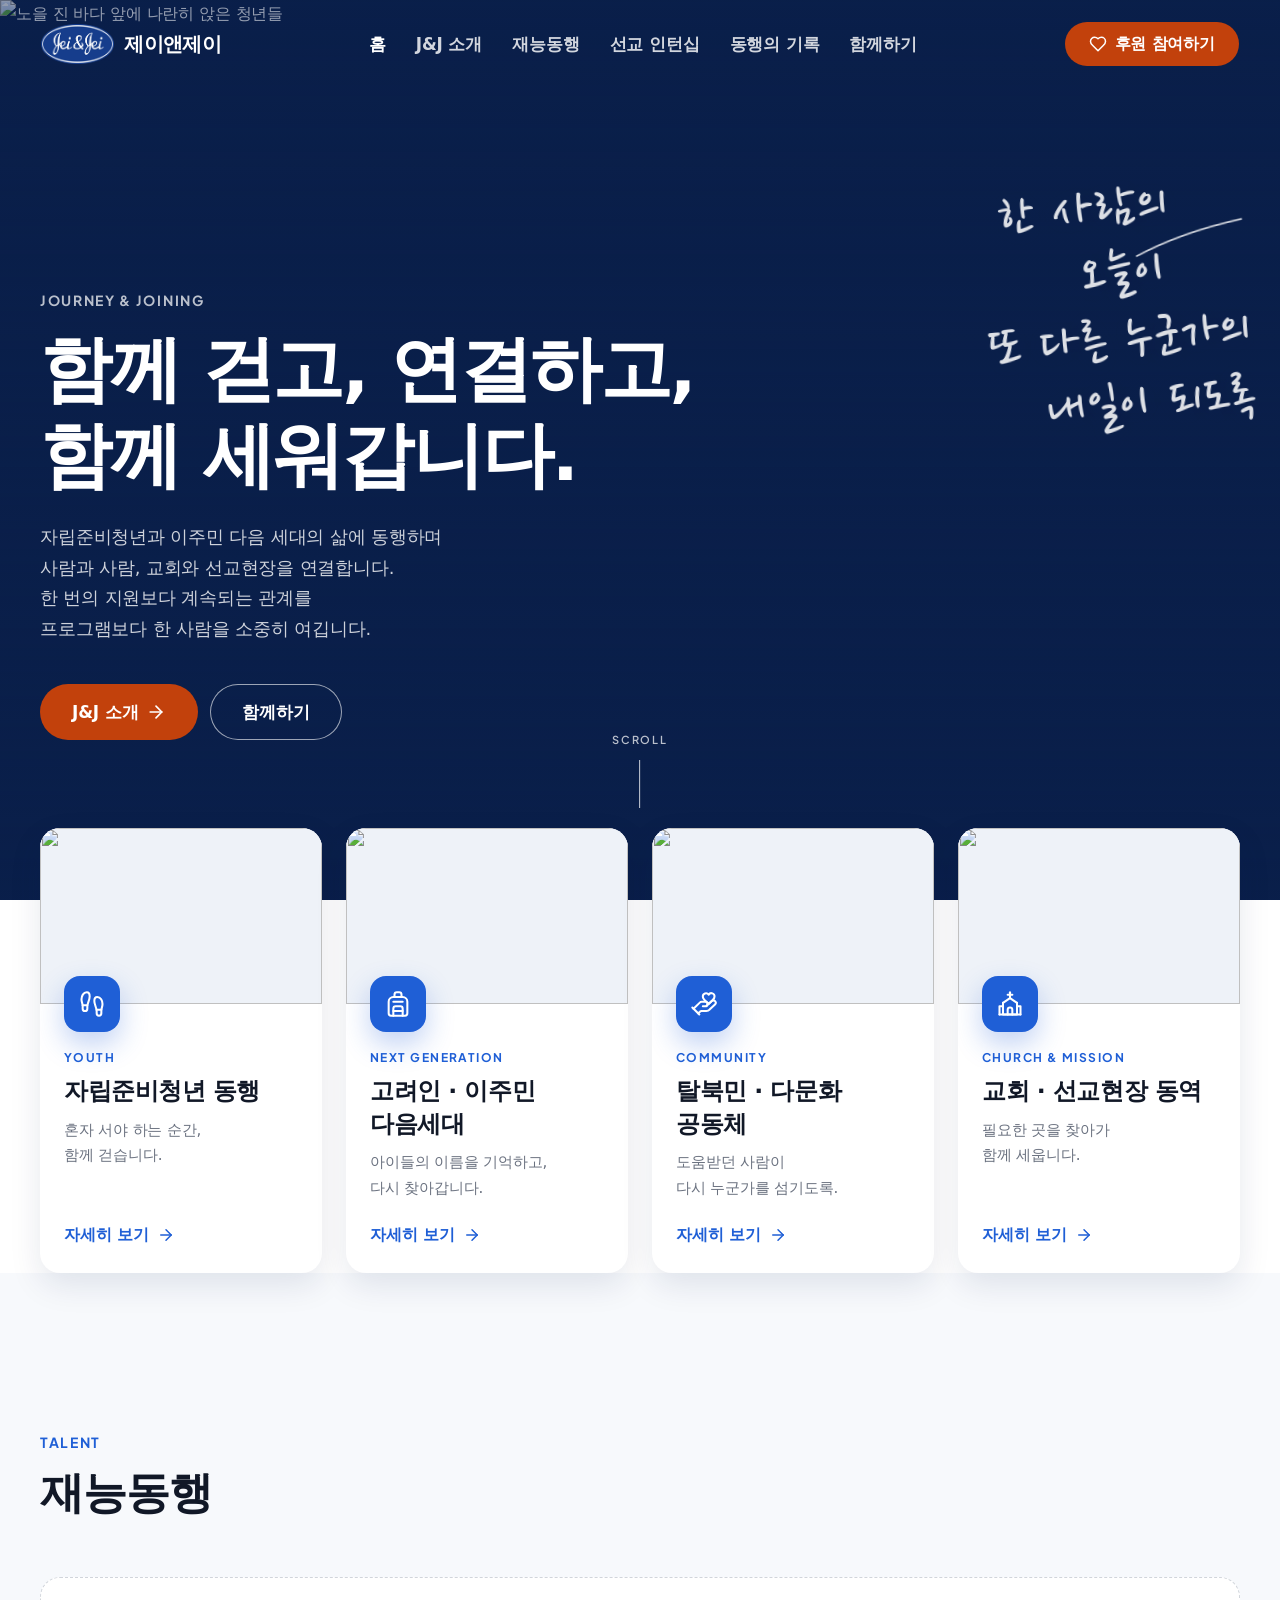
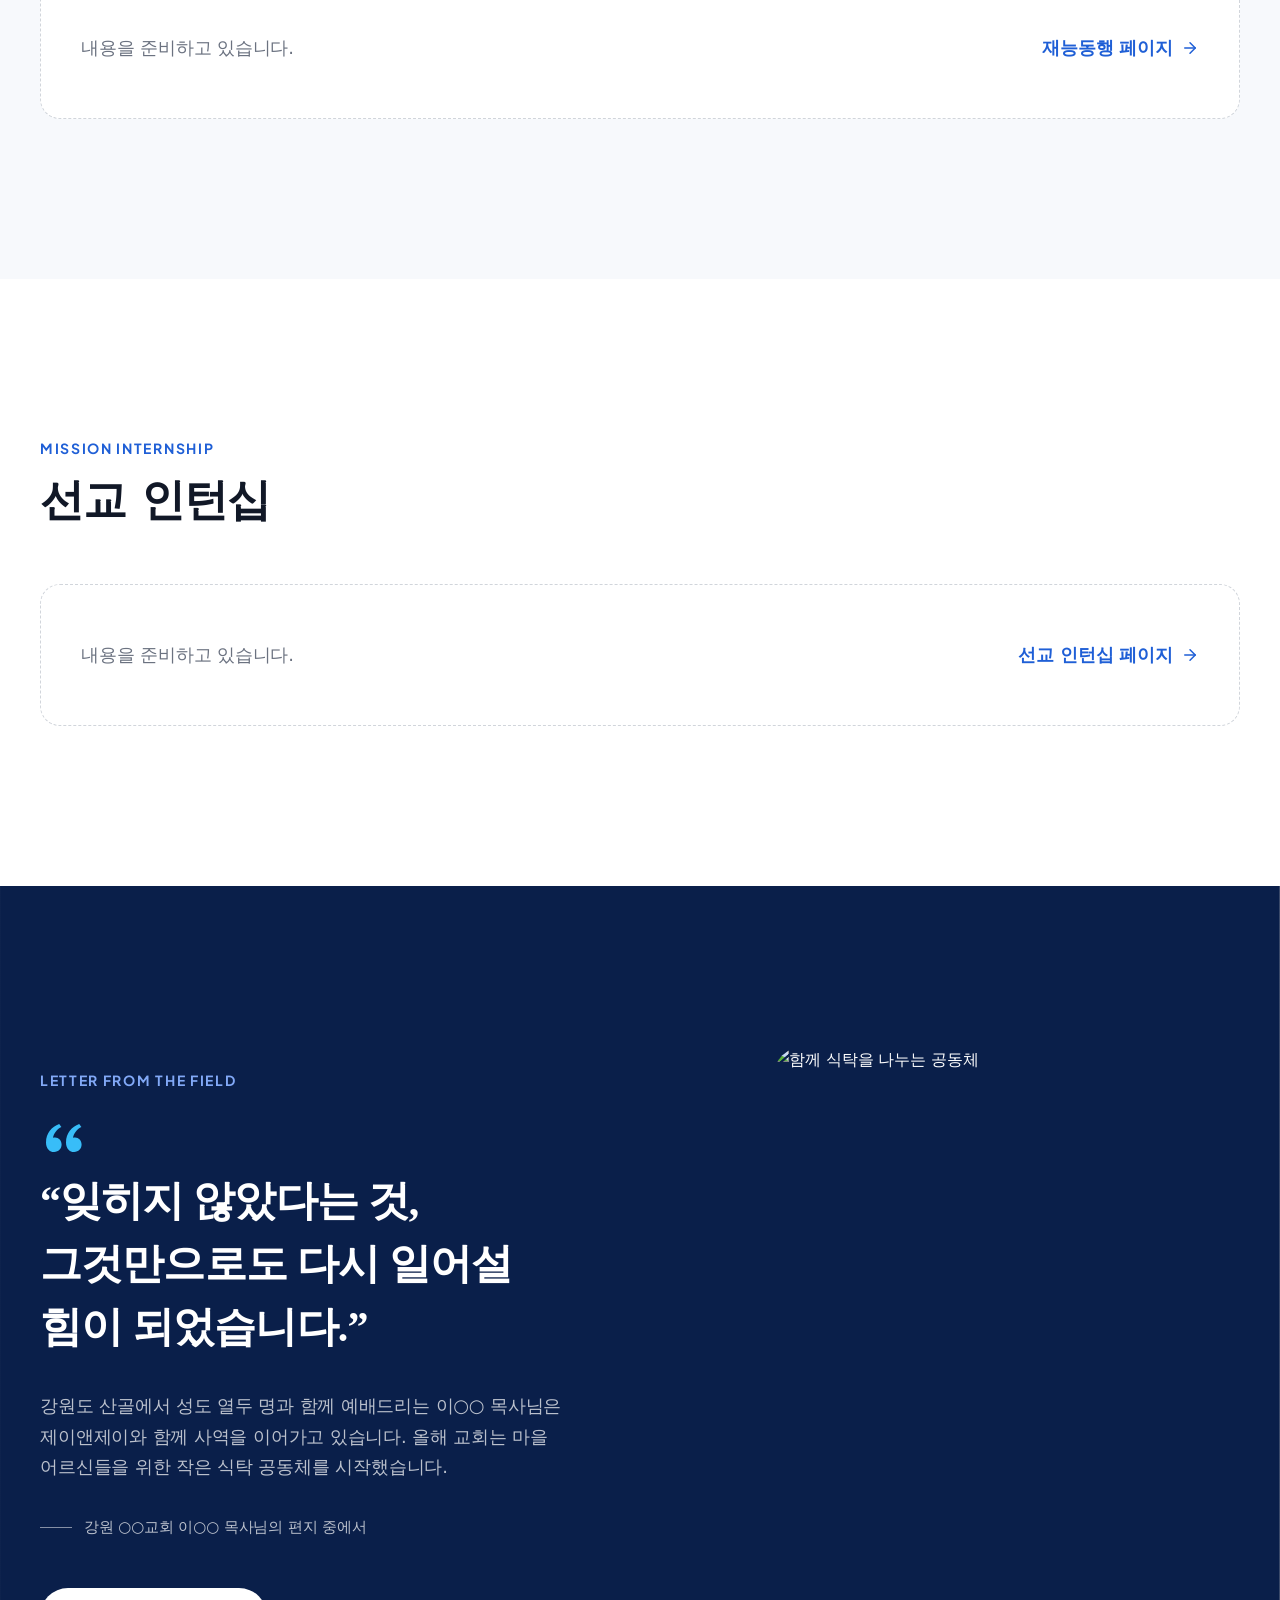
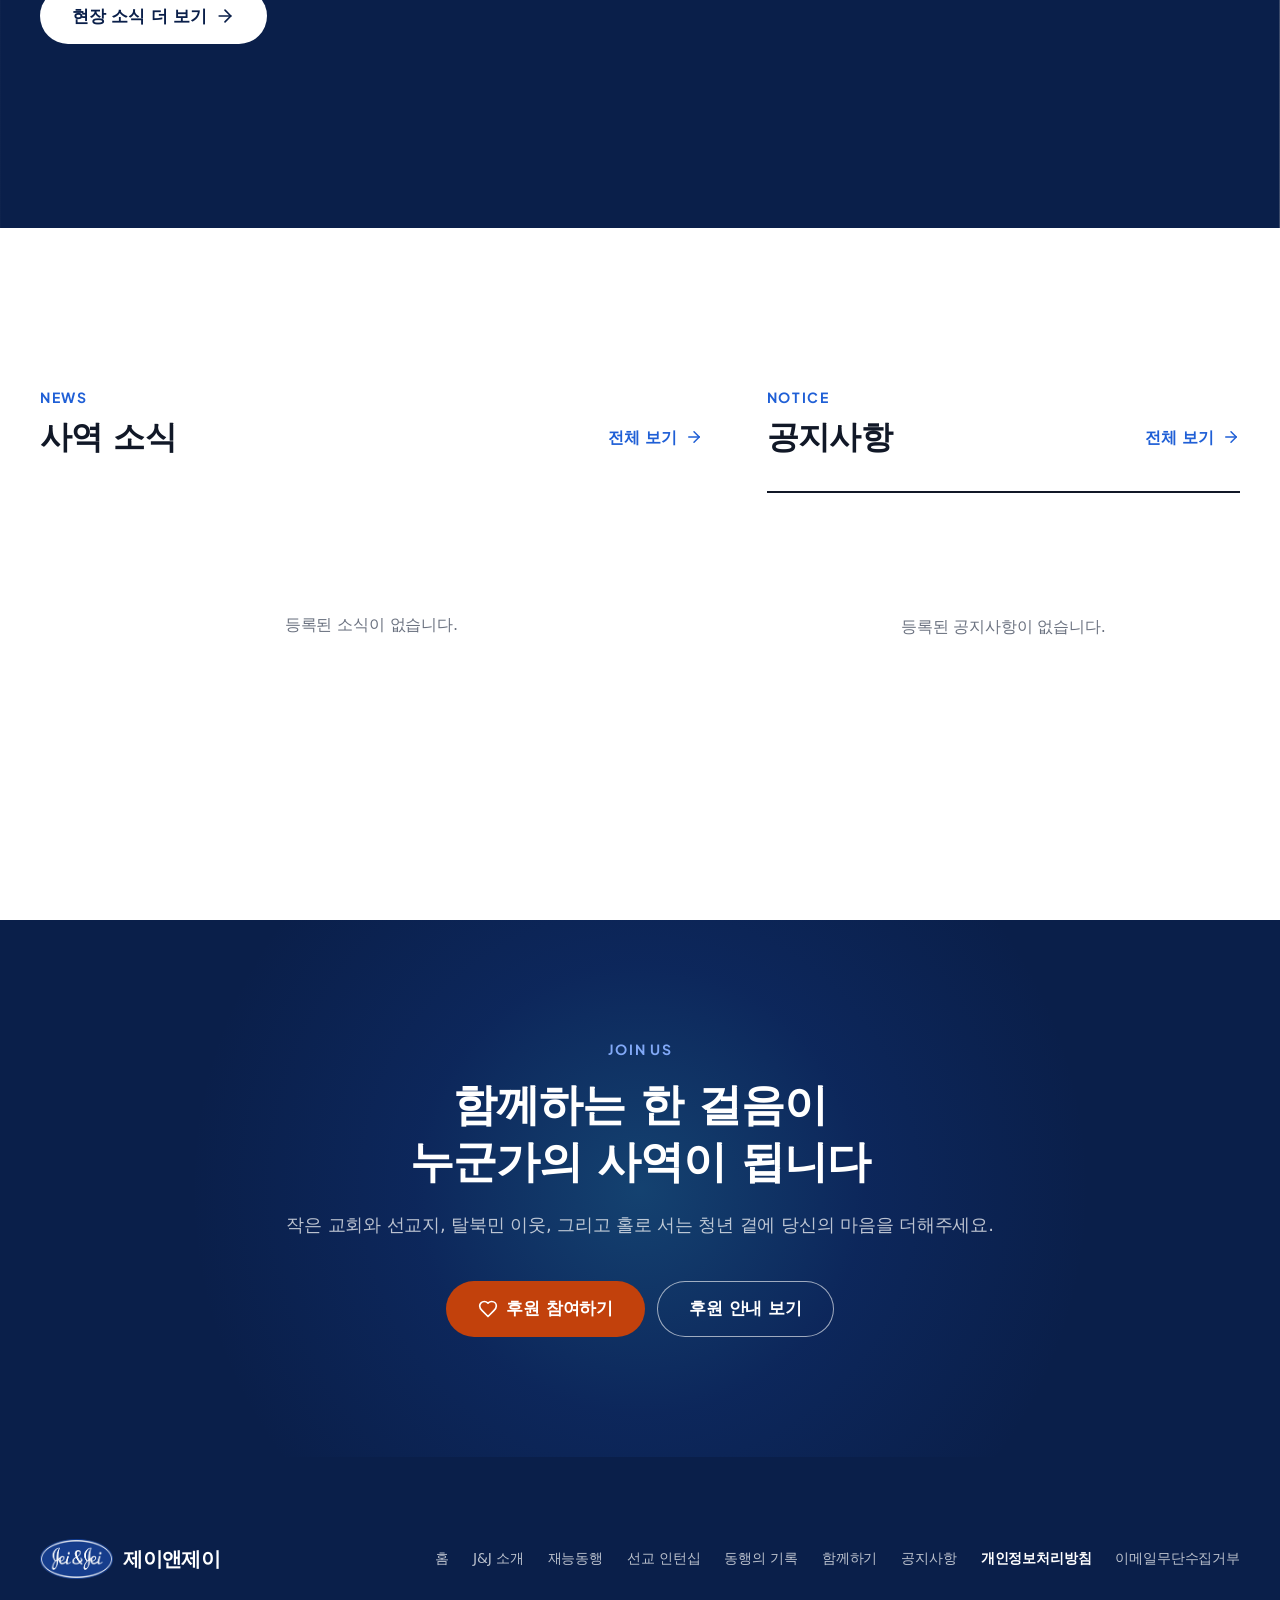
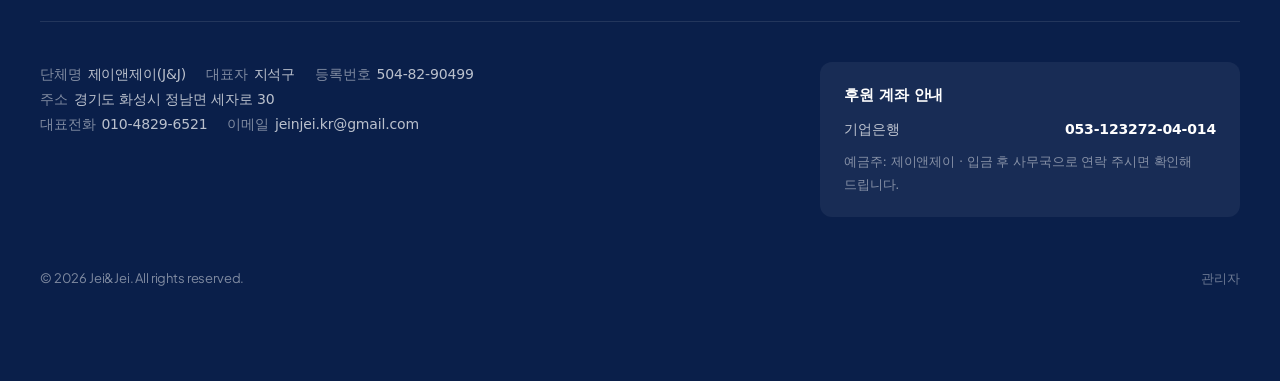
==== commit 85d38d9b: "메뉴 6개 구성 정정, 메인 섹션 정리, 연혁 문구 추가 - 메뉴: 홈 → J&J 소개 → 재능동행 → 선교 인턴십 → 동행의 기록 → 함께하기 (메뉴 이름만 변경) - 지난 커밋" ====
--- a/index.html
+++ b/index.html
@@ -92,90 +92,32 @@
       </div>
     </section>
 
-    <!-- ============ Promise ============ -->
-    <section class="section mission" aria-labelledby="mission-title">
-      <div class="container mission__grid">
-        <div class="mission__text">
-          <div data-anim="fade-up">
-            <span class="overline">Our Promise</span>
-            <h2 class="sec-title" id="mission-title" style="margin-top:12px">보이지 않는 자리에서<br />묵묵히 섬기는 이들과 함께</h2>
-            <p class="sec-desc">제이앤제이는 교회와 선교 현장, 이 땅에 온 탈북민 이웃, 그리고 다음세대 청년들이 지치지 않고 걸어갈 수 있도록 곁에서 함께 걷는 동역자가 되고자 합니다.</p>
-          </div>
-          <ol class="mission__list" data-anim="stagger">
-            <li><span class="no">01</span><div><strong>필요한 곳에, 필요한 만큼</strong><p>현장을 직접 방문해 교회와 선교지, 탈북민 가정과 청년 한 사람 한 사람의 필요를 살핍니다.</p></div></li>
-            <li><span class="no">02</span><div><strong>후원금은 투명하게</strong><p>모든 후원금의 수입과 지출을 매년 결산해 공지사항으로 공개합니다.</p></div></li>
-            <li><span class="no">03</span><div><strong>한 번이 아닌, 끝까지</strong><p>일회성 지원이 아닌 기도와 교제로 이어지는 긴 동행을 약속합니다.</p></div></li>
-          </ol>
-          <div style="margin-top:40px" data-anim="fade-up">
-            <a href="about.html" class="link-arrow">제이앤제이 소개 보기<svg aria-hidden="true"><use href="#i-arrow-right"/></svg></a>
-          </div>
+    <!-- ============ 재능동행 (내용 준비 중) ============ -->
+    <section class="section section--subtle home-prep" aria-labelledby="talent-title">
+      <div class="container">
+        <div class="sec-head" data-anim="fade-up">
+          <span class="overline">Talent</span>
+          <h2 class="sec-title" id="talent-title" style="margin-top:12px">재능동행</h2>
         </div>
-        <div class="mission__visual">
-          <div class="img-reveal mission__main" data-anim="img">
-            <img src="https://images.unsplash.com/photo-1529070538774-1843cb3265df?w=1200&q=80&auto=format&fit=crop" alt="함께 말씀을 나누는 소그룹 모임" loading="lazy" />
-          </div>
-          <div class="img-reveal mission__sub" data-anim="img">
-            <img src="https://images.unsplash.com/photo-1504052434569-70ad5836ab65?w=600&q=80&auto=format&fit=crop" alt="펼쳐진 성경" loading="lazy" />
-          </div>
-          <div class="mission__badge" data-anim="fade-up">
-            <div class="num">SINCE 2024</div>
-            <span>2024년부터 함께 걷는 동역자</span>
-          </div>
+        <div class="home-prep__box" data-anim="fade-up">
+          <p>내용을 준비하고 있습니다.</p>
+          <a href="talent.html" class="link-arrow">재능동행 페이지<svg aria-hidden="true"><use href="#i-arrow-right"/></svg></a>
         </div>
       </div>
     </section>
 
-    <!-- ============ Impact ============ -->
-    <section class="section section--brand impact" aria-labelledby="impact-title">
+    <!-- ============ 선교 인턴십 (내용 준비 중) ============ -->
+    <section class="section home-prep" aria-labelledby="internship-title">
       <div class="container">
         <div class="sec-head" data-anim="fade-up">
-          <span class="overline">Impact in Numbers</span>
-          <h2 class="sec-title" id="impact-title">함께 세워온 열매</h2>
-          <p class="sec-desc">후원자님들의 기도와 정성이 만든 변화를 정직한 숫자로 보고드립니다.</p>
+          <span class="overline">Mission Internship</span>
+          <h2 class="sec-title" id="internship-title" style="margin-top:12px">선교 인턴십</h2>
         </div>
-        <div class="impact__grid" data-anim="stagger">
-          <div class="impact__item">
-            <p class="impact__label">지원한 미자립교회</p>
-            <p class="impact__value"><span class="num" data-counter="0">0</span><span class="unit">곳</span></p>
-          </div>
-          <div class="impact__item">
-            <p class="impact__label">후원 선교사·선교단체</p>
-            <p class="impact__value"><span class="num" data-counter="0">0</span><span class="unit">곳</span></p>
-          </div>
-          <div class="impact__item">
-            <p class="impact__label">함께한 탈북민 가정</p>
-            <p class="impact__value"><span class="num" data-counter="0">0</span><span class="unit">가정</span></p>
-          </div>
-          <div class="impact__item">
-            <p class="impact__label">함께한 자립청년</p>
-            <p class="impact__value"><span class="num" data-counter="0">0</span><span class="unit">명</span></p>
-          </div>
-          <div class="impact__item">
-            <p class="impact__label">함께하는 후원자</p>
-            <p class="impact__value"><span class="num" data-counter="0">0</span><span class="unit">명</span></p>
-          </div>
-        </div>
-        <div class="impact__foot" data-anim="fade-up">
-          <span>※ 수치는 집계 후 업데이트됩니다.</span>
-          <a href="notice.html" class="link-arrow">재정 보고 보기<svg aria-hidden="true"><use href="#i-arrow-right"/></svg></a>
+        <div class="home-prep__box" data-anim="fade-up">
+          <p>내용을 준비하고 있습니다.</p>
+          <a href="internship.html" class="link-arrow">선교 인턴십 페이지<svg aria-hidden="true"><use href="#i-arrow-right"/></svg></a>
         </div>
       </div>
-    </section>
-
-    <!-- ============ 후원자 명단 ============ -->
-    <section class="donors" aria-labelledby="donors-title">
-      <div class="container">
-        <div class="donors__head" data-anim="fade-up">
-          <span class="overline">Thank You</span>
-          <h2 class="sec-title" id="donors-title">함께해 주시는 후원자님</h2>
-          <p class="sec-desc">보내주신 마음 덕분에 작은 교회와 선교지, 탈북민 이웃과 청년들의 내일이 이어집니다. 진심으로 감사드립니다.</p>
-          <p class="donors__count" id="donors-count"></p>
-        </div>
-      </div>
-      <div class="marquee" data-anim="fade-up" aria-hidden="true">
-        <div class="marquee__track" id="donors-track"></div>
-      </div>
-      <ul class="sr-only" id="donors-list"></ul>
     </section>
 
     <!-- ============ Story ============ -->
--- a/css/style.css
+++ b/css/style.css
@@ -987,3 +987,13 @@
   .ministry2__lead{ font-size:1.125rem; }
   #ministry .sec-desc br{ display:none; }
 }
+
+/* 상단 메뉴 6개 — 줄바꿈 없이, 좁은 PC에서는 간격·크기 축소 */
+.gnb__link{ white-space:nowrap; }
+@media (max-width:1280px){ .gnb__list{ gap:2px; } .gnb__link{ padding:0 14px; font-size:17px; } }
+@media (max-width:1180px){ .gnb__link{ padding:0 10px; font-size:16px; } .header__donate{ padding:0 18px; } }
+
+/* 메인: 내용 준비 중 섹션 */
+.home-prep__box{ display:flex; align-items:center; justify-content:space-between; gap:16px; flex-wrap:wrap; padding:48px 40px; border-radius:var(--radius-lg); border:1.5px dashed var(--border-strong); background:#fff; color:var(--text-muted); font-size:var(--fs-body-lg); }
+.section--subtle .home-prep__box{ background:#fff; }
+@media (max-width:767px){ .home-prep__box{ padding:32px 24px; } }
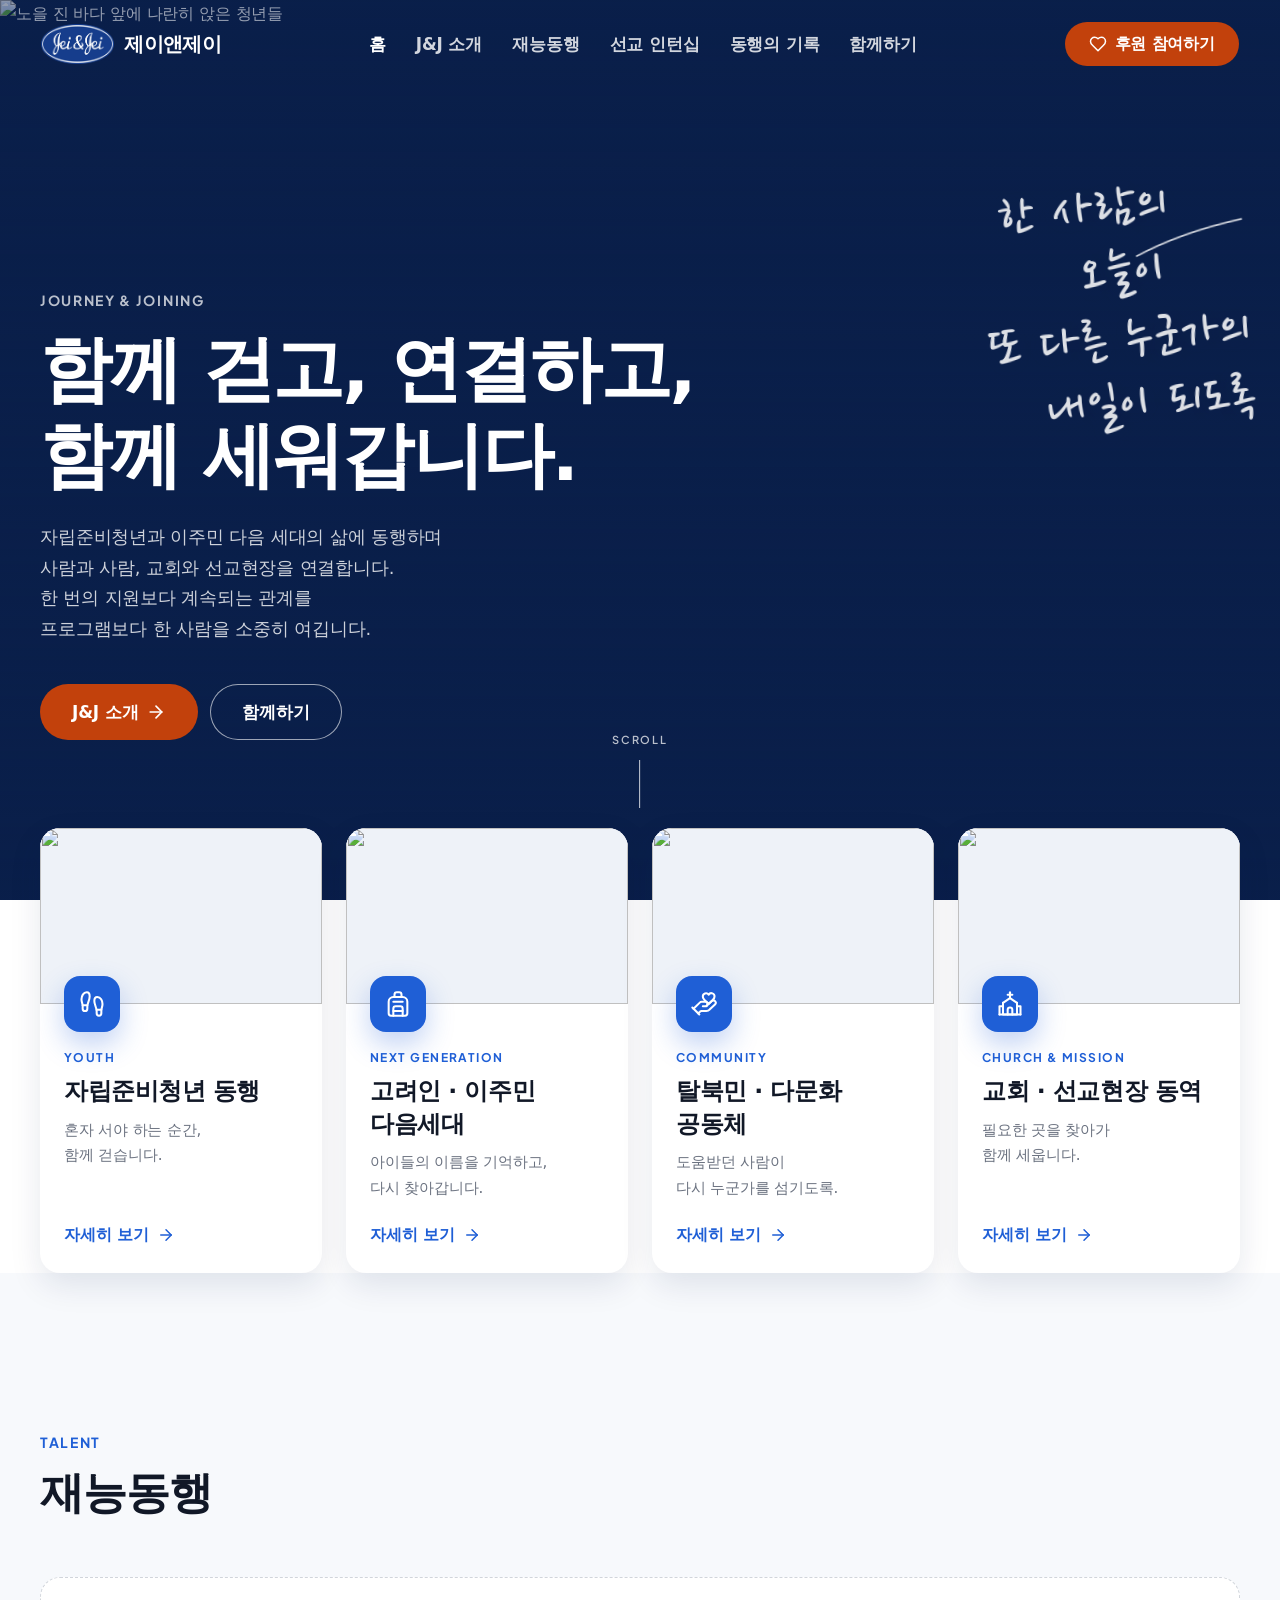
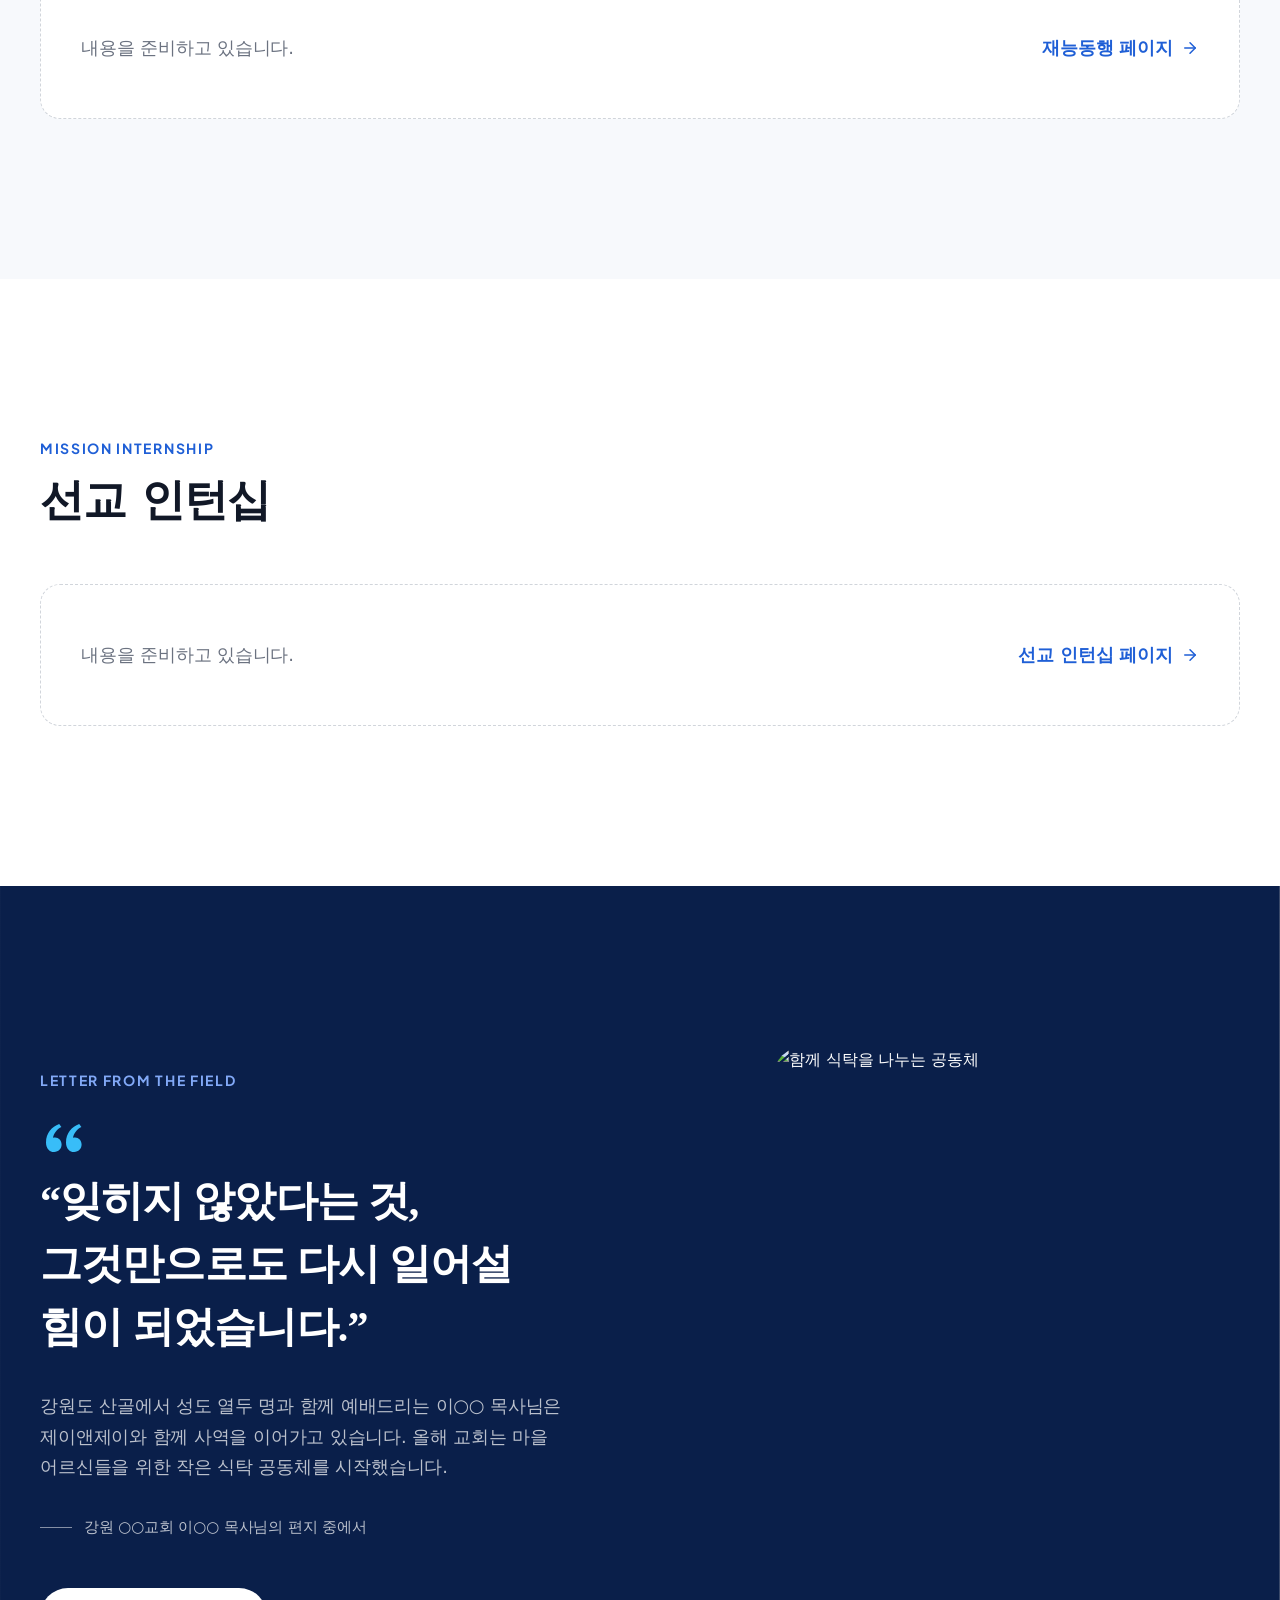
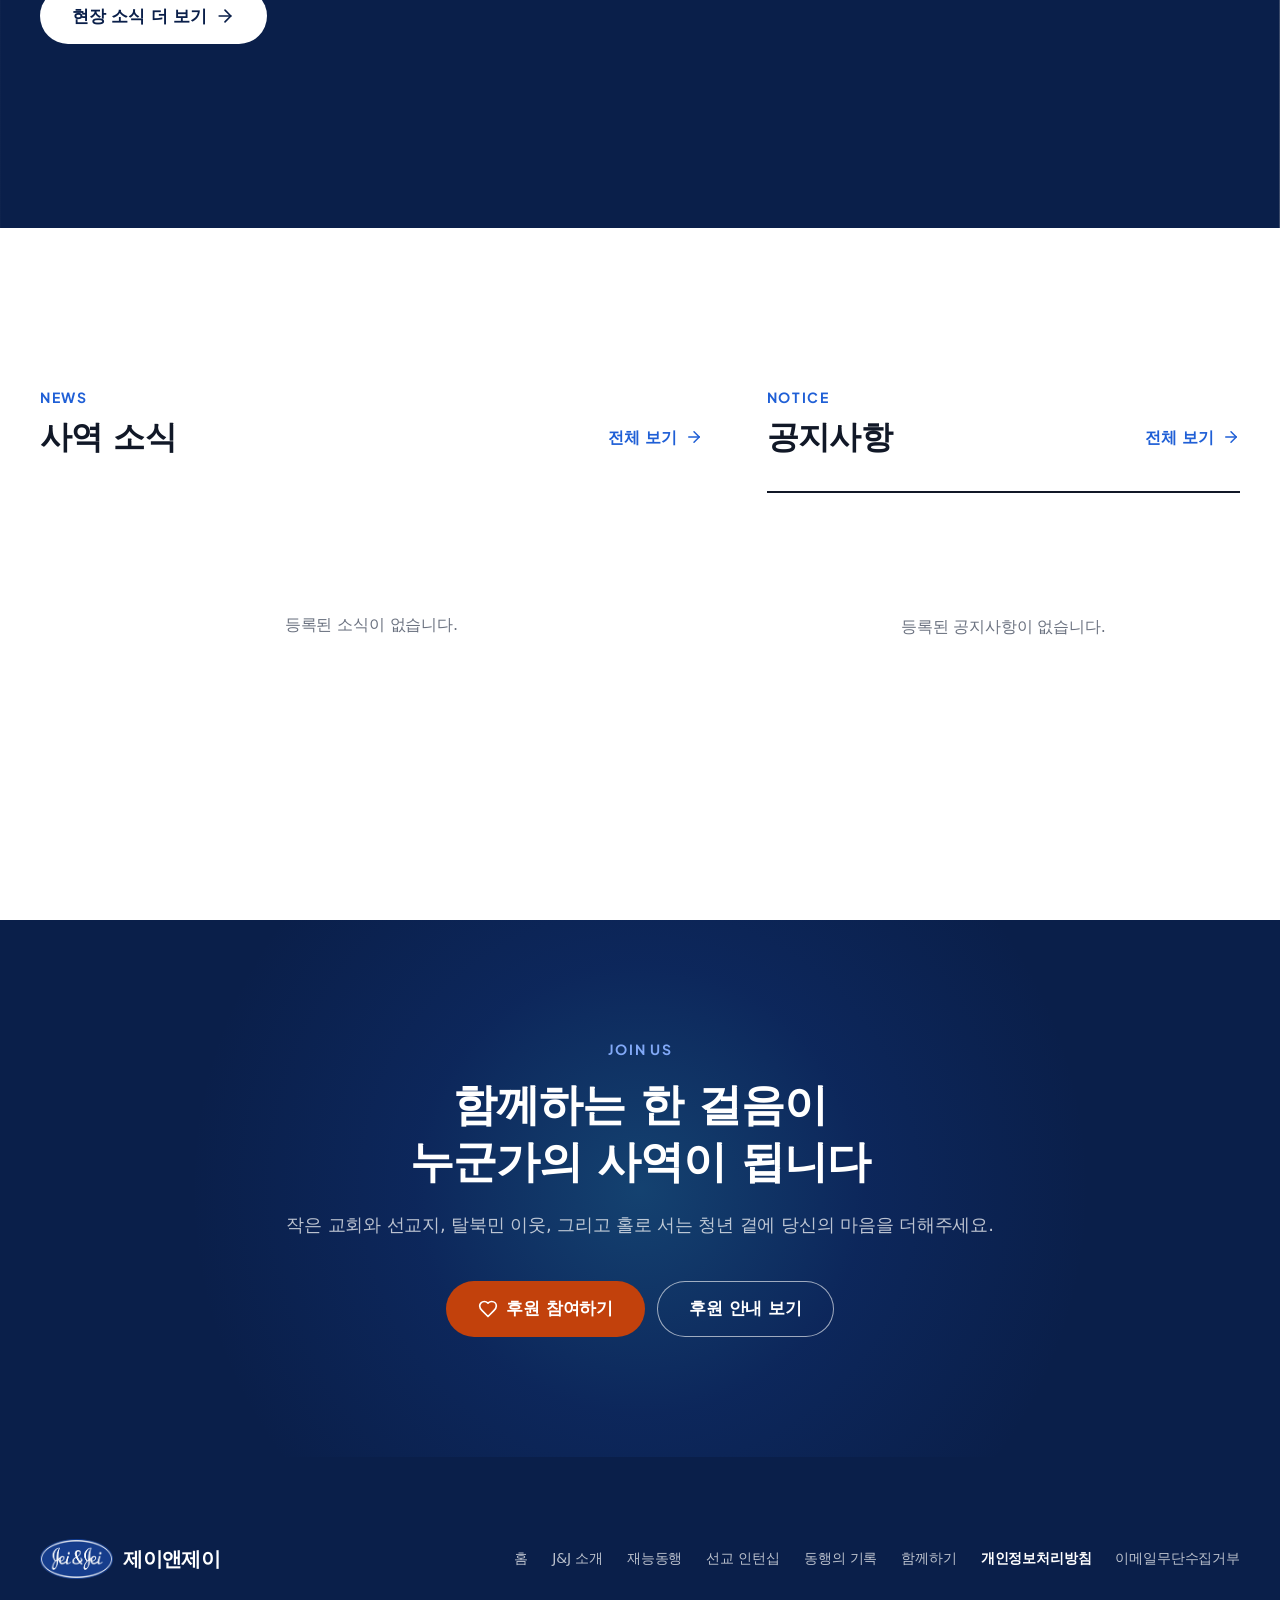
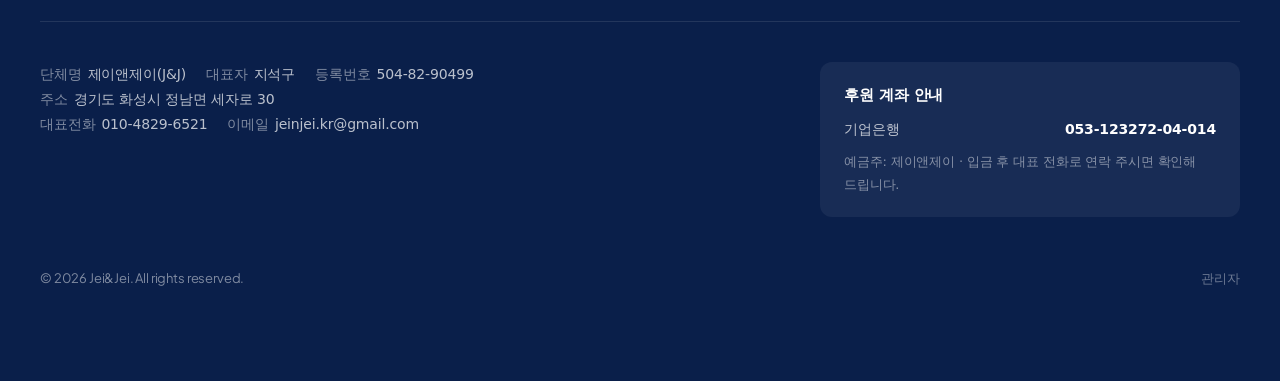
==== commit ba720eb1: "동행의 기록 분류 개편, 공지사항 페이지 삭제, 페이지 이름 통일 - 소개 인사말: 이사장 조현진 추가 - 동행의 기록: 상단 이름 변경, 분류 7개(전체·자립준비청년·고려인·이주" ====
--- a/index.html
+++ b/index.html
@@ -14,7 +14,7 @@
   <link rel="stylesheet" href="https://cdn.jsdelivr.net/gh/orioncactus/pretendard/dist/web/variable/pretendardvariable-dynamic-subset.css" />
   <link rel="stylesheet" href="https://fonts.googleapis.com/css2?family=Plus+Jakarta+Sans:wght@600;700;800&family=Nanum+Pen+Script&display=swap" />
   <link rel="stylesheet" href="https://hangeul.pstatic.net/hangeul_static/css/maru-buri.css" />
-  <link rel="stylesheet" href="css/style.css" />
+  <link rel="stylesheet" href="css/style.css?v=2026110202" />
   <script>document.documentElement.classList.add('js');</script>
 </head>
 <body data-page="home">
@@ -161,7 +161,7 @@
         <div>
           <div class="home-board__head" data-anim="fade-up">
             <div><span class="overline">Notice</span><h2 style="margin-top:8px">공지사항</h2></div>
-            <a href="notice.html" class="link-arrow">전체 보기<svg aria-hidden="true"><use href="#i-arrow-right"/></svg></a>
+            <a href="news.html?category=%EA%B3%B5%EC%A7%80" class="link-arrow">전체 보기<svg aria-hidden="true"><use href="#i-arrow-right"/></svg></a>
           </div>
           <div class="home-notice" id="home-notice">
             <div class="skeleton" style="height:320px;margin-top:16px"></div>
@@ -184,14 +184,14 @@
     </section>
   </main>
 
-  <script src="js/config.js"></script>
-  <script src="js/seed.js"></script>
-  <script src="js/store.js"></script>
-  <script src="js/layout.js"></script>
+  <script src="js/config.js?v=2026110202"></script>
+  <script src="js/seed.js?v=2026110202"></script>
+  <script src="js/store.js?v=2026110202"></script>
+  <script src="js/layout.js?v=2026110202"></script>
   <script src="https://cdn.jsdelivr.net/npm/gsap@3/dist/gsap.min.js"></script>
   <script src="https://cdn.jsdelivr.net/npm/gsap@3/dist/ScrollTrigger.min.js"></script>
   <script src="https://cdn.jsdelivr.net/npm/lenis@1/dist/lenis.min.js"></script>
-  <script src="js/main.js"></script>
-  <script src="js/home.js"></script>
+  <script src="js/main.js?v=2026110202"></script>
+  <script src="js/home.js?v=2026110202"></script>
 </body>
 </html>
--- a/css/style.css
+++ b/css/style.css
@@ -997,3 +997,5 @@
 .home-prep__box{ display:flex; align-items:center; justify-content:space-between; gap:16px; flex-wrap:wrap; padding:48px 40px; border-radius:var(--radius-lg); border:1.5px dashed var(--border-strong); background:#fff; color:var(--text-muted); font-size:var(--fs-body-lg); }
 .section--subtle .home-prep__box{ background:#fff; }
 @media (max-width:767px){ .home-prep__box{ padding:32px 24px; } }
+.about-intro__chair{ margin-top:32px; display:flex; align-items:baseline; gap:12px; font-size:16px; color:var(--text-muted); }
+.about-intro__chair strong{ font-size:22px; font-weight:700; color:var(--text-strong); letter-spacing:0.04em; }
